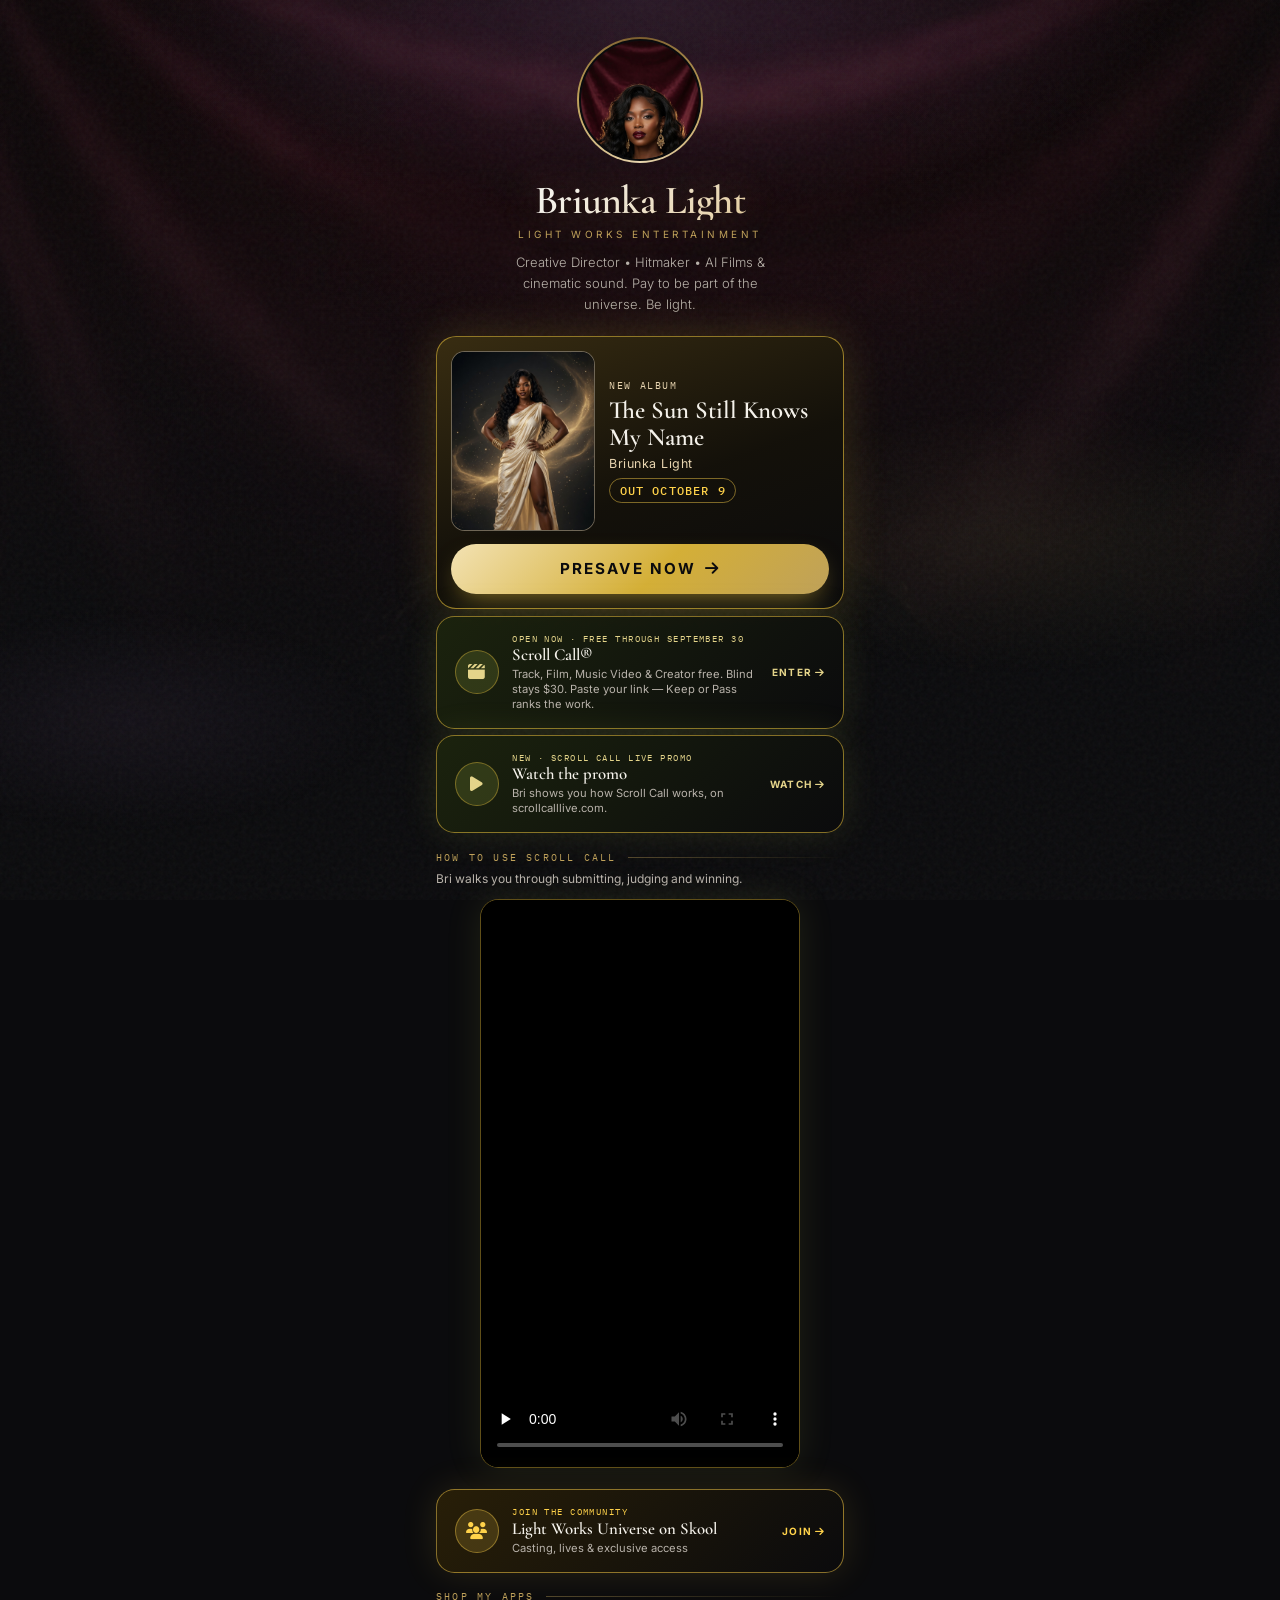
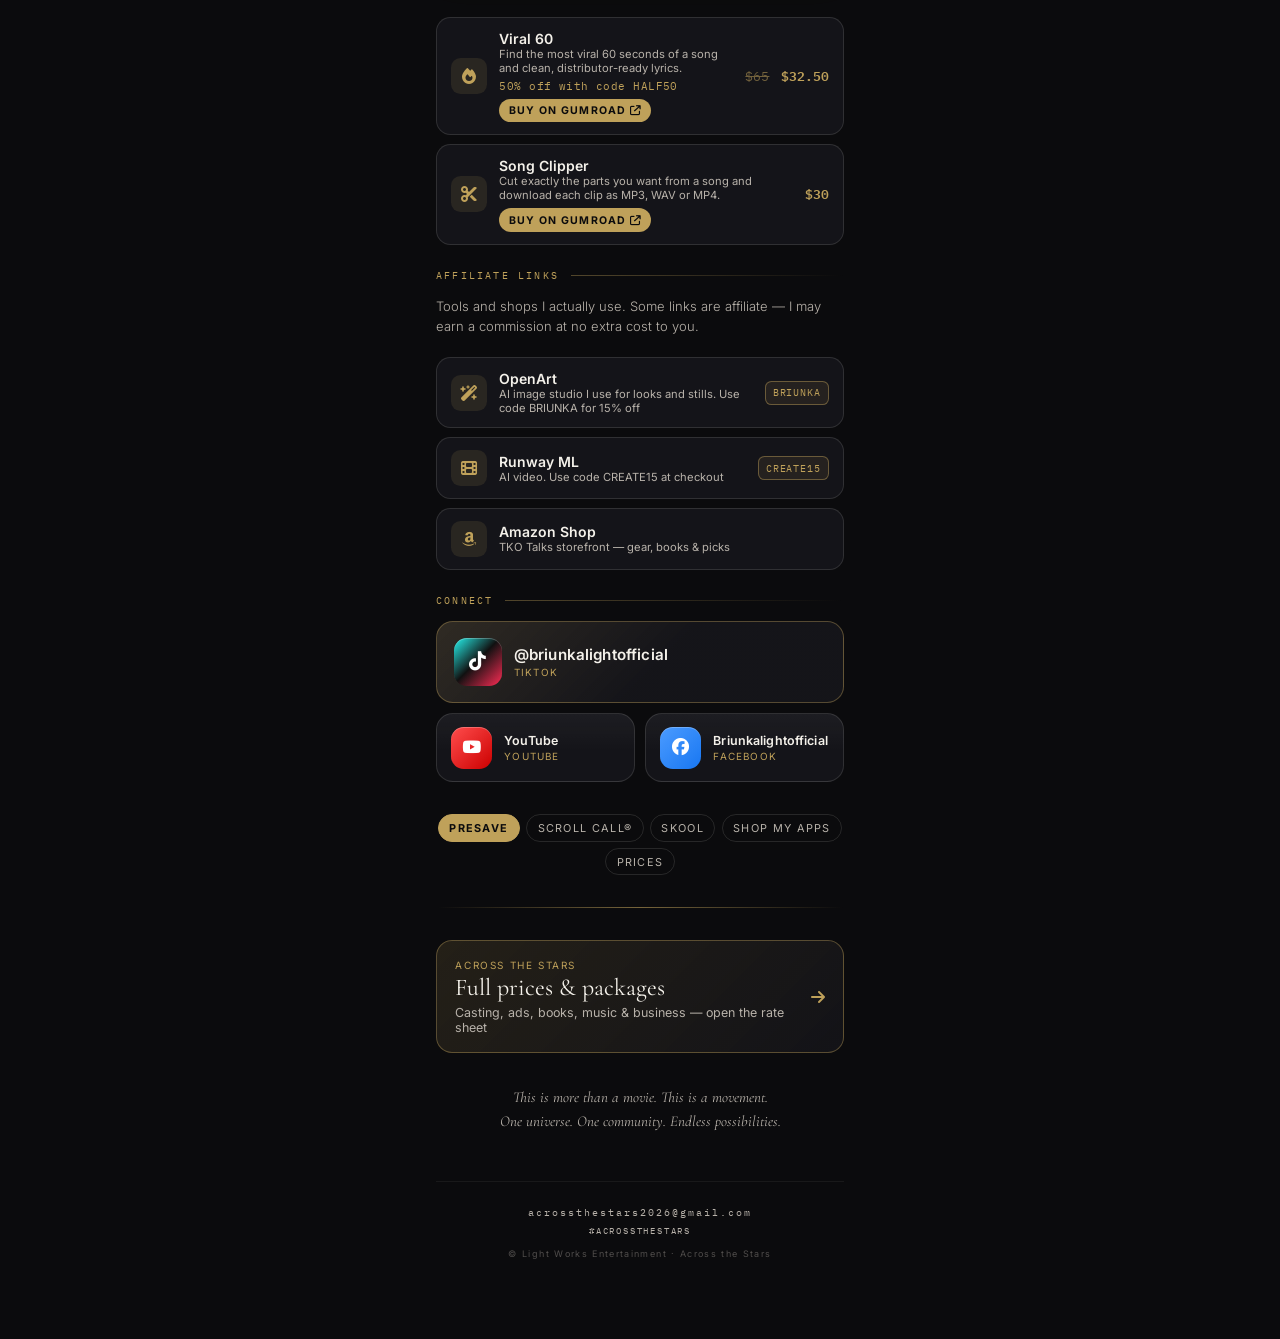
==== index.html @ 6ec1109f "Viral 60: 50% off with HALF50 ($65 -> $32.50)" ====
<!DOCTYPE html>
<html lang="en">
<head>
    <meta charset="UTF-8">
    <meta name="viewport" content="width=device-width, initial-scale=1.0">
    <title>Across the Stars — Briunka Light</title>
    <meta name="description" content="Join Light Works Universe on Skool. Across the Stars — community-powered AI cinematic universe. Be light.">
    <meta property="og:title" content="Briunka Light — Light Works Universe">
    <meta property="og:description" content="Join the Skool community. Pay to join the cast. Be light.">
    <meta property="og:image" content="assets/images/looks/burgundy.jpg?v=2">
    <meta name="theme-color" content="#0b0b0d">
    <meta http-equiv="Cache-Control" content="no-cache, no-store, must-revalidate">
    <meta http-equiv="Pragma" content="no-cache">
    <meta http-equiv="Expires" content="0">
    <link rel="stylesheet" href="https://cdnjs.cloudflare.com/ajax/libs/font-awesome/6.5.1/css/all.min.css">
    <link rel="stylesheet" href="css/briunka-link.css?v=sc48free">
    <style>
        .promo-video { margin: 1.1rem 0 0.25rem; animation: fadeUp 0.6s ease 0.07s forwards; opacity: 0; }
        .promo-video .section-label { margin-bottom: 0.35rem; }
        .promo-video-caption { font-size: 0.75rem; color: var(--muted); line-height: 1.45; margin: 0 0 0.75rem; }
        .promo-video-frame { width: 100%; max-width: 320px; margin: 0 auto; aspect-ratio: 9 / 16; border-radius: 1.15rem; overflow: hidden; background: #000; border: 1px solid rgba(212, 175, 55, 0.45); box-shadow: 0 0 36px rgba(180, 200, 80, 0.12); }
        .promo-video-frame video { display: block; width: 100%; height: 100%; object-fit: contain; background: #000; }
        .shop-apps { margin: 1.1rem 0 1.5rem; animation: fadeUp 0.6s ease 0.08s forwards; opacity: 0; scroll-margin-top: 1rem; }
        .shop-apps .affiliate-list { margin-top: 0.6rem; }
        .shop-app-card { align-items: center; }
        .shop-app-price { font-family: 'IBM Plex Mono', monospace; font-size: 0.8rem; font-weight: 600; color: var(--gold); white-space: nowrap; }
        .shop-app-price s { opacity: 0.55; font-weight: 400; margin-right: 0.2rem; }
        .shop-app-sale { display: block; font-family: 'IBM Plex Mono', monospace; font-size: 0.68rem; letter-spacing: 0.04em; color: var(--gold); margin-top: 0.2rem; }
        .shop-app-buy { display: inline-block; margin-top: 0.4rem; align-self: flex-start; font-size: 0.66rem; letter-spacing: 0.1em; text-transform: uppercase; color: #0b0b0d; background: var(--gold); padding: 0.32rem 0.6rem; border-radius: 999px; font-weight: 700; }
        .album-feature { position: relative; margin: 1.35rem 0 0.4rem; padding: 0.9rem; border-radius: 1.25rem; border: 1px solid rgba(212, 175, 55, 0.65); background: linear-gradient(160deg, rgba(58, 46, 18, 0.97), rgba(20, 17, 10, 0.97) 55%, rgba(11, 11, 13, 0.98)); box-shadow: 0 0 44px rgba(212, 175, 55, 0.2); animation: fadeUp 0.6s ease 0.04s forwards; opacity: 0; scroll-margin-top: 1rem; }
        .album-feature-row { display: flex; gap: 0.9rem; align-items: stretch; }
        .album-feature-art { flex: 0 0 38%; aspect-ratio: 4 / 5; border-radius: 0.85rem; overflow: hidden; border: 1px solid rgba(232, 213, 176, 0.45); background: #0b0b0d; }
        .album-feature-art img { display: block; width: 100%; height: 100%; object-fit: cover; object-position: center 8%; }
        .album-feature-text { display: flex; flex-direction: column; justify-content: center; gap: 0.3rem; min-width: 0; }
        .album-feature-kicker { font-family: 'IBM Plex Mono', monospace; font-size: 0.625rem; letter-spacing: 0.16em; text-transform: uppercase; color: #e8d5b0; }
        .album-feature-title { font-size: 1.55rem; font-weight: 600; line-height: 1.08; color: var(--ivory); }
        .album-feature-artist { font-size: 0.78rem; color: var(--gold-light); letter-spacing: 0.04em; }
        .album-feature-date { display: inline-block; align-self: flex-start; margin-top: 0.2rem; font-family: 'IBM Plex Mono', monospace; font-size: 0.72rem; font-weight: 500; letter-spacing: 0.1em; text-transform: uppercase; color: #ffd24a; border: 1px solid rgba(255, 210, 74, 0.45); border-radius: 999px; padding: 0.22rem 0.6rem; }
        .presave-btn { display: flex; align-items: center; justify-content: center; gap: 0.55rem; margin-top: 0.85rem; min-height: 3.1rem; padding: 0.8rem 1rem; border-radius: 999px; text-decoration: none; font-size: 0.95rem; font-weight: 700; letter-spacing: 0.14em; text-transform: uppercase; color: #0b0b0d; background: linear-gradient(135deg, #f3e2b3, #d4af37 55%, #bfa15a); box-shadow: 0 10px 26px -10px rgba(212, 175, 55, 0.7); transition: transform 0.2s ease, box-shadow 0.2s ease; }
        .presave-btn:hover, .presave-btn:focus-visible { transform: translateY(-2px); box-shadow: 0 14px 30px -10px rgba(212, 175, 55, 0.85); }
        .bio-jump a.bio-jump-feature { color: #0b0b0d; background: var(--gold); border-color: var(--gold); font-weight: 700; }
    </style>
</head>
<body class="bio-home"><!-- sc-live-20260918b -->

    <div class="art-hero" style="background:url('assets/images/looks/burgundy.jpg?v=2') center top / cover no-repeat"></div>
    <div class="hero-vignette"></div>
    <div class="cosmic-glow"></div>
    <div class="grain"></div>

    <div class="page">

        <header class="profile-header">
            <div class="avatar-orbit">
                <div class="avatar-ring">
                    <div class="avatar-inner">
                        <img src="assets/images/looks/burgundy.jpg?v=2" alt="Briunka Light">
                    </div>
                </div>
            </div>
            <h1 class="brand-name serif">Briunka Light</h1>
            <p class="brand-tagline">Light Works Entertainment</p>
            <p class="brand-bio">Creative Director • Hitmaker • AI Films & cinematic sound. Pay to be part of the universe. Be light.</p>
        </header>

        <section class="album-feature" id="presave" aria-labelledby="album-feature-title">
            <div class="album-feature-row">
                <div class="album-feature-art">
                    <img src="assets/images/looks/ivory.jpg?v=2" alt="Briunka Light in ivory and gold" width="768" height="1360">
                </div>
                <div class="album-feature-text">
                    <span class="album-feature-kicker">New album</span>
                    <h2 class="album-feature-title serif" id="album-feature-title">The Sun Still Knows My Name</h2>
                    <span class="album-feature-artist">Briunka Light</span>
                    <span class="album-feature-date">Out October 9</span>
                </div>
            </div>
            <a class="presave-btn" href="https://share.amuse.io/album/briunka-light-the-sun-still-knows-my-name" target="_blank" rel="noopener">Presave now <i class="fa-solid fa-arrow-right"></i></a>
        </section>

                <a class="skool-cta cash-cta" href="https://scrollcalllive.com/enter" target="_blank" rel="noopener">
            <span class="skool-cta-icon"><i class="fa-solid fa-clapperboard"></i></span>
            <span class="skool-cta-text">
                <span class="skool-cta-kicker">Open now · free through September 30</span>
                <span class="skool-cta-title serif">Scroll Call®</span>
                <span class="skool-cta-sub">Track, Film, Music Video & Creator free. Blind stays $30. Paste your link — Keep or Pass ranks the work.</span>
            </span>
            <span class="skool-cta-arrow">ENTER <i class="fa-solid fa-arrow-right"></i></span>
        </a>

        <a class="skool-cta cash-cta promo-cta" href="https://scrollcalllive.com/#promo" target="_blank" rel="noopener">
            <span class="skool-cta-icon"><i class="fa-solid fa-play"></i></span>
            <span class="skool-cta-text">
                <span class="skool-cta-kicker">New · Scroll Call Live promo</span>
                <span class="skool-cta-title serif">Watch the promo</span>
                <span class="skool-cta-sub">Bri shows you how Scroll Call works, on scrollcalllive.com.</span>
            </span>
            <span class="skool-cta-arrow">WATCH <i class="fa-solid fa-arrow-right"></i></span>
        </a>

        <section class="promo-video" aria-labelledby="promo-video-title">
            <p class="section-label" id="promo-video-title">How to use Scroll Call</p>
            <p class="promo-video-caption">Bri walks you through submitting, judging and winning.</p>
            <div class="promo-video-frame">
                <video controls playsinline preload="none" poster="https://scrollcalllive.com/promo/scroll-call-promo-poster.jpg" width="1080" height="1920">
                    <source src="https://scrollcalllive.com/promo/scroll-call-promo.mp4" type="video/mp4">
                </video>
            </div>
        </section>

        <a class="skool-cta" href="https://www.skool.com/light-works-universe-5888/about" target="_blank" rel="noopener">
            <span class="skool-cta-icon"><i class="fa-solid fa-users"></i></span>
            <span class="skool-cta-text">
                <span class="skool-cta-kicker">Join the community</span>
                <span class="skool-cta-title serif">Light Works Universe on Skool</span>
                <span class="skool-cta-sub">Casting, lives & exclusive access</span>
            </span>
            <span class="skool-cta-arrow">JOIN <i class="fa-solid fa-arrow-right"></i></span>
        </a>

        <section class="shop-apps" id="shop-apps" aria-labelledby="shop-apps-title">
            <p class="section-label" id="shop-apps-title">Shop my apps</p>
            <div class="affiliate-list">
                <a class="affiliate-card shop-app-card" data-product="viral-60" href="https://tkophoto.gumroad.com/l/viral-60/HALF50" target="_blank" rel="noopener">
                    <span class="affiliate-icon"><i class="fa-solid fa-fire"></i></span>
                    <span class="affiliate-text">
                        <span class="affiliate-title">Viral 60</span>
                        <span class="affiliate-sub">Find the most viral 60 seconds of a song and clean, distributor-ready lyrics.</span>
                        <span class="shop-app-sale">50% off with code HALF50</span>
                        <span class="shop-app-buy">Buy on Gumroad <i class="fa-solid fa-arrow-up-right-from-square"></i></span>
                    </span>
                    <span class="shop-app-price"><s>$65</s> $32.50</span>
                </a>
                <a class="affiliate-card shop-app-card" data-product="song-clipper" href="https://tkophoto.gumroad.com/l/song-clipper" target="_blank" rel="noopener">
                    <span class="affiliate-icon"><i class="fa-solid fa-scissors"></i></span>
                    <span class="affiliate-text">
                        <span class="affiliate-title">Song Clipper</span>
                        <span class="affiliate-sub">Cut exactly the parts you want from a song and download each clip as MP3, WAV or MP4.</span>
                        <span class="shop-app-buy">Buy on Gumroad <i class="fa-solid fa-arrow-up-right-from-square"></i></span>
                    </span>
                    <span class="shop-app-price">$30</span>
                </a>
            </div>
        </section>

        <section class="affiliate-section delay-1" style="animation: fadeUp 0.6s ease 0.08s forwards; opacity:0">
            <p class="section-label">Affiliate links</p>
            <p class="casting-intro">Tools and shops I actually use. Some links are affiliate — I may earn a commission at no extra cost to you.</p>
            <div class="affiliate-list">
                <a class="affiliate-card" href="https://openart.ai/home?utm_source=youtube&utm_medium=influencer&utm_campaign=infl-youtube--na-acq-web&ref=briunka" target="_blank" rel="sponsored nofollow noopener">
                    <span class="affiliate-icon"><i class="fa-solid fa-wand-magic-sparkles"></i></span>
                    <span class="affiliate-text">
                        <span class="affiliate-title">OpenArt</span>
                        <span class="affiliate-sub">AI image studio I use for looks and stills. Use code BRIUNKA for 15% off</span>
                    </span>
                    <span class="affiliate-code">BRIUNKA</span>
                </a>
                <a class="affiliate-card" href="https://runwayml.com" target="_blank" rel="sponsored nofollow noopener">
                    <span class="affiliate-icon"><i class="fa-solid fa-film"></i></span>
                    <span class="affiliate-text">
                        <span class="affiliate-title">Runway ML</span>
                        <span class="affiliate-sub">AI video. Use code CREATE15 at checkout</span>
                    </span>
                    <span class="affiliate-code">CREATE15</span>
                </a>
                <a class="affiliate-card" href="https://www.amazon.com/shop/tkotalks" target="_blank" rel="sponsored nofollow noopener">
                    <span class="affiliate-icon"><i class="fa-brands fa-amazon"></i></span>
                    <span class="affiliate-text">
                        <span class="affiliate-title">Amazon Shop</span>
                        <span class="affiliate-sub">TKO Talks storefront — gear, books & picks</span>
                    </span>
                </a>
            </div>
        </section>

        <section class="delay-1" style="animation: fadeUp 0.6s ease 0.15s forwards; opacity:0">
            <p class="section-label">Connect</p>
            <div class="social-bar">
                <a href="https://www.tiktok.com/@briunkalightofficial" target="_blank" rel="noopener" class="social-tile social-tiktok is-featured">
                    <span class="social-tile-icon"><i class="fa-brands fa-tiktok"></i></span>
                    <span class="social-tile-copy">
                        <span class="social-tile-handle">@briunkalightofficial</span>
                        <span class="social-tile-kind">TikTok</span>
                    </span>
                </a>
                <a href="https://www.youtube.com/@briunkalightofficial" target="_blank" rel="noopener" class="social-tile social-youtube">
                    <span class="social-tile-icon"><i class="fa-brands fa-youtube"></i></span>
                    <span class="social-tile-copy">
                        <span class="social-tile-handle">YouTube</span>
                        <span class="social-tile-kind">YouTube</span>
                    </span>
                </a>
                <a href="https://www.facebook.com/61586469727677" target="_blank" rel="noopener" class="social-tile social-facebook">
                    <span class="social-tile-icon"><i class="fa-brands fa-facebook"></i></span>
                    <span class="social-tile-copy">
                        <span class="social-tile-handle">Briunkalightofficial</span>
                        <span class="social-tile-kind">Facebook</span>
                    </span>
                </a>
            </div>
        </section>

        <nav class="bio-jump" aria-label="On this page">
            <a class="bio-jump-feature" href="https://share.amuse.io/album/briunka-light-the-sun-still-knows-my-name" target="_blank" rel="noopener">Presave</a>
            <a href="https://scrollcalllive.com/enter" target="_blank" rel="noopener">Scroll Call®</a>
            <a href="https://www.skool.com/light-works-universe-5888/about" target="_blank" rel="noopener">Skool</a>
            <a href="#shop-apps">Shop my apps</a>
            <a href="prices.html">Prices</a>
        </nav>

        <div class="gold-divider"></div>

        <a class="prices-jump" href="prices.html">
            <span class="prices-jump-kicker">Across the Stars</span>
            <span class="prices-jump-title serif">Full prices & packages</span>
            <span class="prices-jump-sub">Casting, ads, books, music & business — open the rate sheet</span>
            <i class="fa-solid fa-arrow-right"></i>
        </a>

        <p class="movement-tagline">This is more than a movie. This is a movement.<br>One universe. One community. Endless possibilities.</p>

        <footer class="footer delay-5" style="animation: fadeUp 0.6s ease 0.5s forwards; opacity:0">
            <div class="footer-contact">
                <a href="mailto:acrossthestars2026@gmail.com">acrossthestars2026@gmail.com</a>
                <span class="footer-hashtag">#ACROSSTHESTARS</span>
            </div>
            <p class="footer-copy">© Light Works Entertainment · Across the Stars</p>
        </footer>
    </div>
</body>
</html>
---- css/briunka-link.css ----
@import url('https://fonts.googleapis.com/css2?family=Cormorant+Garamond:ital,wght@0,400;0,500;0,600;0,700;1,400&family=Inter:wght@300;400;500;600&family=IBM+Plex+Mono:wght@400;500&display=swap');

:root {
    --gold: #bfa15a;
    --gold-light: #e8d5b0;
    --gold-glow: rgba(191, 161, 90, 0.35);
    --ink: #0b0b0d;
    --surface: #141419;
    --surface-2: #1a1a22;
    --ivory: #f4f1ea;
    --muted: #b8b2aa;
    --purple: #6b4c7f;
    --cosmic: #2a1a3e;
    --glass: rgba(20, 20, 25, 0.72);
    --glass-border: rgba(244, 241, 234, 0.12);
}

*, *::before, *::after { box-sizing: border-box; margin: 0; padding: 0; }

html { scroll-behavior: smooth; }

body {
    font-family: 'Inter', system-ui, sans-serif;
    background: var(--ink);
    color: var(--ivory);
    min-height: 100dvh;
    overflow-x: hidden;
    -webkit-font-smoothing: antialiased;
}

.serif { font-family: 'Cormorant Garamond', Georgia, serif; }
.mono { font-family: 'IBM Plex Mono', monospace; }

/* ── Ambient layers ── */
.art-hero {
    position: fixed;
    inset: 0;
    z-index: 0;
    overflow: hidden;
}

.art-slide {
    position: absolute;
    inset: 0;
    background-size: cover;
    background-position: center top;
    opacity: 0;
    transition: opacity 2.5s ease-in-out;
    transform: scale(1.05);
}

.art-slide.active {
    opacity: 1;
    animation: kenBurns 18s ease-in-out infinite alternate;
}

@keyframes kenBurns {
    from { transform: scale(1.05); }
    to { transform: scale(1.12); }
}

.hero-vignette {
    position: fixed;
    inset: 0;
    z-index: 1;
    pointer-events: none;
    background:
        radial-gradient(ellipse 90% 60% at 50% 20%, transparent 20%, rgba(11, 11, 13, 0.55) 70%, rgba(11, 11, 13, 0.92) 100%),
        linear-gradient(180deg, rgba(11, 11, 13, 0.3) 0%, rgba(11, 11, 13, 0.7) 45%, rgba(11, 11, 13, 0.98) 85%);
}

.cosmic-glow {
    position: fixed;
    inset: 0;
    z-index: 1;
    pointer-events: none;
    background:
        radial-gradient(ellipse 70% 40% at 50% 0%, rgba(107, 76, 127, 0.25), transparent 60%),
        radial-gradient(ellipse 50% 30% at 80% 60%, rgba(191, 161, 90, 0.08), transparent 50%),
        radial-gradient(ellipse 40% 25% at 10% 80%, rgba(107, 76, 127, 0.1), transparent 50%);
}

.grain {
    position: fixed;
    inset: 0;
    z-index: 2;
    pointer-events: none;
    opacity: 0.045;
    background-image: url("data:image/svg+xml,%3Csvg viewBox='0 0 256 256' xmlns='http://www.w3.org/2000/svg'%3E%3Cfilter id='n'%3E%3CfeTurbulence type='fractalNoise' baseFrequency='0.85' numOctaves='4' stitchTiles='stitch'/%3E%3C/filter%3E%3Crect width='100%25' height='100%25' filter='url(%23n)'/%3E%3C/svg%3E");
}

.particles {
    position: fixed;
    inset: 0;
    z-index: 2;
    pointer-events: none;
    overflow: hidden;
}

.particle {
    position: absolute;
    width: 2px;
    height: 2px;
    background: var(--gold);
    border-radius: 50%;
    opacity: 0;
    animation: floatParticle 8s ease-in-out infinite;
    box-shadow: 0 0 6px var(--gold-glow);
}

@keyframes floatParticle {
    0%, 100% { opacity: 0; transform: translateY(0) scale(0.5); }
    20% { opacity: 0.8; }
    80% { opacity: 0.3; }
    100% { opacity: 0; transform: translateY(-120px) scale(1); }
}

/* ── Layout ── */
.page {
    position: relative;
    z-index: 10;
    max-width: 28rem;
    margin: 0 auto;
    padding: 0 1.25rem 5rem;
}

/* ── Profile ── */
.profile-header {
    text-align: center;
    padding-top: 2.5rem;
    animation: fadeUp 0.8s ease forwards;
}

.avatar-orbit {
    position: relative;
    width: 7.5rem;
    height: 7.5rem;
    margin: 0 auto 1.25rem;
}

.avatar-ring {
    position: absolute;
    inset: -3px;
    border-radius: 50%;
    background: conic-gradient(from 0deg, #7a5c2e, var(--gold), var(--gold-light), var(--gold), #7a5c2e);
    animation: spinRing 12s linear infinite;
    padding: 2px;
}

@keyframes spinRing {
    to { transform: rotate(360deg); }
}

.avatar-inner {
    position: relative;
    width: 100%;
    height: 100%;
    border-radius: 50%;
    overflow: hidden;
    border: 2px solid var(--ink);
    background: var(--surface);
}

.avatar-inner img {
    width: 100%;
    height: 100%;
    object-fit: cover;
    object-position: center top;
}

.avatar-fallback {
    width: 100%;
    height: 100%;
    display: flex;
    align-items: center;
    justify-content: center;
    background: linear-gradient(135deg, var(--cosmic), var(--ink));
    font-size: 2rem;
    color: var(--gold);
}

.brand-name {
    font-size: 2.5rem;
    font-weight: 600;
    letter-spacing: -0.02em;
    line-height: 1;
    background: linear-gradient(135deg, var(--ivory) 30%, var(--gold-light) 70%, var(--gold));
    -webkit-background-clip: text;
    -webkit-text-fill-color: transparent;
    background-clip: text;
    text-shadow: none;
    filter: drop-shadow(0 0 20px rgba(191, 161, 90, 0.3));
}

.brand-tagline {
    font-size: 0.625rem;
    letter-spacing: 0.35em;
    text-transform: uppercase;
    color: var(--gold);
    margin-top: 0.5rem;
}

.brand-bio {
    font-size: 0.8125rem;
    color: var(--muted);
    line-height: 1.6;
    max-width: 18rem;
    margin: 0.75rem auto 0;
    font-weight: 300;
}

.skool-cta {
    display: flex;
    align-items: center;
    gap: 0.85rem;
    margin: 1.35rem 0 0.25rem;
    padding: 1rem 1.1rem;
    text-decoration: none;
    color: inherit;
    border-radius: 1.15rem;
    border: 1px solid rgba(255, 210, 74, 0.5);
    background: linear-gradient(135deg, rgba(42, 32, 8, 0.95), rgba(11, 11, 13, 0.96));
    box-shadow: 0 0 36px rgba(255, 210, 74, 0.12);
    animation: fadeUp 0.6s ease 0.06s forwards;
    opacity: 0;
    transition: transform 0.25s ease, border-color 0.25s ease, box-shadow 0.25s ease;
}

.skool-cta:hover {
    border-color: rgba(255, 210, 74, 0.75);
    box-shadow: 0 16px 36px -10px rgba(0, 0, 0, 0.55), 0 0 28px rgba(255, 210, 74, 0.16);
    transform: translateY(-2px);
}

.skool-cta-icon {
    flex-shrink: 0;
    width: 2.75rem;
    height: 2.75rem;
    border-radius: 50%;
    display: flex;
    align-items: center;
    justify-content: center;
    background: rgba(255, 210, 74, 0.16);
    border: 1px solid rgba(255, 210, 74, 0.4);
    color: #ffd24a;
    font-size: 1.05rem;
}

.skool-cta-text {
    display: flex;
    flex-direction: column;
    gap: 0.1rem;
    min-width: 0;
    flex: 1;
}

.skool-cta-kicker {
    font-family: 'IBM Plex Mono', monospace;
    font-size: 0.5625rem;
    letter-spacing: 0.16em;
    text-transform: uppercase;
    color: #ffd24a;
}

.skool-cta-title {
    font-size: 1.05rem;
    font-weight: 600;
    line-height: 1.2;
    color: var(--ivory);
}

.skool-cta-sub {
    font-size: 0.7rem;
    color: var(--muted);
    line-height: 1.35;
}

.skool-cta-arrow {
    flex-shrink: 0;
    color: #ffd24a;
    font-weight: 700;
    letter-spacing: 0.12em;
    font-size: 0.625rem;
}

.vault-cta {
    border-color: rgba(191, 161, 90, 0.55);
    background: linear-gradient(135deg, rgba(42, 28, 10, 0.96), rgba(11, 11, 13, 0.97));
    box-shadow: 0 0 36px rgba(191, 161, 90, 0.16);
}
.vault-cta .skool-cta-icon {
    background: rgba(191, 161, 90, 0.16);
    border-color: rgba(191, 161, 90, 0.45);
    color: var(--gold);
}
.vault-cta .skool-cta-kicker,
.vault-cta .skool-cta-arrow { color: var(--gold); }

.ecosystem-cta {
    border-color: rgba(191, 161, 90, 0.55);
    background: linear-gradient(135deg, rgba(42, 28, 10, 0.96), rgba(11, 11, 13, 0.97));
    box-shadow: 0 0 36px rgba(191, 161, 90, 0.14);
}

.ecosystem-cta .skool-cta-icon {
    background: rgba(191, 161, 90, 0.16);
    border-color: rgba(191, 161, 90, 0.45);
    color: var(--gold);
}

.ecosystem-cta .skool-cta-kicker,
.ecosystem-cta .skool-cta-arrow {
    color: var(--gold);
}

.ecosystem-cta:hover {
    border-color: rgba(191, 161, 90, 0.8);
    box-shadow: 0 16px 36px -10px rgba(0, 0, 0, 0.55), 0 0 28px rgba(191, 161, 90, 0.18);
}

.nda-cta {
    border-color: rgba(184, 178, 170, 0.35);
    background: linear-gradient(135deg, rgba(22, 20, 18, 0.96), rgba(11, 11, 13, 0.97));
}
.nda-cta .skool-cta-icon {
    background: rgba(191, 161, 90, 0.1);
    border-color: rgba(191, 161, 90, 0.3);
    color: var(--gold);
}
.nda-cta .skool-cta-kicker,
.nda-cta .skool-cta-arrow {
    color: var(--gold);
}

.house-cta {
    border-color: rgba(196, 122, 74, 0.55);
    background: linear-gradient(135deg, rgba(36, 22, 12, 0.96), rgba(11, 11, 13, 0.97));
    box-shadow: 0 0 36px rgba(196, 122, 74, 0.16);
}
.house-cta .skool-cta-icon {
    background: rgba(196, 122, 74, 0.18);
    border-color: rgba(196, 122, 74, 0.45);
    color: #e0b088;
}
.house-cta .skool-cta-kicker,
.house-cta .skool-cta-arrow {
    color: #e0b088;
}
.house-cta:hover {
    border-color: rgba(196, 122, 74, 0.85);
    box-shadow: 0 16px 36px -10px rgba(0, 0, 0, 0.55), 0 0 28px rgba(196, 122, 74, 0.2);
}

.cash-cta {
    border-color: rgba(212, 175, 55, 0.6);
    background: linear-gradient(135deg, rgba(28, 36, 14, 0.96), rgba(11, 11, 13, 0.97));
    box-shadow: 0 0 36px rgba(180, 200, 80, 0.14);
    margin-top: 0.35rem;
}
.cash-cta .skool-cta-icon {
    background: rgba(180, 200, 80, 0.16);
    border-color: rgba(212, 175, 55, 0.45);
    color: #e4d48a;
}
.cash-cta .skool-cta-kicker,
.cash-cta .skool-cta-arrow {
    color: #e4d48a;
}
.cash-cta:hover {
    border-color: rgba(212, 175, 55, 0.9);
    box-shadow: 0 16px 36px -10px rgba(0, 0, 0, 0.55), 0 0 28px rgba(180, 200, 80, 0.2);
}

.gold-divider {
    height: 1px;
    margin: 2rem 0;
    background: linear-gradient(90deg, transparent, var(--gold), transparent);
    opacity: 0.6;
}

.section-label {
    font-family: 'IBM Plex Mono', monospace;
    font-size: 0.625rem;
    letter-spacing: 0.22em;
    text-transform: uppercase;
    color: var(--gold);
    margin-bottom: 0.875rem;
    display: flex;
    align-items: center;
    gap: 0.75rem;
}

.section-label::after {
    content: '';
    flex: 1;
    height: 1px;
    background: linear-gradient(90deg, rgba(191, 161, 90, 0.4), transparent);
}

/* ── Social bar ── */
.social-bar {
    display: grid;
    grid-template-columns: 1fr 1fr;
    gap: 0.65rem;
    margin-bottom: 2rem;
}

.social-tile {
    display: flex;
    align-items: center;
    gap: 0.75rem;
    min-width: 0;
    padding: 0.8rem 0.85rem;
    border-radius: 1.05rem;
    background:
        linear-gradient(180deg, rgba(255, 255, 255, 0.04), transparent 55%),
        var(--surface);
    border: 1px solid var(--glass-border);
    text-decoration: none;
    color: inherit;
    transition: transform 0.28s ease, border-color 0.28s ease, box-shadow 0.28s ease;
    animation: fadeUp 0.5s ease both;
}

.social-tile.is-featured {
    grid-column: 1 / -1;
    padding: 1rem 1.05rem;
    background:
        linear-gradient(135deg, rgba(191, 161, 90, 0.16), rgba(20, 20, 25, 0.92) 55%),
        var(--surface);
    border-color: rgba(191, 161, 90, 0.38);
}

.social-tile:hover {
    transform: translateY(-3px);
    border-color: rgba(191, 161, 90, 0.55);
    box-shadow: 0 10px 28px rgba(0, 0, 0, 0.45), 0 0 22px var(--gold-glow);
}

.social-tile-icon {
    width: 2.6rem;
    height: 2.6rem;
    border-radius: 0.8rem;
    display: grid;
    place-items: center;
    flex: 0 0 auto;
    color: #fff;
    font-size: 1.05rem;
    box-shadow: inset 0 1px 0 rgba(255, 255, 255, 0.25);
}

.social-tile.is-featured .social-tile-icon {
    width: 3rem;
    height: 3rem;
    font-size: 1.2rem;
}

.social-tiktok .social-tile-icon {
    background: linear-gradient(135deg, #25f4ee 0%, #111 48%, #fe2c55 100%);
}
.social-youtube .social-tile-icon {
    background: linear-gradient(135deg, #ff4d4d, #cc0000);
}
.social-facebook .social-tile-icon {
    background: linear-gradient(135deg, #4b9bff, #1877f2);
}
.social-instagram .social-tile-icon {
    background: linear-gradient(135deg, #f9ce34, #ee2a7b 50%, #6228d7);
}
.social-spotify .social-tile-icon {
    background: linear-gradient(135deg, #1ed760, #169c46);
}
.social-x .social-tile-icon,
.social-other .social-tile-icon {
    background: linear-gradient(135deg, #bfa15a, #7a6230);
}

.social-tile-copy {
    display: flex;
    flex-direction: column;
    min-width: 0;
    flex: 1;
    text-align: left;
}

.social-tile-handle {
    font-size: 0.78rem;
    font-weight: 600;
    letter-spacing: 0.01em;
    white-space: nowrap;
    overflow: hidden;
    text-overflow: ellipsis;
}

.social-tile.is-featured .social-tile-handle {
    font-size: 0.95rem;
}

.social-tile-kind {
    font-size: 0.62rem;
    letter-spacing: 0.12em;
    text-transform: uppercase;
    color: var(--gold);
    margin-top: 0.12rem;
}

.social-tile-out {
    color: var(--muted);
    font-size: 0.7rem;
    flex: 0 0 auto;
}

.social-tile:hover .social-tile-out { color: var(--gold); }

/* ── Email capture ── */
.email-capture { margin-bottom: 1.5rem; }

.email-form {
    display: flex;
    flex-direction: column;
    gap: 0.5rem;
}

.email-input {
    margin-bottom: 0 !important;
    background: var(--glass) !important;
    backdrop-filter: blur(12px);
}

.email-submit {
    padding: 0.75rem;
    border: none;
    border-radius: 0.875rem;
    background: linear-gradient(135deg, var(--gold), #9a7b3c);
    color: var(--ink);
    font-size: 0.75rem;
    font-weight: 600;
    letter-spacing: 0.1em;
    text-transform: uppercase;
    cursor: pointer;
    transition: all 0.25s;
}

.email-submit:hover {
    transform: translateY(-2px);
    box-shadow: 0 8px 24px var(--gold-glow);
}

/* ── AI Movie Casting ── */
.casting-intro {
    font-size: 0.8125rem;
    color: var(--muted);
    line-height: 1.6;
    margin-bottom: 1.25rem;
    font-weight: 300;
}

/* ── Live Review ── */
.review-tiers {
    display: grid;
    grid-template-columns: repeat(3, 1fr);
    gap: 0.5rem;
    margin-bottom: 1.25rem;
}

.review-tier-card {
    position: relative;
    padding: 0.875rem 0.5rem;
    border-radius: 1rem;
    border: 1px solid var(--glass-border);
    background: var(--glass);
    text-align: center;
    cursor: pointer;
    transition: all 0.25s;
    color: inherit;
    font-family: inherit;
}

.review-tier-card.active {
    border-color: var(--gold);
    background: linear-gradient(135deg, rgba(26, 22, 18, 0.9), rgba(11, 11, 13, 0.95));
    box-shadow: 0 0 24px var(--gold-glow);
}

.review-tier-card:hover { border-color: rgba(191, 161, 90, 0.5); }

.tier-icon { font-size: 1.125rem; color: var(--gold); margin-bottom: 0.35rem; display: block; }
.tier-label { font-size: 0.5625rem; letter-spacing: 0.08em; text-transform: uppercase; color: var(--muted); }
.tier-price { font-family: 'Cormorant Garamond', serif; font-size: 1.375rem; font-weight: 600; color: var(--gold); margin: 0.15rem 0; }
.tier-desc { font-size: 0.5625rem; color: var(--muted); line-height: 1.3; }

.tier-badge {
    position: absolute;
    top: -0.35rem;
    right: 0.35rem;
    font-size: 0.4375rem;
    letter-spacing: 0.1em;
    padding: 0.15rem 0.35rem;
    border-radius: 9999px;
    background: var(--gold);
    color: var(--ink);
    font-weight: 700;
}

.review-form { display: flex; flex-direction: column; gap: 0.5rem; }

.content-type-toggle {
    display: flex;
    gap: 0.5rem;
    margin-bottom: 0.5rem;
}

.type-option {
    flex: 1;
    display: flex;
    align-items: center;
    justify-content: center;
    gap: 0.35rem;
    padding: 0.625rem;
    border-radius: 0.75rem;
    border: 1px solid var(--glass-border);
    font-size: 0.6875rem;
    cursor: pointer;
    background: var(--ink);
    color: var(--muted);
}

.type-option:has(input:checked) {
    border-color: var(--gold);
    color: var(--gold);
}

.type-option input { display: none; }

.video-info { font-size: 0.6875rem; color: var(--gold); margin-bottom: 0.5rem; }

.review-host-link {
    text-align: center;
    font-size: 0.6875rem;
    color: var(--muted);
    margin-top: 1rem;
}

.review-host-link a { color: var(--gold); text-decoration: none; }

.notify-options {
    display: flex;
    flex-direction: column;
    gap: 0.5rem;
    margin: 0.5rem 0;
}

.notify-check {
    display: flex;
    align-items: flex-start;
    gap: 0.5rem;
    font-size: 0.6875rem;
    color: var(--muted);
    cursor: pointer;
    line-height: 1.4;
}

.notify-check input { accent-color: var(--gold); margin-top: 0.15rem; flex-shrink: 0; }

.queue-status-card {
    margin-top: 1rem;
    border-radius: 1rem;
    overflow: hidden;
    animation: fadeUp 0.5s ease;
}

.queue-status-inner {
    display: flex;
    align-items: center;
    gap: 1rem;
    padding: 1rem 1.125rem;
    background: var(--glass);
    border: 1px solid var(--glass-border);
    border-radius: 1rem;
    position: relative;
}

.queue-status-inner.up-next {
    border-color: #2ecc71;
    background: linear-gradient(135deg, rgba(46, 204, 113, 0.12), rgba(11, 11, 13, 0.9));
    box-shadow: 0 0 30px rgba(46, 204, 113, 0.15);
}

.queue-status-inner.almost { border-color: var(--gold); }

.queue-position-badge {
    width: 2.75rem;
    height: 2.75rem;
    border-radius: 50%;
    background: rgba(191, 161, 90, 0.15);
    border: 1px solid rgba(191, 161, 90, 0.35);
    display: flex;
    align-items: center;
    justify-content: center;
    font-family: 'Cormorant Garamond', serif;
    font-size: 1.25rem;
    font-weight: 600;
    color: var(--gold);
    flex-shrink: 0;
}

.queue-status-inner.up-next .queue-position-badge {
    background: rgba(46, 204, 113, 0.2);
    border-color: #2ecc71;
    color: #2ecc71;
    font-size: 0.625rem;
    letter-spacing: 0.05em;
}

.queue-status-text { flex: 1; min-width: 0; }
.queue-status-title { font-size: 0.8125rem; font-weight: 500; white-space: nowrap; overflow: hidden; text-overflow: ellipsis; }
.queue-status-msg { font-size: 0.75rem; color: var(--muted); margin-top: 0.2rem; }
.queue-status-msg strong { color: var(--ivory); }
.queue-status-inner.up-next .queue-status-msg strong { color: #2ecc71; }
.queue-status-tier { font-size: 0.5625rem; color: var(--gold); margin-top: 0.15rem; letter-spacing: 0.08em; }

.queue-status-dismiss {
    position: absolute;
    top: 0.5rem;
    right: 0.5rem;
    background: none;
    border: none;
    color: var(--muted);
    font-size: 1.125rem;
    cursor: pointer;
    line-height: 1;
}

.check-queue-form { margin-top: 1.25rem; }

.check-queue-row {
    display: flex;
    gap: 0.5rem;
}

.check-queue-row .field-input { margin-bottom: 0; flex: 1; }

.check-queue-btn {
    width: 2.75rem;
    height: 2.75rem;
    border: none;
    border-radius: 0.75rem;
    background: var(--gold);
    color: var(--ink);
    cursor: pointer;
    flex-shrink: 0;
}

/* ── Price sheet ── */
.price-sheet-btn {
    position: relative;
    width: 100%;
    border: 1px solid var(--glass-border);
    border-radius: 1rem;
    overflow: hidden;
    padding: 0;
    background: none;
    cursor: pointer;
    transition: all 0.35s;
}

.price-sheet-btn img {
    width: 100%;
    display: block;
    border-radius: 1rem;
}

.price-sheet-btn:hover {
    border-color: var(--gold);
    box-shadow: 0 16px 40px rgba(0, 0, 0, 0.5), 0 0 30px var(--gold-glow);
}

.price-sheet-overlay {
    position: absolute;
    inset: 0;
    display: flex;
    align-items: center;
    justify-content: center;
    gap: 0.5rem;
    background: rgba(11, 11, 13, 0.55);
    color: var(--gold);
    font-family: 'IBM Plex Mono', monospace;
    font-size: 0.6875rem;
    letter-spacing: 0.15em;
    text-transform: uppercase;
    opacity: 0;
    transition: opacity 0.3s;
}

.price-sheet-btn:hover .price-sheet-overlay { opacity: 1; }

.price-sheet-lightbox {
    position: fixed;
    inset: 0;
    z-index: 200;
    background: rgba(0, 0, 0, 0.92);
    display: flex;
    align-items: center;
    justify-content: center;
    padding: 1rem;
    opacity: 0;
    pointer-events: none;
    transition: opacity 0.3s;
}

.price-sheet-lightbox.open {
    opacity: 1;
    pointer-events: all;
}

.price-sheet-lightbox img {
    max-width: 100%;
    max-height: 92dvh;
    border-radius: 0.5rem;
    border: 1px solid var(--glass-border);
}

.lightbox-close {
    position: fixed;
    top: 1rem;
    right: 1rem;
    background: var(--surface);
    border: 1px solid var(--glass-border);
    color: var(--ivory);
    width: 2.5rem;
    height: 2.5rem;
    border-radius: 50%;
    font-size: 1.5rem;
    cursor: pointer;
    z-index: 201;
}

.package-includes {
    list-style: none;
    margin-bottom: 1.5rem;
    padding: 1rem;
    background: var(--glass);
    border: 1px solid var(--glass-border);
    border-radius: 1rem;
    font-size: 0.6875rem;
    color: var(--muted);
}

.package-includes li {
    padding: 0.3rem 0;
    display: flex;
    align-items: flex-start;
    gap: 0.5rem;
}

.package-includes li i {
    color: var(--gold);
    font-size: 0.5rem;
    margin-top: 0.35rem;
}

.casting-category { margin-bottom: 1.75rem; }

.casting-list {
    display: flex;
    flex-direction: column;
    gap: 0.625rem;
}

.casting-card-compact {
    display: flex;
    border-radius: 1rem;
}

.casting-card-compact .casting-body {
    flex: 1;
    padding: 0.875rem 1rem;
}

.casting-card-compact .casting-name { font-size: 1.1rem; }
.casting-card-compact .casting-desc { font-size: 0.6875rem; margin-bottom: 0.5rem; }
.casting-card-compact .casting-upload-hint { display: none; }

.movement-tagline {
    text-align: center;
    font-family: 'Cormorant Garamond', serif;
    font-size: 0.9375rem;
    color: var(--muted);
    line-height: 1.6;
    margin: 2rem 0;
    font-style: italic;
}

.footer-contact {
    margin-bottom: 0.75rem;
    display: flex;
    flex-direction: column;
    gap: 0.35rem;
    align-items: center;
}

.footer-contact a {
    font-size: 0.6875rem;
    color: var(--gold);
    text-decoration: none;
}

.footer-hashtag {
    font-family: 'IBM Plex Mono', monospace;
    font-size: 0.5625rem;
    letter-spacing: 0.2em;
    color: var(--muted);
}

.casting-grid {
    display: flex;
    flex-direction: column;
    gap: 0.5rem;
}

.casting-card {
    border-radius: 1.25rem;
    overflow: hidden;
    background: var(--glass);
    backdrop-filter: blur(16px);
    border: 1px solid var(--glass-border);
    transition: all 0.35s cubic-bezier(0.4, 0, 0.2, 1);
    animation: fadeUp 0.6s ease forwards;
    opacity: 0;
}

.casting-card:hover {
    transform: translateY(-4px);
    border-color: rgba(191, 161, 90, 0.4);
    box-shadow: 0 20px 40px -10px rgba(0, 0, 0, 0.6);
}

.casting-img {
    position: relative;
    aspect-ratio: 16/9;
    overflow: hidden;
    background: var(--cosmic);
}

.casting-img img {
    width: 100%;
    height: 100%;
    object-fit: cover;
    object-position: center top;
}

.casting-img-placeholder {
    width: 100%;
    height: 100%;
    display: flex;
    align-items: center;
    justify-content: center;
    background: linear-gradient(135deg, var(--cosmic), var(--surface));
    color: var(--gold);
    font-size: 2rem;
}

.casting-movie {
    position: absolute;
    bottom: 0.75rem;
    left: 0.75rem;
    font-family: 'IBM Plex Mono', monospace;
    font-size: 0.5rem;
    letter-spacing: 0.15em;
    text-transform: uppercase;
    padding: 0.3rem 0.6rem;
    border-radius: 9999px;
    background: rgba(11, 11, 13, 0.8);
    border: 1px solid var(--glass-border);
    color: var(--gold);
}

.casting-gallery-count {
    position: absolute;
    top: 0.75rem;
    right: 0.75rem;
    font-size: 0.625rem;
    color: var(--ivory);
    background: rgba(11, 11, 13, 0.7);
    padding: 0.25rem 0.5rem;
    border-radius: 9999px;
}

.casting-body { padding: 1.125rem; }

.casting-position {
    font-family: 'IBM Plex Mono', monospace;
    font-size: 0.5625rem;
    letter-spacing: 0.18em;
    text-transform: uppercase;
    color: var(--gold);
    margin-bottom: 0.25rem;
}

.casting-name {
    font-size: 1.375rem;
    font-weight: 600;
    line-height: 1.1;
    margin-bottom: 0.5rem;
}

.casting-desc {
    font-size: 0.75rem;
    color: var(--muted);
    line-height: 1.55;
    margin-bottom: 0.875rem;
}

.casting-meta {
    display: flex;
    align-items: center;
    justify-content: space-between;
    margin-bottom: 0.75rem;
}

.casting-price-wrap {
    display: flex;
    align-items: baseline;
    gap: 0.5rem;
}

.price-original {
    font-family: 'Cormorant Garamond', serif;
    font-size: 1rem;
    color: var(--muted);
    text-decoration: line-through;
}

.price-sale {
    font-family: 'Cormorant Garamond', serif;
    font-size: 1.5rem;
    font-weight: 600;
    color: var(--gold);
}

.casting-price {
    font-family: 'Cormorant Garamond', serif;
    font-size: 1.5rem;
    font-weight: 600;
    color: var(--gold);
}

.sale-badge {
    position: absolute;
    top: 0.75rem;
    right: 0.75rem;
    font-family: 'IBM Plex Mono', monospace;
    font-size: 0.5rem;
    letter-spacing: 0.15em;
    padding: 0.25rem 0.5rem;
    border-radius: 9999px;
    background: #c0392b;
    color: white;
    font-weight: 600;
}

.promo-tag {
    position: absolute;
    bottom: 0.75rem;
    right: 0.75rem;
    font-size: 0.5625rem;
    letter-spacing: 0.08em;
    padding: 0.25rem 0.5rem;
    border-radius: 9999px;
    background: rgba(107, 76, 127, 0.85);
    color: var(--ivory);
    border: 1px solid rgba(191, 161, 90, 0.3);
}

.promo-inline {
    font-size: 0.75rem;
    color: var(--purple);
    display: inline-block;
    margin-top: 0.35rem;
}

.casting-upload-hint {
    font-size: 0.6875rem;
    color: var(--gold);
    margin-bottom: 0.75rem;
    opacity: 0.9;
}

.casting-card-featured {
    border-color: rgba(191, 161, 90, 0.35);
    box-shadow: 0 0 40px rgba(191, 161, 90, 0.08);
}

.field-hint {
    color: var(--muted);
    font-weight: 400;
    font-size: 0.625rem;
}

.ref-photos-grid {
    display: flex;
    flex-wrap: wrap;
    gap: 0.5rem;
    margin-bottom: 0.75rem;
}

.ref-photo-item {
    position: relative;
    width: 4rem;
    height: 4rem;
}

.ref-photo-item img {
    width: 100%;
    height: 100%;
    object-fit: cover;
    border-radius: 0.5rem;
    border: 1px solid var(--gold);
}

.ref-photo-remove {
    position: absolute;
    top: -4px;
    right: -4px;
    width: 1.125rem;
    height: 1.125rem;
    border-radius: 50%;
    border: none;
    background: #e74c3c;
    color: white;
    font-size: 0.75rem;
    cursor: pointer;
    line-height: 1;
}

.payment-status-box {
    background: var(--ink);
    border: 1px solid var(--glass-border);
    border-radius: 0.875rem;
    padding: 1rem;
    margin-bottom: 1rem;
}

.pay-status-row {
    display: flex;
    justify-content: space-between;
    font-size: 0.8125rem;
    padding: 0.35rem 0;
}

.pay-on { color: #2ecc71; }
.pay-off { color: var(--muted); }

.casting-spots {
    font-family: 'IBM Plex Mono', monospace;
    font-size: 0.5625rem;
    letter-spacing: 0.1em;
    text-transform: uppercase;
    color: var(--muted);
    padding: 0.25rem 0.625rem;
    border: 1px solid var(--glass-border);
    border-radius: 9999px;
}

.casting-spots.sold-out { color: #e74c3c; border-color: rgba(231, 76, 60, 0.3); }

.casting-btn:disabled {
    opacity: 0.4;
    cursor: not-allowed;
    transform: none !important;
}

.studio-hint {
    font-size: 0.75rem;
    color: var(--muted);
    margin-bottom: 1rem;
    line-height: 1.5;
}

.edit-thumb {
    width: 100%;
    max-height: 6rem;
    object-fit: cover;
    border-radius: 0.5rem;
    margin-bottom: 0.5rem;
    border: 1px solid var(--glass-border);
}

.gallery-thumbs {
    display: flex;
    flex-wrap: wrap;
    gap: 0.5rem;
    margin-top: 0.5rem;
}

.gallery-thumb-wrap {
    position: relative;
    width: 4rem;
    height: 4rem;
}

.gallery-thumb-wrap .edit-thumb {
    width: 100%;
    height: 100%;
    margin: 0;
}

.gallery-remove {
    position: absolute;
    top: -4px;
    right: -4px;
    width: 1.125rem;
    height: 1.125rem;
    border-radius: 50%;
    border: none;
    background: #e74c3c;
    color: white;
    font-size: 0.75rem;
    cursor: pointer;
    line-height: 1;
    display: flex;
    align-items: center;
    justify-content: center;
}

/* ── Link cards ── */
.link-card {
    display: block;
    position: relative;
    padding: 1rem 1.125rem;
    margin-bottom: 0.75rem;
    border-radius: 1rem;
    background: var(--glass);
    backdrop-filter: blur(16px);
    -webkit-backdrop-filter: blur(16px);
    border: 1px solid var(--glass-border);
    text-decoration: none;
    color: inherit;
    overflow: hidden;
    transition: all 0.35s cubic-bezier(0.4, 0, 0.2, 1);
    animation: fadeUp 0.6s ease forwards;
    opacity: 0;
}

.link-card::before {
    content: '';
    position: absolute;
    inset: 0;
    background: linear-gradient(135deg, rgba(191, 161, 90, 0.1), transparent 55%);
    opacity: 0;
    transition: opacity 0.35s;
}

.link-card:hover {
    transform: translateY(-4px);
    border-color: rgba(191, 161, 90, 0.45);
    box-shadow: 0 20px 40px -10px rgba(0, 0, 0, 0.6), 0 0 0 1px rgba(191, 161, 90, 0.1);
}

.link-card:hover::before { opacity: 1; }

.link-card.featured {
    border-color: rgba(191, 161, 90, 0.35);
    background: linear-gradient(135deg, rgba(26, 22, 18, 0.85), rgba(11, 11, 13, 0.9));
    padding: 1.25rem 1.25rem;
}

.link-card.featured .link-glow {
    position: absolute;
    top: -60%;
    right: -20%;
    width: 200px;
    height: 200px;
    background: radial-gradient(circle, rgba(191, 161, 90, 0.18), transparent 70%);
    pointer-events: none;
}

.link-card.skool-card {
    border-color: rgba(255, 210, 74, 0.45);
    background: linear-gradient(135deg, rgba(42, 32, 8, 0.92), rgba(11, 11, 13, 0.95));
    box-shadow: 0 0 40px rgba(255, 210, 74, 0.08);
}

.link-card.skool-card .link-glow {
    background: radial-gradient(circle, rgba(255, 210, 74, 0.22), transparent 70%);
}

.link-card.skool-card .link-icon {
    background: rgba(255, 210, 74, 0.15);
    border-color: rgba(255, 210, 74, 0.35);
    color: #ffd24a;
}

.link-card.skool-card .link-title {
    font-family: 'Cormorant Garamond', serif;
    font-size: 1.125rem;
    letter-spacing: 0.02em;
}

.link-card.skool-card .skool-arrow {
    color: #ffd24a;
    font-weight: 700;
    letter-spacing: 0.12em;
    font-size: 0.6875rem;
}

.link-card.skool-card:hover {
    border-color: rgba(255, 210, 74, 0.65);
    box-shadow: 0 20px 40px -10px rgba(0, 0, 0, 0.6), 0 0 30px rgba(255, 210, 74, 0.12);
}

.link-card.ecosystem {
    border-color: rgba(191, 161, 90, 0.5);
    background: linear-gradient(135deg, rgba(42, 28, 10, 0.94), rgba(11, 11, 13, 0.96));
    box-shadow: 0 0 40px rgba(191, 161, 90, 0.1);
}

.link-card.ecosystem .link-glow {
    background: radial-gradient(circle, rgba(191, 161, 90, 0.28), transparent 70%);
}

.link-card.nda {
    border-color: rgba(184, 178, 170, 0.28);
    background: linear-gradient(135deg, rgba(22, 20, 18, 0.94), rgba(11, 11, 13, 0.96));
}

.link-card.ecosystem .link-icon {
    background: rgba(191, 161, 90, 0.16);
    border-color: rgba(191, 161, 90, 0.4);
    color: var(--gold);
}

.link-card.ecosystem .link-title {
    font-family: 'Cormorant Garamond', serif;
    font-size: 1.15rem;
    letter-spacing: 0.02em;
}

.link-card.ecosystem:hover {
    border-color: rgba(191, 161, 90, 0.75);
    box-shadow: 0 20px 40px -10px rgba(0, 0, 0, 0.6), 0 0 30px rgba(191, 161, 90, 0.16);
}

.link-inner {
    position: relative;
    display: flex;
    align-items: center;
    gap: 1rem;
}

.link-icon {
    width: 2.75rem;
    height: 2.75rem;
    border-radius: 0.75rem;
    display: flex;
    align-items: center;
    justify-content: center;
    background: rgba(191, 161, 90, 0.12);
    border: 1px solid rgba(191, 161, 90, 0.25);
    color: var(--gold);
    flex-shrink: 0;
    font-size: 1rem;
}

.link-text { flex: 1; min-width: 0; }

.link-title {
    font-weight: 500;
    font-size: 0.9375rem;
    color: var(--ivory);
    letter-spacing: -0.01em;
}

.link-subtitle {
    font-size: 0.75rem;
    color: var(--muted);
    margin-top: 0.15rem;
    white-space: nowrap;
    overflow: hidden;
    text-overflow: ellipsis;
}

.link-arrow {
    color: var(--gold);
    font-size: 0.625rem;
    letter-spacing: 0.15em;
    display: flex;
    align-items: center;
    gap: 0.35rem;
    flex-shrink: 0;
}

/* ── Product cards ── */
.product-grid {
    display: grid;
    grid-template-columns: 1fr 1fr;
    gap: 0.75rem;
}

.product-card {
    position: relative;
    border-radius: 1rem;
    overflow: hidden;
    background: var(--glass);
    backdrop-filter: blur(16px);
    -webkit-backdrop-filter: blur(16px);
    border: 1px solid var(--glass-border);
    transition: all 0.35s cubic-bezier(0.4, 0, 0.2, 1);
    animation: fadeUp 0.6s ease forwards;
    opacity: 0;
}

.product-card:hover {
    transform: translateY(-4px);
    border-color: rgba(191, 161, 90, 0.4);
    box-shadow: 0 16px 32px -8px rgba(0, 0, 0, 0.5);
}

.product-img {
    aspect-ratio: 1;
    background: var(--surface-2);
    overflow: hidden;
    position: relative;
}

.product-img img {
    width: 100%;
    height: 100%;
    object-fit: cover;
}

.product-img-placeholder {
    width: 100%;
    height: 100%;
    display: flex;
    align-items: center;
    justify-content: center;
    background: linear-gradient(135deg, var(--cosmic), var(--surface));
    color: var(--gold);
    font-size: 1.5rem;
}

.product-badge {
    position: absolute;
    top: 0.5rem;
    left: 0.5rem;
    font-family: 'IBM Plex Mono', monospace;
    font-size: 0.5rem;
    letter-spacing: 0.12em;
    text-transform: uppercase;
    padding: 0.2rem 0.5rem;
    border-radius: 9999px;
    background: rgba(11, 11, 13, 0.75);
    border: 1px solid var(--glass-border);
    color: var(--gold);
}

.product-body { padding: 0.75rem; }

.product-name {
    font-size: 0.8125rem;
    font-weight: 500;
    color: var(--ivory);
    line-height: 1.3;
    display: -webkit-box;
    -webkit-line-clamp: 2;
    -webkit-box-orient: vertical;
    overflow: hidden;
}

.product-price {
    font-family: 'Cormorant Garamond', serif;
    font-size: 1.25rem;
    font-weight: 600;
    color: var(--gold);
    margin-top: 0.25rem;
}

.buy-btn {
    width: 100%;
    margin-top: 0.5rem;
    padding: 0.5rem;
    border: none;
    border-radius: 0.625rem;
    background: var(--gold);
    color: var(--ink);
    font-size: 0.6875rem;
    font-weight: 600;
    letter-spacing: 0.1em;
    text-transform: uppercase;
    cursor: pointer;
    transition: all 0.25s ease;
}

.buy-btn:hover {
    background: var(--gold-light);
    transform: translateY(-1px);
    box-shadow: 0 4px 16px var(--gold-glow);
}

/* ── Art selector dots ── */
.art-dots {
    display: flex;
    justify-content: center;
    gap: 0.5rem;
    margin: 1.5rem 0;
}

.art-dot {
    width: 6px;
    height: 6px;
    border-radius: 50%;
    border: 1px solid rgba(191, 161, 90, 0.4);
    background: transparent;
    cursor: pointer;
    transition: all 0.3s;
    padding: 0;
}

.art-dot.active {
    background: var(--gold);
    border-color: var(--gold);
    box-shadow: 0 0 8px var(--gold-glow);
}

/* ── Footer ── */
.footer {
    text-align: center;
    margin-top: 3rem;
    padding-top: 1.5rem;
    border-top: 1px solid rgba(244, 241, 234, 0.06);
}

.footer a {
    font-family: 'IBM Plex Mono', monospace;
    font-size: 0.625rem;
    letter-spacing: 0.2em;
    color: var(--muted);
    text-decoration: none;
    transition: color 0.2s;
}

.footer a:hover { color: var(--gold); }

.footer-copy {
    font-size: 0.5625rem;
    color: rgba(184, 178, 170, 0.4);
    margin-top: 0.5rem;
    letter-spacing: 0.15em;
}

body.bio-home .bio-waitlist,
body.bio-home .join-overlay,
body.bio-home .ecosystem-cta,
body.bio-home a[href="join-ecosystem.html"],
body.bio-home a[href*="join-ecosystem"] {
    display: none !important;
    visibility: hidden !important;
    height: 0 !important;
    margin: 0 !important;
    padding: 0 !important;
    overflow: hidden !important;
}
.join-overlay {
    position: fixed;
    inset: 0;
    z-index: 200;
    display: flex;
    align-items: flex-start;
    justify-content: center;
    padding: 1.25rem 1rem 2rem;
    overflow: auto;
    background: rgba(5, 5, 8, 0.86);
}
.join-overlay[hidden] { display: none !important; }
.join-modal {
    position: relative;
    z-index: 2;
    width: 100%;
    max-width: 28rem;
    margin: 2rem auto 1rem;
    padding: 1.25rem 1.1rem 1.4rem;
    border: 1px solid rgba(191, 161, 90, 0.45);
    border-radius: 1.15rem;
    background: linear-gradient(135deg, rgba(42, 28, 10, 0.98), rgba(11, 11, 13, 0.98));
}
.join-close {
    position: absolute;
    top: 0.7rem;
    right: 0.8rem;
    border: 0;
    background: transparent;
    color: var(--ivory);
    font-size: 1.6rem;
    line-height: 1;
    cursor: pointer;
}
.join-modal .wl-kicker {
    font-family: 'IBM Plex Mono', monospace;
    font-size: 0.62rem;
    letter-spacing: 0.2em;
    text-transform: uppercase;
    color: var(--gold);
}
.join-modal h2 {
    font-size: 1.7rem;
    line-height: 1.15;
    margin: 0.35rem 0 0.5rem;
}
.join-modal .wl-lead {
    color: var(--muted);
    font-size: 0.88rem;
    line-height: 1.45;
    margin-bottom: 0.9rem;
}
.join-modal label {
    display: block;
    margin: 0.7rem 0;
    font-size: 0.65rem;
    letter-spacing: 0.16em;
    text-transform: uppercase;
    color: var(--muted);
}
.join-modal input {
    width: 100%;
    margin-top: 0.35rem;
    padding: 0.8rem 0.85rem;
    border-radius: 0.7rem;
    border: 1px solid var(--glass-border);
    background: rgba(11, 11, 13, 0.7);
    color: var(--ivory);
    font-size: 1rem;
    letter-spacing: 0;
    text-transform: none;
}
.join-modal .wl-nda {
    margin-top: 1rem;
    padding: 0.95rem;
    border: 1px solid var(--glass-border);
    border-radius: 1rem;
    background: var(--glass);
}
.join-modal .wl-check {
    display: flex;
    gap: 0.7rem;
    align-items: flex-start;
    margin-top: 0.8rem;
    font-size: 0.82rem;
    letter-spacing: 0;
    text-transform: none;
    color: var(--ivory);
}
.join-modal .wl-check input {
    width: 1.2rem;
    height: 1.2rem;
    min-width: 1.2rem;
    margin-top: 0.15rem;
    accent-color: #bfa15a;
}
.join-modal button[type=submit] {
    width: 100%;
    min-height: 3rem;
    margin-top: 0.95rem;
    border: 0;
    border-radius: 1rem;
    background: var(--gold);
    color: #0b0b0d;
    font-weight: 700;
    letter-spacing: 0.12em;
    text-transform: uppercase;
    font-size: 0.75rem;
}
.join-modal .wl-err { color: #f0b4b4; font-size: 0.85rem; margin-top: 0.7rem; }
.join-modal .wl-ok { color: var(--gold-light); font-size: 0.9rem; line-height: 1.45; margin-top: 0.8rem; }
.bio-waitlist .wl-kicker {
    font-family: 'IBM Plex Mono', monospace;
    font-size: 0.62rem;
    letter-spacing: 0.2em;
    text-transform: uppercase;
    color: var(--gold);
}
.bio-waitlist h2 {
    font-size: 1.7rem;
    line-height: 1.15;
    margin: 0.35rem 0 0.5rem;
}
.bio-waitlist .wl-lead {
    color: var(--muted);
    font-size: 0.88rem;
    line-height: 1.45;
    margin-bottom: 0.9rem;
}
.bio-waitlist label {
    display: block;
    margin: 0.7rem 0;
    font-size: 0.65rem;
    letter-spacing: 0.16em;
    text-transform: uppercase;
    color: var(--muted);
}
.bio-waitlist input {
    width: 100%;
    margin-top: 0.35rem;
    padding: 0.8rem 0.85rem;
    border-radius: 0.7rem;
    border: 1px solid var(--glass-border);
    background: rgba(11, 11, 13, 0.7);
    color: var(--ivory);
    font-size: 1rem;
    letter-spacing: 0;
    text-transform: none;
}
.bio-waitlist .wl-nda {
    margin-top: 1rem;
    padding: 0.95rem;
    border: 1px solid var(--glass-border);
    border-radius: 1rem;
    background: var(--glass);
}
.bio-waitlist .wl-nda h3 {
    font-size: 1.15rem;
    margin: 0.25rem 0 0.5rem;
}
.bio-waitlist .wl-nda p,
.bio-waitlist .wl-nda li {
    font-size: 0.78rem;
    color: var(--muted);
    line-height: 1.45;
}
.bio-waitlist .wl-nda ul { margin: 0.5rem 0 0.7rem 1.1rem; }
.bio-waitlist .wl-check {
    display: flex;
    gap: 0.7rem;
    align-items: flex-start;
    margin-top: 0.8rem;
    font-size: 0.82rem;
    letter-spacing: 0;
    text-transform: none;
    color: var(--ivory);
}
.bio-waitlist .wl-check input {
    width: 1.2rem;
    height: 1.2rem;
    min-width: 1.2rem;
    margin-top: 0.15rem;
    accent-color: #bfa15a;
}
.bio-waitlist button[type=submit] {
    width: 100%;
    min-height: 3rem;
    margin-top: 0.95rem;
    border: 0;
    border-radius: 1rem;
    background: var(--gold);
    color: #0b0b0d;
    font-weight: 700;
    letter-spacing: 0.12em;
    text-transform: uppercase;
    font-size: 0.75rem;
}
.bio-waitlist .wl-err { color: #f0b4b4; font-size: 0.85rem; margin-top: 0.7rem; }
.bio-waitlist .wl-ok { color: var(--gold-light); font-size: 0.9rem; line-height: 1.45; margin-top: 0.8rem; }

.house-cta,
.ecosystem-cta,
.link-card.house,
.link-card.nda,
.link-card.ecosystem,
a[href="framehouse.html"],
a[href="nda.html"],
a[href="join-ecosystem.html"],
a[href*="framehouse"],
a[href*="join-ecosystem"] {
    display: none !important;
}

/* ── Studio FAB ── */
html.public-launch .studio-fab,
html.public-launch .studio-overlay {
    display: none !important;
}

.studio-fab {
    position: fixed;
    bottom: 1.5rem;
    right: 1.5rem;
    z-index: 50;
    width: 3rem;
    height: 3rem;
    border-radius: 50%;
    border: 1px solid rgba(191, 161, 90, 0.4);
    background: var(--surface);
    color: var(--gold);
    display: flex;
    align-items: center;
    justify-content: center;
    cursor: pointer;
    box-shadow: 0 8px 32px rgba(0, 0, 0, 0.5);
    transition: all 0.3s;
    font-size: 1rem;
}

.studio-fab:hover {
    border-color: var(--gold);
    transform: scale(1.08);
    box-shadow: 0 8px 32px rgba(0, 0, 0, 0.5), 0 0 24px var(--gold-glow);
}

/* ── Studio panel ── */
.studio-overlay {
    position: fixed;
    inset: 0;
    z-index: 100;
    background: rgba(0, 0, 0, 0.82);
    backdrop-filter: blur(4px);
    display: flex;
    align-items: flex-end;
    justify-content: center;
    padding: 1rem;
    opacity: 0;
    pointer-events: none;
    transition: opacity 0.3s;
}

.studio-overlay.open {
    opacity: 1;
    pointer-events: all;
}

@media (min-width: 640px) {
    .studio-overlay { align-items: center; }
}

.studio-panel {
    width: 100%;
    max-width: 28rem;
    max-height: 88dvh;
    background: var(--surface);
    border: 1px solid var(--glass-border);
    border-radius: 1.25rem;
    overflow: hidden;
    display: flex;
    flex-direction: column;
    transform: translateY(20px);
    transition: transform 0.3s ease;
}

.studio-overlay.open .studio-panel { transform: translateY(0); }

.studio-header {
    display: flex;
    align-items: center;
    justify-content: space-between;
    padding: 1.25rem 1.5rem;
    border-bottom: 1px solid var(--glass-border);
}

.studio-header h2 {
    font-family: 'Cormorant Garamond', serif;
    font-size: 1.375rem;
    font-weight: 600;
}

.studio-close {
    background: none;
    border: none;
    color: var(--muted);
    font-size: 1.5rem;
    cursor: pointer;
    line-height: 1;
    padding: 0.25rem;
}

.studio-close:hover { color: var(--ivory); }

.studio-tabs {
    flex-wrap: wrap;
    display: flex;
    border-bottom: 1px solid var(--glass-border);
    overflow-x: auto;
}

.studio-tab {
    flex: 1 1 auto;
    min-width: 4.5rem;
    padding: 0.75rem 0.5rem;
    background: none;
    border: none;
    color: var(--muted);
    font-size: 0.6875rem;
    letter-spacing: 0.08em;
    text-transform: uppercase;
    cursor: pointer;
    border-bottom: 2px solid transparent;
    transition: all 0.2s;
    white-space: nowrap;
}

.studio-tab.active {
    color: var(--gold);
    border-bottom-color: var(--gold);
}

.studio-body {
    flex: 1;
    overflow-y: auto;
    padding: 1.25rem 1.5rem;
}

.studio-tab-content { display: none; }
.studio-tab-content.active { display: block; }

.field-label {
    font-family: 'IBM Plex Mono', monospace;
    font-size: 0.5625rem;
    letter-spacing: 0.15em;
    text-transform: uppercase;
    color: var(--muted);
    margin-bottom: 0.375rem;
    display: block;
}

.field-input {
    width: 100%;
    background: var(--ink);
    border: 1px solid var(--glass-border);
    border-radius: 0.75rem;
    padding: 0.625rem 0.875rem;
    color: var(--ivory);
    font-size: 0.8125rem;
    margin-bottom: 1rem;
    transition: border-color 0.2s;
}

.field-input:focus {
    outline: none;
    border-color: var(--gold);
}

.field-row {
    display: flex;
    gap: 0.5rem;
    margin-bottom: 1rem;
}

.field-row .field-input { margin-bottom: 0; flex: 1; }

.edit-item {
    background: var(--ink);
    border: 1px solid var(--glass-border);
    border-radius: 0.875rem;
    padding: 0.875rem;
    margin-bottom: 0.625rem;
}

.edit-item-header {
    display: flex;
    align-items: center;
    justify-content: space-between;
    margin-bottom: 0.5rem;
}

.edit-item-title {
    font-size: 0.8125rem;
    font-weight: 500;
}

.edit-item-actions {
    display: flex;
    gap: 0.5rem;
    align-items: center;
}

.toggle-check {
    accent-color: var(--gold);
    cursor: pointer;
}

.icon-btn {
    background: none;
    border: none;
    color: var(--muted);
    cursor: pointer;
    padding: 0.25rem;
    font-size: 0.75rem;
    transition: color 0.2s;
}

.icon-btn:hover { color: #e74c3c; }
.icon-btn.gold:hover { color: var(--gold); }

.add-btn {
    width: 100%;
    padding: 0.75rem;
    border: 1px dashed rgba(191, 161, 90, 0.35);
    border-radius: 0.875rem;
    background: transparent;
    color: var(--gold);
    font-size: 0.75rem;
    letter-spacing: 0.1em;
    text-transform: uppercase;
    cursor: pointer;
    transition: all 0.2s;
    margin-top: 0.5rem;
}

.add-btn:hover {
    border-color: var(--gold);
    background: rgba(191, 161, 90, 0.06);
}

.upload-zone {
    border: 1px dashed rgba(191, 161, 90, 0.3);
    border-radius: 0.875rem;
    padding: 1.25rem;
    text-align: center;
    cursor: pointer;
    transition: all 0.2s;
    margin-bottom: 1rem;
}

.upload-zone:hover {
    border-color: var(--gold);
    background: rgba(191, 161, 90, 0.04);
}

.upload-zone i {
    font-size: 1.5rem;
    color: var(--gold);
    margin-bottom: 0.5rem;
    display: block;
}

.upload-zone p {
    font-size: 0.75rem;
    color: var(--muted);
}

.upload-zone input { display: none; }

.studio-footer {
    display: flex;
    gap: 0.75rem;
    padding: 1rem 1.5rem;
    border-top: 1px solid var(--glass-border);
}

.btn-reset {
    flex: 1;
    padding: 0.75rem;
    border: 1px solid var(--glass-border);
    border-radius: 0.875rem;
    background: transparent;
    color: var(--muted);
    font-size: 0.6875rem;
    letter-spacing: 0.1em;
    text-transform: uppercase;
    cursor: pointer;
    transition: all 0.2s;
}

.btn-reset:hover { border-color: var(--muted); color: var(--ivory); }

.btn-save {
    flex: 2;
    padding: 0.75rem;
    border: none;
    border-radius: 0.875rem;
    background: var(--gold);
    color: var(--ink);
    font-size: 0.6875rem;
    font-weight: 600;
    letter-spacing: 0.1em;
    text-transform: uppercase;
    cursor: pointer;
    transition: all 0.2s;
}

.btn-save:hover {
    background: var(--gold-light);
    box-shadow: 0 4px 20px var(--gold-glow);
}

/* ── Checkout modal ── */
.checkout-overlay {
    position: fixed;
    inset: 0;
    z-index: 150;
    background: rgba(0, 0, 0, 0.85);
    display: flex;
    align-items: center;
    justify-content: center;
    padding: 1.25rem;
    opacity: 0;
    pointer-events: none;
    transition: opacity 0.3s;
}

.checkout-overlay.open {
    opacity: 1;
    pointer-events: all;
}

.checkout-modal {
    width: 100%;
    max-width: 22rem;
    background: var(--surface);
    border: 1px solid var(--glass-border);
    border-radius: 1.25rem;
    padding: 1.5rem;
    text-align: center;
    transform: scale(0.95);
    transition: transform 0.3s;
    position: relative;
    max-height: 90dvh;
    overflow-y: auto;
}

.checkout-modal-wide { max-width: 24rem; text-align: left; }

.checkout-close {
    position: absolute;
    top: 0.75rem;
    right: 0.875rem;
    background: none;
    border: none;
    color: var(--muted);
    font-size: 1.5rem;
    cursor: pointer;
    line-height: 1;
    z-index: 1;
}

.checkout-product-img {
    width: 100%;
    height: 8rem;
    object-fit: cover;
    border-radius: 0.75rem;
    margin-bottom: 1rem;
}

.casting-checkout-info {
    font-size: 0.8125rem;
    line-height: 1.5;
    margin-bottom: 0.75rem;
    padding: 0.75rem;
    background: var(--ink);
    border-radius: 0.75rem;
    border: 1px solid var(--glass-border);
}

.checkout-form { margin-bottom: 1rem; }

.checkout-form .field-input { margin-bottom: 0.5rem; }

.upload-zone-compact { padding: 0.875rem; margin-bottom: 0.5rem; }

.ref-photo-preview {
    width: 4rem;
    height: 4rem;
    object-fit: cover;
    border-radius: 0.5rem;
    border: 1px solid var(--gold);
    margin-bottom: 0.5rem;
}

.checkout-demo-note {
    font-size: 0.6875rem;
    color: var(--muted);
    text-align: center;
    margin-top: 0.5rem;
}

.checkout-btn-paypal {
    padding: 0.875rem;
    border: 1px solid #0070ba;
    border-radius: 9999px;
    background: #0070ba;
    color: white;
    font-weight: 600;
    font-size: 0.8125rem;
    letter-spacing: 0.08em;
    cursor: pointer;
    transition: all 0.2s;
    width: 100%;
}

.checkout-btn-paypal:hover {
    background: #005ea6;
    box-shadow: 0 4px 20px rgba(0, 112, 186, 0.35);
}

.checkout-overlay.open .checkout-modal { transform: scale(1); }

.checkout-icon {
    width: 3.5rem;
    height: 3.5rem;
    border-radius: 50%;
    background: rgba(191, 161, 90, 0.15);
    border: 1px solid rgba(191, 161, 90, 0.3);
    display: flex;
    align-items: center;
    justify-content: center;
    margin: 0 auto 1rem;
    color: var(--gold);
    font-size: 1.25rem;
}

.checkout-title {
    font-family: 'Cormorant Garamond', serif;
    font-size: 1.5rem;
    margin-bottom: 0.5rem;
}

.checkout-desc {
    font-size: 0.8125rem;
    color: var(--muted);
    margin-bottom: 1.25rem;
    line-height: 1.5;
}

.checkout-price {
    font-family: 'Cormorant Garamond', serif;
    font-size: 2rem;
    color: var(--gold);
    margin-bottom: 1.25rem;
}

.checkout-actions {
    display: flex;
    flex-direction: column;
    gap: 0.5rem;
}

.checkout-btn-primary {
    padding: 0.875rem;
    border: none;
    border-radius: 9999px;
    background: var(--gold);
    color: var(--ink);
    font-weight: 600;
    font-size: 0.8125rem;
    letter-spacing: 0.08em;
    cursor: pointer;
    transition: all 0.2s;
}

.checkout-btn-primary:hover {
    background: var(--gold-light);
    box-shadow: 0 4px 20px var(--gold-glow);
}

.checkout-btn-secondary {
    padding: 0.75rem;
    border: 1px solid var(--glass-border);
    border-radius: 9999px;
    background: transparent;
    color: var(--muted);
    font-size: 0.75rem;
    cursor: pointer;
    transition: all 0.2s;
}

.checkout-btn-secondary:hover { color: var(--ivory); }

/* ── NDA gate (cannot miss, cannot click away) ── */
.nda-overlay {
    position: fixed;
    inset: 0;
    z-index: 400;
    background: rgba(0, 0, 0, 0.92);
    display: flex;
    align-items: center;
    justify-content: center;
    padding: 1.25rem;
    opacity: 0;
    pointer-events: none;
    transition: opacity 0.25s;
}

.nda-overlay.open {
    opacity: 1;
    pointer-events: all;
}

.nda-modal {
    width: 100%;
    max-width: 26rem;
    background: #14110e;
    border: 1px solid rgba(191, 161, 90, 0.45);
    border-radius: 1.25rem;
    padding: 1.5rem 1.35rem 1.35rem;
    box-shadow: 0 0 0 4px rgba(191, 161, 90, 0.08), 0 24px 60px rgba(0, 0, 0, 0.7);
    max-height: 92dvh;
    overflow-y: auto;
}

.nda-icon {
    width: 3.25rem;
    height: 3.25rem;
    border-radius: 50%;
    background: rgba(191, 161, 90, 0.15);
    border: 1px solid rgba(191, 161, 90, 0.4);
    display: flex;
    align-items: center;
    justify-content: center;
    margin: 0 auto 0.85rem;
    color: var(--gold);
    font-size: 1.2rem;
}

.nda-kicker {
    text-align: center;
    font-size: 0.65rem;
    letter-spacing: 0.22em;
    text-transform: uppercase;
    color: var(--gold);
    margin-bottom: 0.4rem;
}

.nda-title {
    font-family: 'Cormorant Garamond', serif;
    font-size: 1.55rem;
    line-height: 1.15;
    text-align: center;
    margin-bottom: 0.75rem;
    color: var(--ivory);
}

.nda-lead {
    font-size: 0.875rem;
    line-height: 1.55;
    color: var(--muted);
    margin-bottom: 0.85rem;
}

.nda-list {
    margin: 0 0 1rem;
    padding: 0.85rem 0.85rem 0.85rem 1.35rem;
    background: rgba(0, 0, 0, 0.35);
    border: 1px solid rgba(191, 161, 90, 0.2);
    border-radius: 0.75rem;
    color: var(--ivory);
    font-size: 0.8125rem;
    line-height: 1.5;
}

.nda-list li { margin-bottom: 0.45rem; }
.nda-list li:last-child { margin-bottom: 0; }

.nda-check {
    display: flex;
    align-items: flex-start;
    gap: 0.65rem;
    font-size: 0.8125rem;
    line-height: 1.45;
    color: var(--ivory);
    margin-bottom: 1rem;
    cursor: pointer;
}

.nda-check input {
    margin-top: 0.2rem;
    width: 1.1rem;
    height: 1.1rem;
    accent-color: var(--gold);
    flex-shrink: 0;
}

.nda-continue {
    width: 100%;
    padding: 0.95rem 1rem;
    border: none;
    border-radius: 9999px;
    background: var(--gold);
    color: var(--ink);
    font-weight: 700;
    font-size: 0.78rem;
    letter-spacing: 0.08em;
    text-transform: uppercase;
    cursor: pointer;
}

.nda-continue:disabled {
    opacity: 0.4;
    cursor: not-allowed;
}

.nda-continue:not(:disabled):hover {
    background: var(--gold-light);
    box-shadow: 0 4px 20px var(--gold-glow);
}

.nda-back {
    display: block;
    width: 100%;
    margin-top: 0.55rem;
    padding: 0.7rem;
    border: none;
    background: none;
    color: var(--muted);
    font-size: 0.75rem;
    cursor: pointer;
}

.nda-back:hover { color: var(--ivory); }

/* ── Toast ── */
.toast {
    position: fixed;
    bottom: 5rem;
    left: 50%;
    transform: translateX(-50%) translateY(80px);
    background: var(--surface);
    border: 1px solid var(--gold);
    color: var(--gold);
    padding: 0.75rem 1.5rem;
    border-radius: 9999px;
    font-size: 0.8125rem;
    z-index: 200;
    transition: transform 0.35s cubic-bezier(0.4, 0, 0.2, 1);
    pointer-events: none;
    white-space: nowrap;
}

.toast.show { transform: translateX(-50%) translateY(0); }

/* ── Animations ── */
@keyframes fadeUp {
    from { opacity: 0; transform: translateY(20px); }
    to { opacity: 1; transform: translateY(0); }
}

.delay-1 { animation-delay: 0.1s; }
.delay-2 { animation-delay: 0.2s; }
.delay-3 { animation-delay: 0.3s; }
.delay-4 { animation-delay: 0.4s; }
.delay-5 { animation-delay: 0.5s; }
.delay-6 { animation-delay: 0.6s; }

/* ── Scrollbar ── */
.studio-body::-webkit-scrollbar { width: 4px; }
.studio-body::-webkit-scrollbar-track { background: transparent; }
.studio-body::-webkit-scrollbar-thumb { background: rgba(191, 161, 90, 0.3); border-radius: 4px; }

/* ── Bio jump + Direct + Clips + Apps ── */
.bio-jump {
    display: flex;
    flex-wrap: wrap;
    gap: 0.4rem;
    justify-content: center;
    margin: 0.25rem 0 0.5rem;
}
.bio-jump a {
    font-size: 0.68rem;
    letter-spacing: 0.12em;
    text-transform: uppercase;
    color: var(--muted);
    text-decoration: none;
    border: 1px solid var(--glass-border);
    padding: 0.35rem 0.65rem;
    border-radius: 999px;
}
.bio-jump a:hover { color: var(--gold); border-color: var(--gold); }

.direct-board { display: flex; flex-direction: column; gap: 0.75rem; }
.direct-card {
    background: var(--glass);
    border: 1px solid var(--glass-border);
    border-radius: 1rem;
    padding: 1rem 1.1rem 1.1rem;
    backdrop-filter: blur(16px);
}
.direct-card.is-pinned { border-color: rgba(191, 161, 90, 0.45); }
.direct-pin {
    display: inline-block;
    font-size: 0.62rem;
    letter-spacing: 0.16em;
    text-transform: uppercase;
    color: var(--gold);
    margin-bottom: 0.35rem;
}
.direct-card h3 {
    font-size: 1.35rem;
    font-weight: 500;
    margin-bottom: 0.4rem;
}
.direct-card p {
    color: var(--muted);
    font-size: 0.9rem;
    line-height: 1.55;
    white-space: pre-wrap;
}

.affiliate-section { margin-bottom: 1.5rem; }
.affiliate-list { display: flex; flex-direction: column; gap: 0.55rem; margin-top: 0.75rem; }
.affiliate-card {
    display: flex;
    align-items: center;
    gap: 0.75rem;
    padding: 0.75rem 0.9rem;
    background: var(--surface);
    border: 1px solid var(--glass-border);
    border-radius: 0.9rem;
    text-decoration: none;
    color: inherit;
}
.affiliate-card:hover { border-color: var(--gold); }
.affiliate-icon {
    width: 2.25rem;
    height: 2.25rem;
    border-radius: 0.6rem;
    display: grid;
    place-items: center;
    background: rgba(191, 161, 90, 0.12);
    color: var(--gold);
    flex: 0 0 auto;
}
.affiliate-text { display: flex; flex-direction: column; min-width: 0; flex: 1; }
.affiliate-title { font-size: 0.875rem; font-weight: 600; }
.affiliate-sub { font-size: 0.7rem; color: var(--muted); }
.affiliate-out { color: var(--muted); font-size: 0.7rem; }
.affiliate-code {
    font-family: 'IBM Plex Mono', monospace;
    font-size: 0.625rem;
    letter-spacing: 0.08em;
    padding: 0.28rem 0.45rem;
    border-radius: 0.4rem;
    border: 1px solid rgba(191, 161, 90, 0.45);
    color: var(--gold);
    background: rgba(191, 161, 90, 0.1);
    white-space: nowrap;
}

.prices-jump {
    display: grid;
    grid-template-columns: 1fr auto;
    grid-template-areas: "kicker arrow" "title arrow" "sub arrow";
    gap: 0.15rem 1rem;
    align-items: center;
    margin: 0.5rem 0 1.75rem;
    padding: 1.1rem 1.15rem;
    background: linear-gradient(135deg, rgba(191, 161, 90, 0.14), rgba(20, 20, 25, 0.9));
    border: 1px solid rgba(191, 161, 90, 0.4);
    border-radius: 1rem;
    text-decoration: none;
    color: inherit;
}
.prices-jump-kicker { grid-area: kicker; font-size: 0.625rem; letter-spacing: 0.16em; text-transform: uppercase; color: var(--gold); }
.prices-jump-title { grid-area: title; font-size: 1.5rem; }
.prices-jump-sub { grid-area: sub; font-size: 0.78rem; color: var(--muted); }
.prices-jump i { grid-area: arrow; color: var(--gold); }

.stream-section { margin: 0 0 2rem; }
.stream-list {
    display: flex;
    flex-wrap: wrap;
    gap: 0.55rem;
    margin-top: 0.75rem;
}
.stream-pill {
    display: inline-flex;
    align-items: center;
    gap: 0.45rem;
    padding: 0.65rem 0.95rem;
    border-radius: 9999px;
    border: 1px solid var(--glass-border);
    background: var(--surface);
    color: var(--ivory);
    text-decoration: none;
    font-size: 0.8125rem;
    font-weight: 600;
}
.stream-pill:hover { border-color: var(--gold); color: var(--gold); }
.stream-pill i { font-size: 0.95rem; }

.highlight-section {
    margin: 0 0 2.25rem;
}
.highlight-grid {
    display: grid;
    grid-template-columns: 1fr;
    gap: 0.85rem;
    margin-top: 0.85rem;
}
@media (min-width: 560px) {
    .highlight-grid { grid-template-columns: 1fr 1fr; }
}
.highlight-card {
    background: var(--surface);
    border: 1px solid var(--glass-border);
    border-radius: 1rem;
    overflow: hidden;
}
.highlight-card img {
    width: 100%;
    aspect-ratio: 16 / 10;
    object-fit: cover;
    display: block;
}
.highlight-body {
    padding: 0.9rem 1rem 1rem;
}
.highlight-kicker {
    font-size: 0.625rem;
    letter-spacing: 0.14em;
    text-transform: uppercase;
    color: var(--gold);
    margin-bottom: 0.35rem;
}
.highlight-body h3 {
    font-size: 1.25rem;
    margin-bottom: 0.35rem;
}
.highlight-body p {
    color: var(--muted);
    font-size: 0.8125rem;
    line-height: 1.5;
}
.highlight-actions {
    display: flex;
    gap: 0.5rem;
    margin-top: 0.85rem;
    align-items: stretch;
}
.highlight-link {
    flex: 0 0 auto;
    display: inline-flex;
    align-items: center;
    justify-content: center;
    padding: 0.65rem 0.9rem;
    border-radius: 9999px;
    border: 1px solid var(--glass-border);
    color: var(--ivory);
    text-decoration: none;
    font-size: 0.75rem;
    font-weight: 600;
}
.highlight-link:hover { border-color: var(--gold); color: var(--gold); }
.highlight-actions .buy-btn {
    flex: 1;
    margin: 0;
    font-size: 0.7rem;
    padding: 0.65rem 0.5rem;
}
.highlight-section-cta {
    display: inline-flex;
    align-items: center;
    gap: 0.45rem;
    margin-top: 1rem;
    color: var(--gold);
    text-decoration: none;
    font-size: 0.8125rem;
    font-weight: 600;
    letter-spacing: 0.04em;
}
.highlight-section-cta:hover { color: var(--gold-light); }

.clips-rail {
    display: grid;
    grid-auto-flow: column;
    grid-auto-columns: minmax(220px, 78%);
    gap: 0.85rem;
    overflow-x: auto;
    padding-bottom: 0.5rem;
    scroll-snap-type: x mandatory;
}
.clip-card { margin: 0; scroll-snap-align: start; }
.clip-frame {
    aspect-ratio: 9/16;
    background: #0a0a0c;
    border: 1px solid var(--glass-border);
    border-radius: 0.9rem;
    overflow: hidden;
}
.clip-frame video, .clip-frame iframe {
    width: 100%;
    height: 100%;
    border: 0;
    object-fit: cover;
    display: block;
}
.clip-fallback {
    width: 100%;
    height: 100%;
    display: grid;
    place-items: center;
    gap: 0.4rem;
    color: var(--gold);
    text-decoration: none;
    background: var(--surface);
}
.clip-card figcaption {
    padding: 0.55rem 0.15rem 0;
}
.clip-card figcaption strong {
    display: block;
    font-size: 0.88rem;
}
.clip-card figcaption span {
    display: block;
    color: var(--muted);
    font-size: 0.75rem;
    margin-top: 0.15rem;
}

.app-grid {
    display: grid;
    grid-template-columns: 1fr 1fr;
    gap: 0.75rem;
}
.app-card {
    display: block;
    text-decoration: none;
    color: inherit;
    background: var(--glass);
    border: 1px solid var(--glass-border);
    border-radius: 1rem;
    padding: 0.9rem;
    min-height: 8.5rem;
}
.app-card:hover { border-color: rgba(191, 161, 90, 0.45); }
.app-card-top {
    display: flex;
    justify-content: space-between;
    align-items: center;
    margin-bottom: 0.5rem;
}
.app-badge {
    font-size: 0.62rem;
    letter-spacing: 0.14em;
    text-transform: uppercase;
    color: var(--gold);
}
.app-price { font-size: 0.75rem; color: var(--gold-light); }
.app-card h3 {
    font-size: 1.2rem;
    font-weight: 500;
    margin-bottom: 0.3rem;
}
.app-card p {
    color: var(--muted);
    font-size: 0.75rem;
    line-height: 1.4;
}

@media (max-width: 420px) {
    .app-grid { grid-template-columns: 1fr; }
}

/* Last: kill waitlist/apply on any cached bio HTML TikTok still holds */
.ecosystem-cta,
.bio-waitlist,
.join-overlay,
a.skool-cta[href="join-ecosystem.html"],
a[href="join-ecosystem.html"] {
    display: none !important;
    visibility: hidden !important;
    pointer-events: none !important;
}
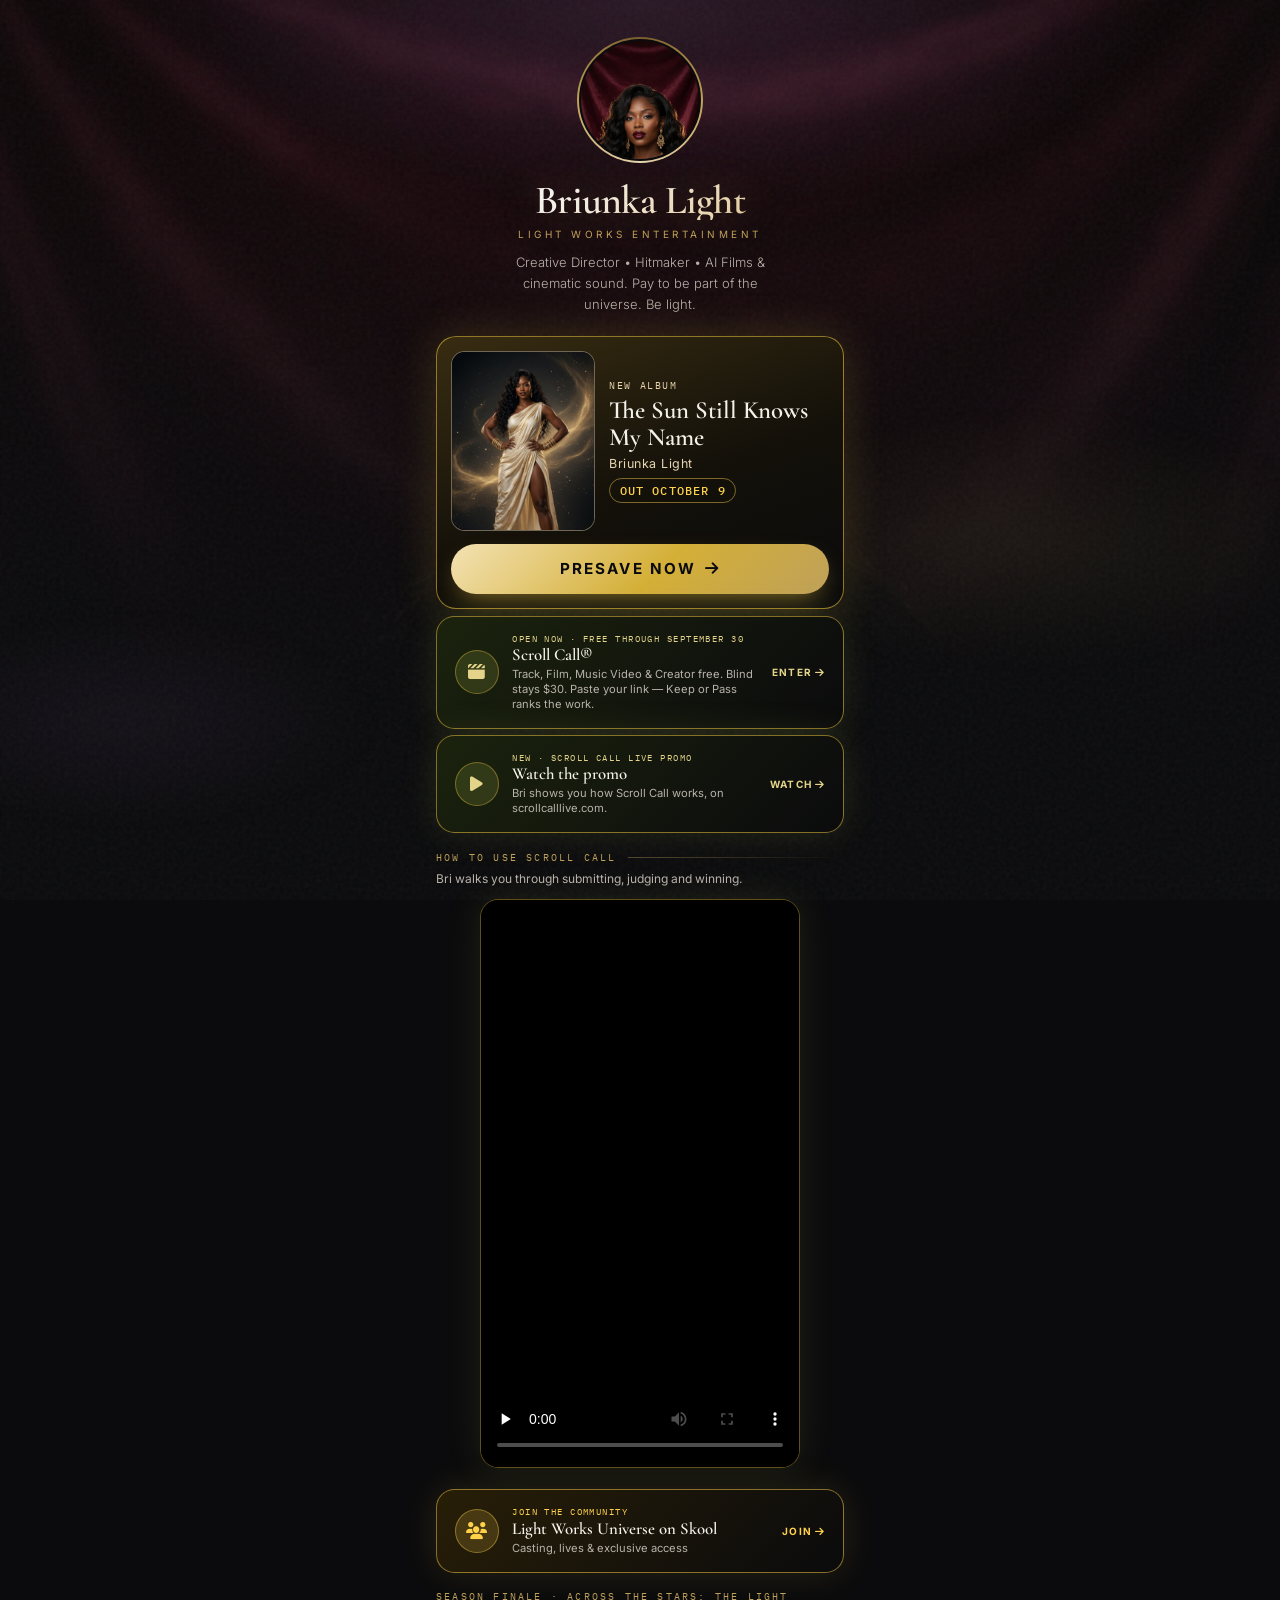
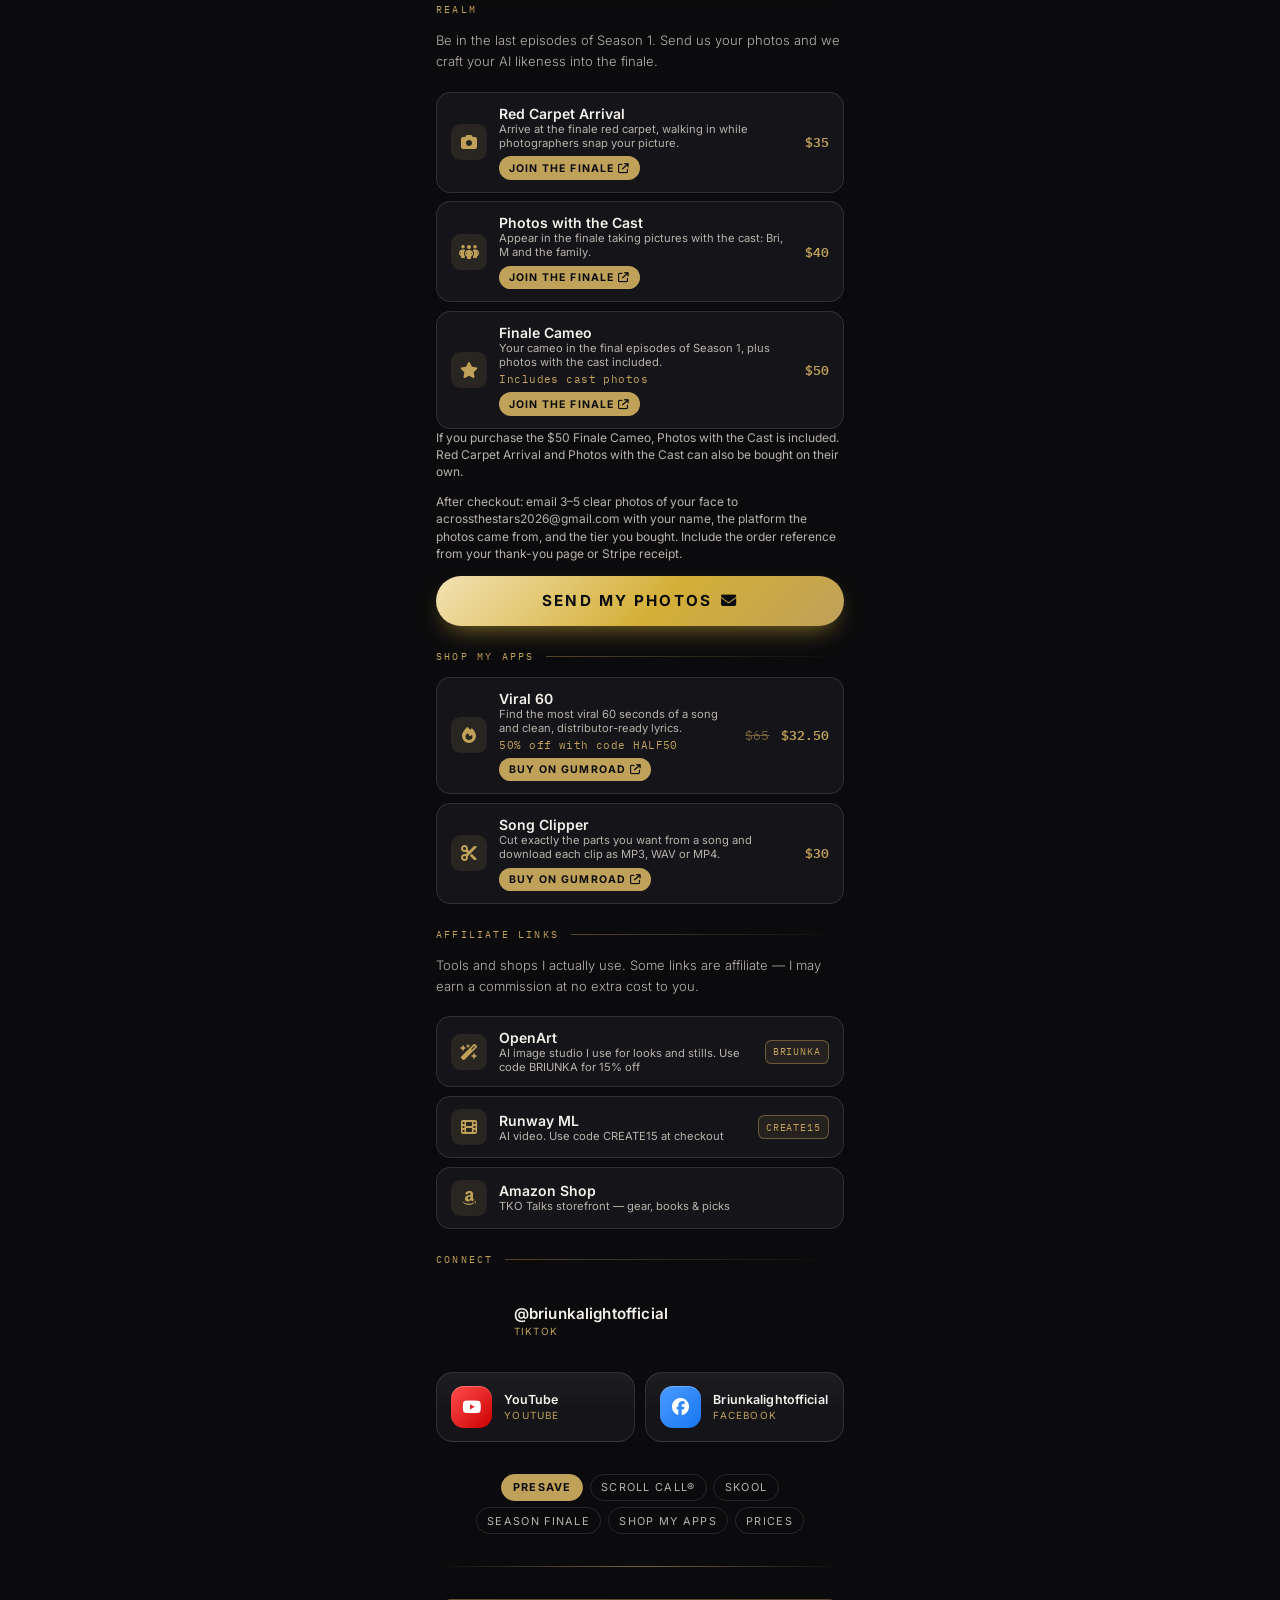
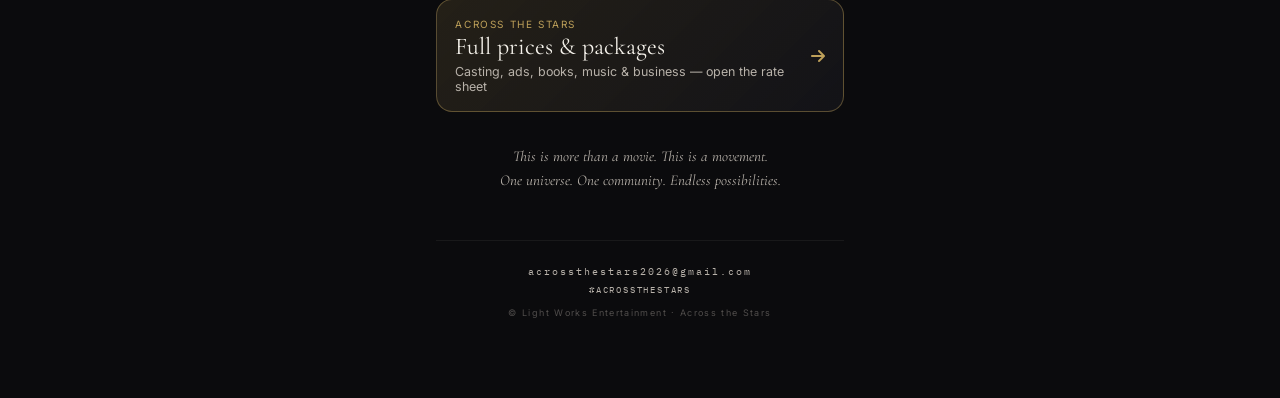
==== commit 6e6d1c69: "Add Season Finale: The Light Realm (Red Carpet $35, Cast Photos $40, Finale Cameo $50) with Stripe c" ====
--- a/index.html
+++ b/index.html
@@ -22,6 +22,8 @@
         .promo-video-frame video { display: block; width: 100%; height: 100%; object-fit: contain; background: #000; }
         .shop-apps { margin: 1.1rem 0 1.5rem; animation: fadeUp 0.6s ease 0.08s forwards; opacity: 0; scroll-margin-top: 1rem; }
         .shop-apps .affiliate-list { margin-top: 0.6rem; }
+        .season-finale { margin: 1.1rem 0 1.5rem; animation: fadeUp 0.6s ease 0.08s forwards; opacity: 0; scroll-margin-top: 1rem; }
+        .season-finale .affiliate-list { margin-top: 0.6rem; }
         .shop-app-card { align-items: center; }
         .shop-app-price { font-family: 'IBM Plex Mono', monospace; font-size: 0.8rem; font-weight: 600; color: var(--gold); white-space: nowrap; }
         .shop-app-price s { opacity: 0.55; font-weight: 400; margin-right: 0.2rem; }
@@ -118,6 +120,44 @@
             <span class="skool-cta-arrow">JOIN <i class="fa-solid fa-arrow-right"></i></span>
         </a>
 
+        <section class="season-finale" id="season-finale" aria-labelledby="season-finale-title">
+            <p class="section-label" id="season-finale-title">Season Finale · Across the Stars: The Light Realm</p>
+            <p class="casting-intro">Be in the last episodes of Season 1. Send us your photos and we craft your AI likeness into the finale.</p>
+            <div class="affiliate-list">
+                <a class="affiliate-card shop-app-card" data-product="ats-finale-red-carpet" href="https://buy.stripe.com/bJe00jcAN69vednacW8og0s" target="_blank" rel="noopener">
+                    <span class="affiliate-icon"><i class="fa-solid fa-camera"></i></span>
+                    <span class="affiliate-text">
+                        <span class="affiliate-title">Red Carpet Arrival</span>
+                        <span class="affiliate-sub">Arrive at the finale red carpet, walking in while photographers snap your picture.</span>
+                        <span class="shop-app-buy">Join the finale <i class="fa-solid fa-arrow-up-right-from-square"></i></span>
+                    </span>
+                    <span class="shop-app-price">$35</span>
+                </a>
+                <a class="affiliate-card shop-app-card" data-product="ats-finale-cast-photos" href="https://buy.stripe.com/14A8wP7gt41n0mx2Ku8og0t" target="_blank" rel="noopener">
+                    <span class="affiliate-icon"><i class="fa-solid fa-people-group"></i></span>
+                    <span class="affiliate-text">
+                        <span class="affiliate-title">Photos with the Cast</span>
+                        <span class="affiliate-sub">Appear in the finale taking pictures with the cast: Bri, M and the family.</span>
+                        <span class="shop-app-buy">Join the finale <i class="fa-solid fa-arrow-up-right-from-square"></i></span>
+                    </span>
+                    <span class="shop-app-price">$40</span>
+                </a>
+                <a class="affiliate-card shop-app-card" data-product="ats-finale-appearance" href="https://buy.stripe.com/6oU28r44h2Xj6KV5WG8og0u" target="_blank" rel="noopener">
+                    <span class="affiliate-icon"><i class="fa-solid fa-star"></i></span>
+                    <span class="affiliate-text">
+                        <span class="affiliate-title">Finale Cameo</span>
+                        <span class="affiliate-sub">Your cameo in the final episodes of Season 1, plus photos with the cast included.</span>
+                        <span class="shop-app-sale">Includes cast photos</span>
+                        <span class="shop-app-buy">Join the finale <i class="fa-solid fa-arrow-up-right-from-square"></i></span>
+                    </span>
+                    <span class="shop-app-price">$50</span>
+                </a>
+            </div>
+            <p class="promo-video-caption">If you purchase the $50 Finale Cameo, Photos with the Cast is included. Red Carpet Arrival and Photos with the Cast can also be bought on their own.</p>
+            <p class="promo-video-caption">After checkout: email 3–5 clear photos of your face to acrossthestars2026@gmail.com with your name, the platform the photos came from, and the tier you bought. Include the order reference from your thank-you page or Stripe receipt.</p>
+            <a class="presave-btn" href="mailto:acrossthestars2026@gmail.com?subject=Season%20Finale%20photos&amp;body=Order%20reference%3A%0AName%3A%0APlatform%20the%20photos%20came%20from%3A%0ATier%20purchased%3A%0A%28attach%203%E2%80%935%20photos%29">Send my photos <i class="fa-solid fa-envelope"></i></a>
+        </section>
+
         <section class="shop-apps" id="shop-apps" aria-labelledby="shop-apps-title">
             <p class="section-label" id="shop-apps-title">Shop my apps</p>
             <div class="affiliate-list">
@@ -204,6 +244,7 @@
             <a class="bio-jump-feature" href="https://share.amuse.io/album/briunka-light-the-sun-still-knows-my-name" target="_blank" rel="noopener">Presave</a>
             <a href="https://scrollcalllive.com/enter" target="_blank" rel="noopener">Scroll Call®</a>
             <a href="https://www.skool.com/light-works-universe-5888/about" target="_blank" rel="noopener">Skool</a>
+            <a href="#season-finale">Season Finale</a>
             <a href="#shop-apps">Shop my apps</a>
             <a href="prices.html">Prices</a>
         </nav>
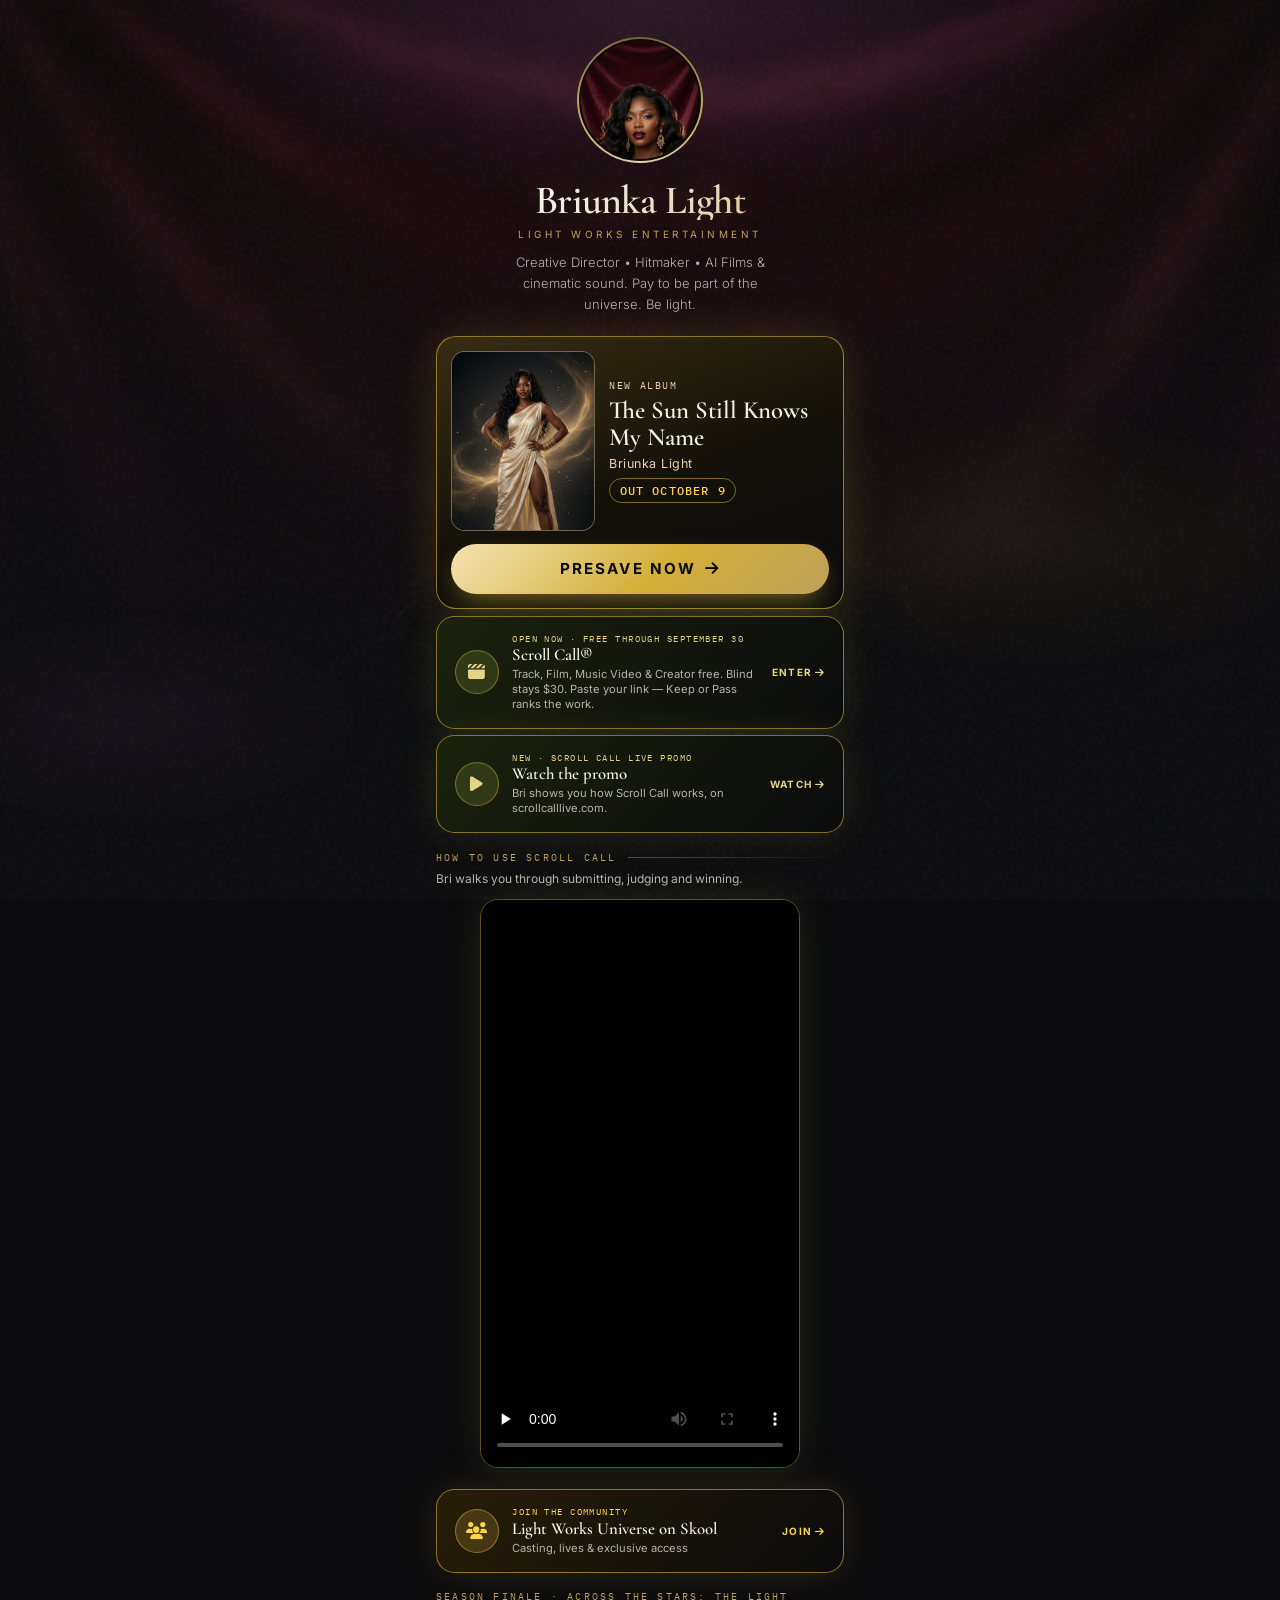
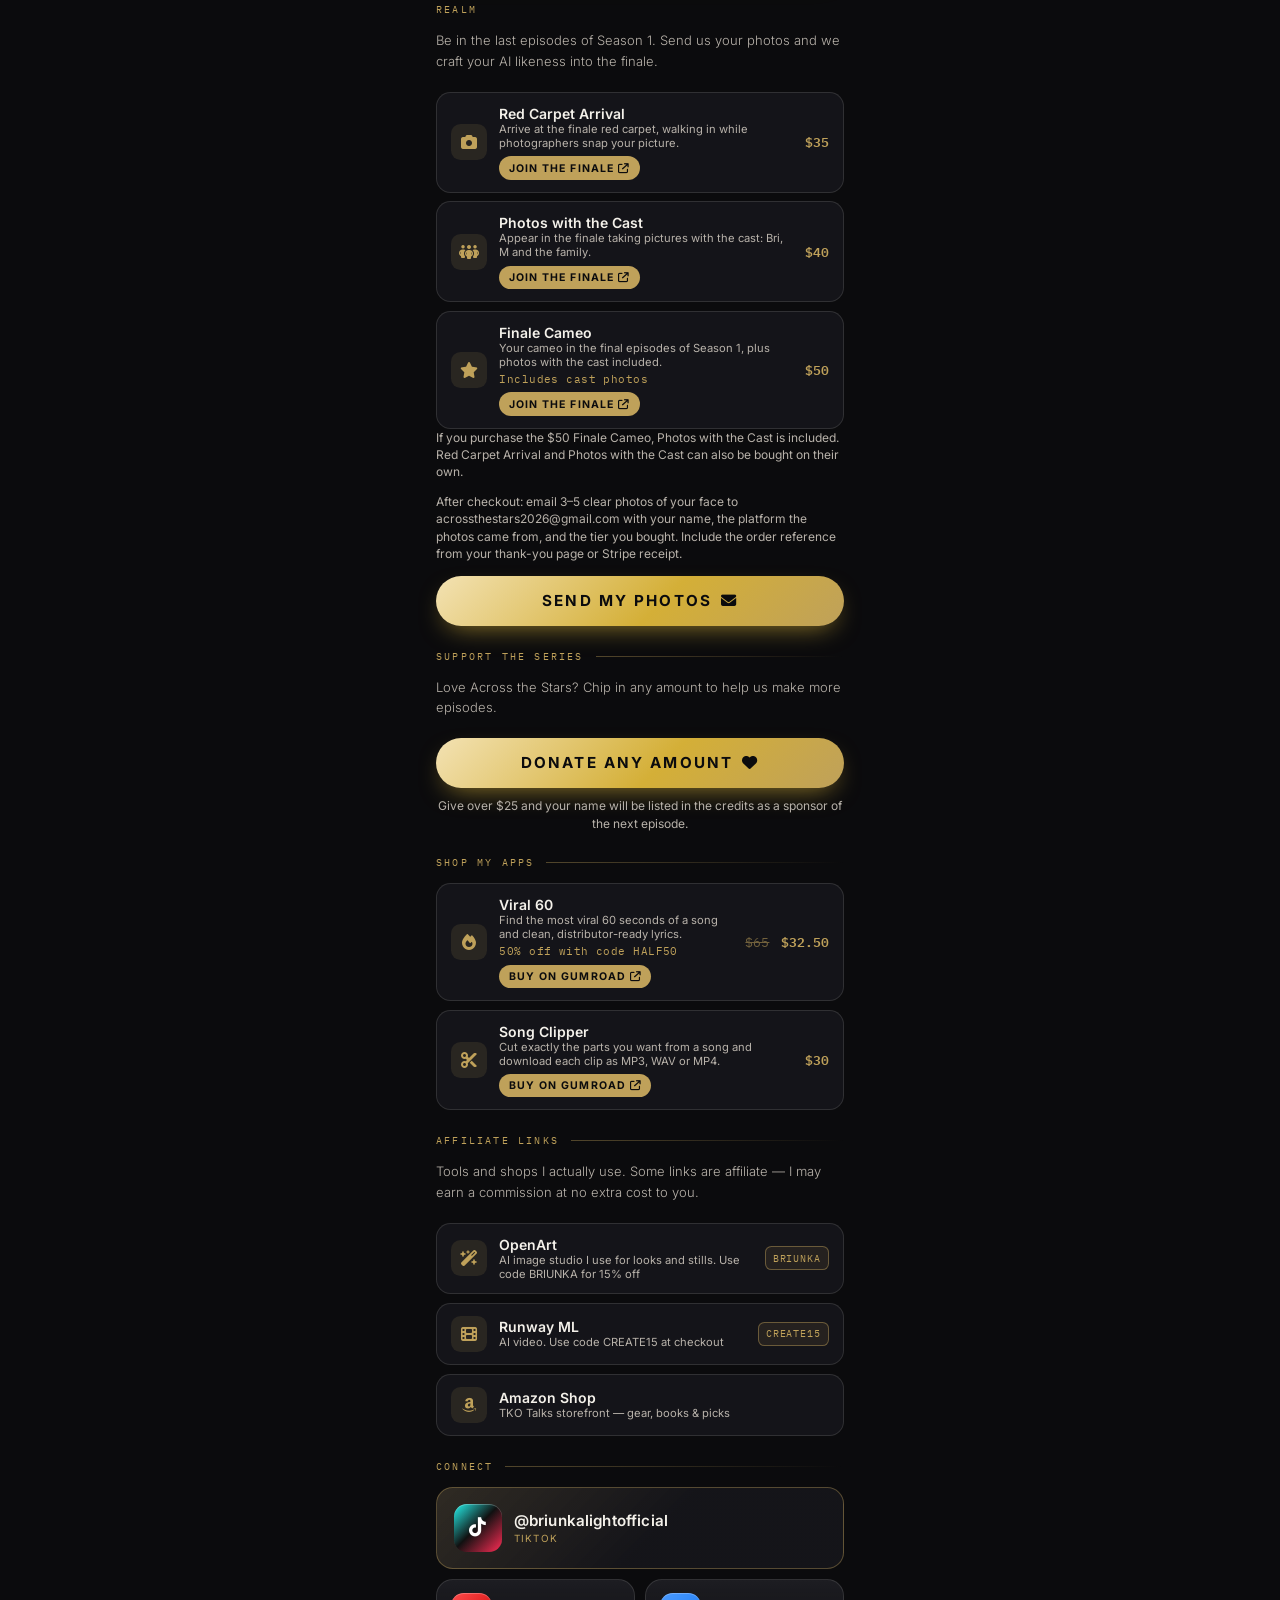
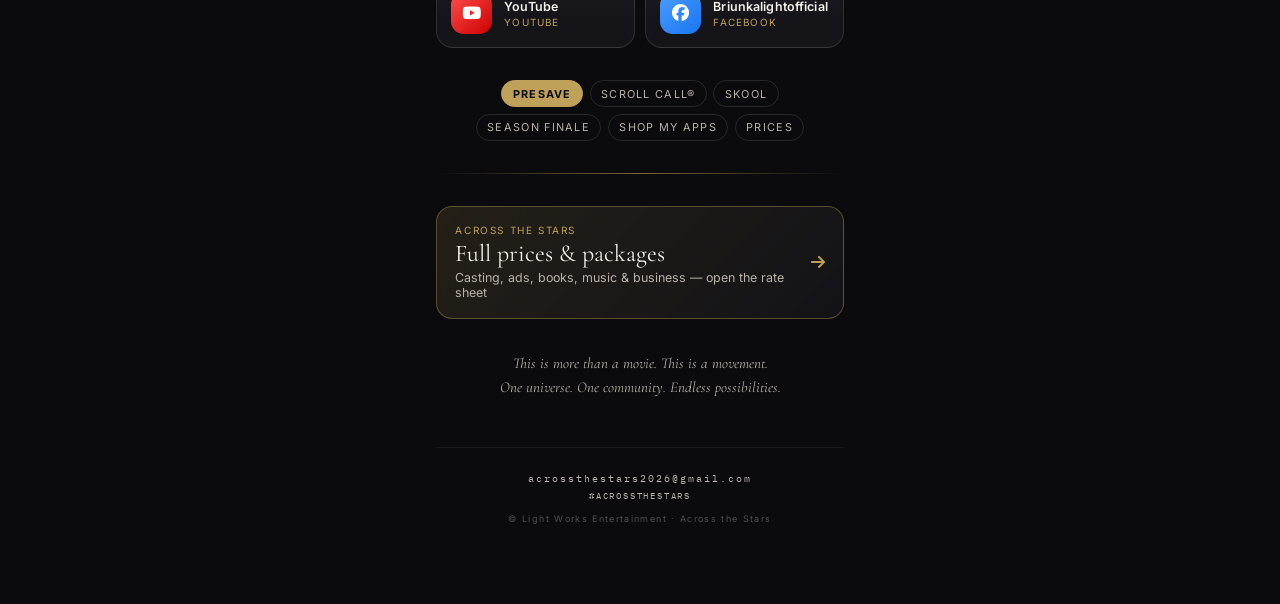
==== commit e361a07d: "Add Support the Series: donate any amount (Stripe custom amount)" ====
--- a/index.html
+++ b/index.html
@@ -158,6 +158,17 @@
             <a class="presave-btn" href="mailto:acrossthestars2026@gmail.com?subject=Season%20Finale%20photos&amp;body=Order%20reference%3A%0AName%3A%0APlatform%20the%20photos%20came%20from%3A%0ATier%20purchased%3A%0A%28attach%203%E2%80%935%20photos%29">Send my photos <i class="fa-solid fa-envelope"></i></a>
         </section>
 
+        <section class="season-finale" id="support-series" aria-labelledby="support-series-title">
+            <p class="section-label" id="support-series-title">Support the Series</p>
+            <p class="casting-intro">Love Across the Stars? Chip in any amount to help us make more episodes.</p>
+            <p class="shop-app-sale" id="support-thanks" style="display:none">Thank you for supporting Across the Stars! Your gift helps us make more episodes. Be light.</p>
+            <a class="presave-btn" data-product="ats-support" href="https://donate.stripe.com/7sY3cvbwJfK54CN1Gq8og0v" target="_blank" rel="noopener">Donate any amount <i class="fa-solid fa-heart"></i></a>
+            <p class="promo-video-caption" style="margin-top:0.6rem;text-align:center">Give over $25 and your name will be listed in the credits as a sponsor of the next episode.</p>
+        </section>
+        <script>
+            if (new URLSearchParams(location.search).get('support') === 'thanks') document.getElementById('support-thanks').style.display = 'block';
+        </script>
+
         <section class="shop-apps" id="shop-apps" aria-labelledby="shop-apps-title">
             <p class="section-label" id="shop-apps-title">Shop my apps</p>
             <div class="affiliate-list">
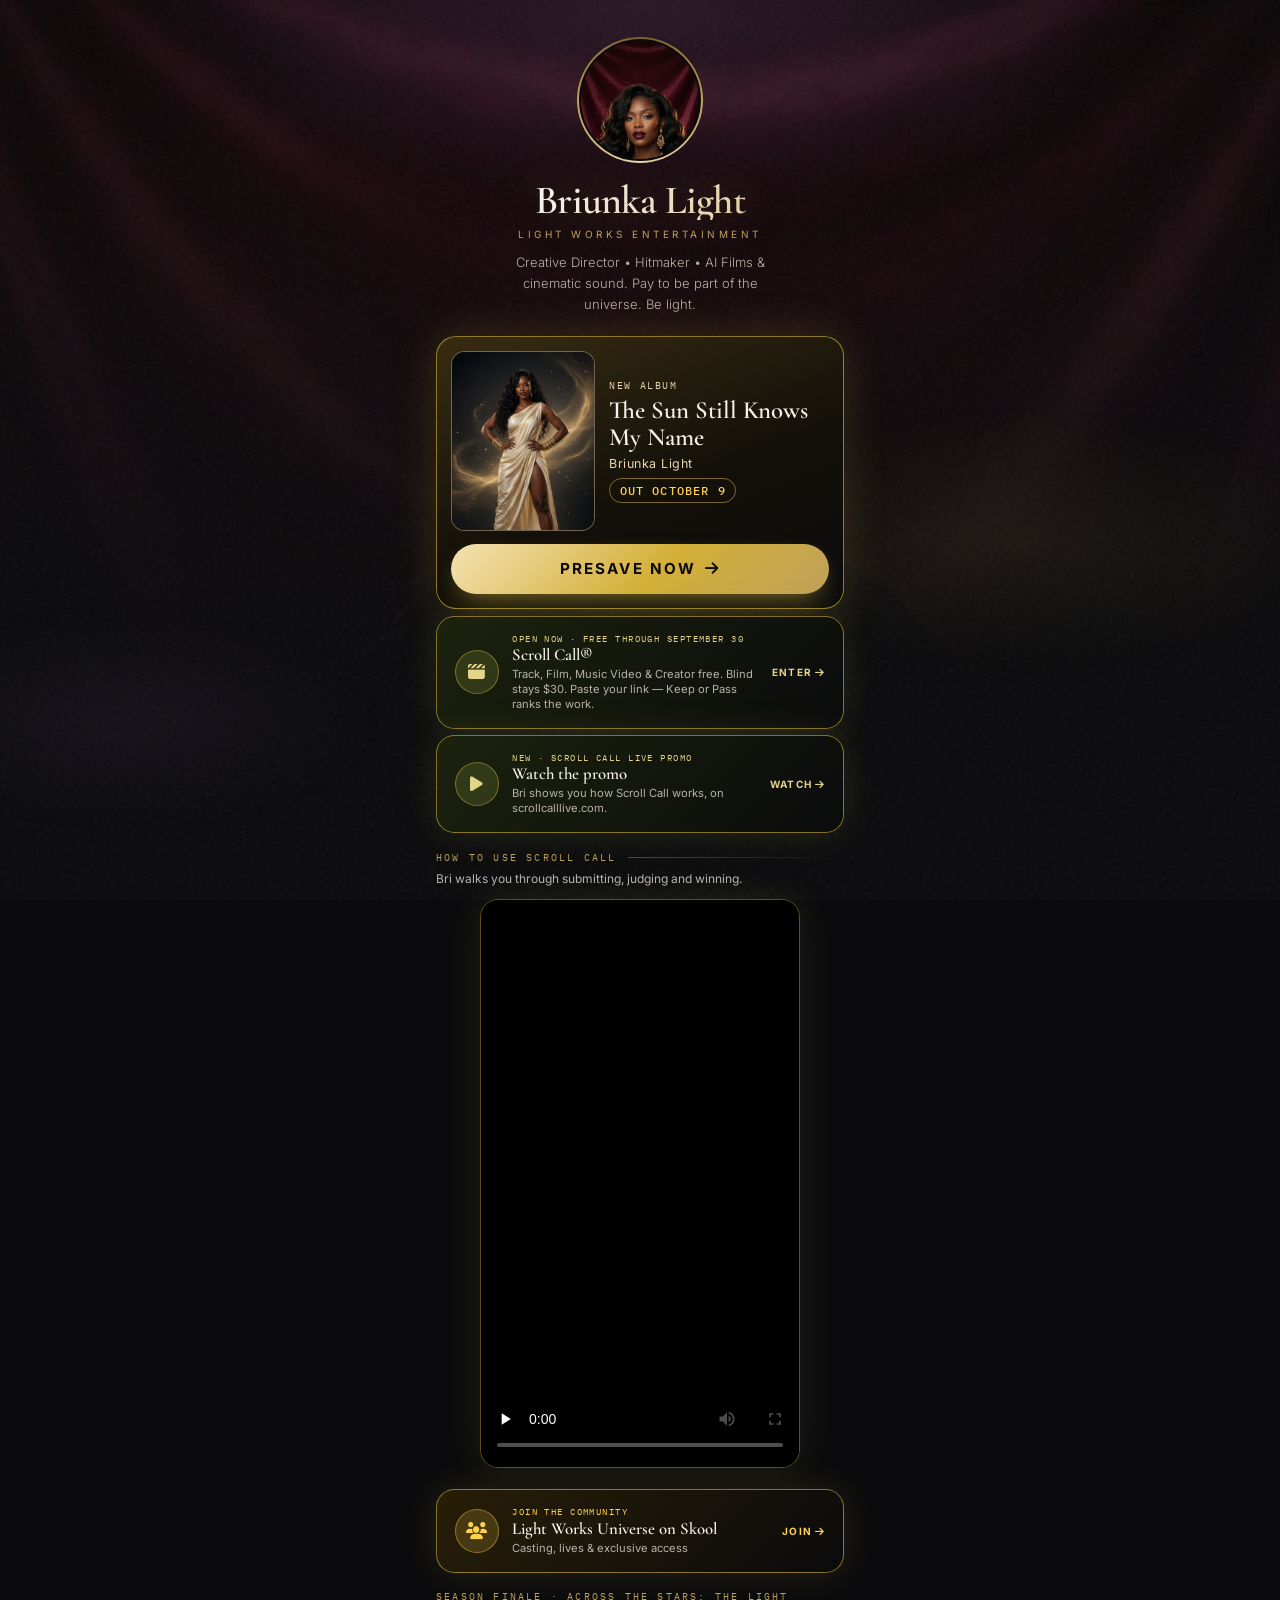
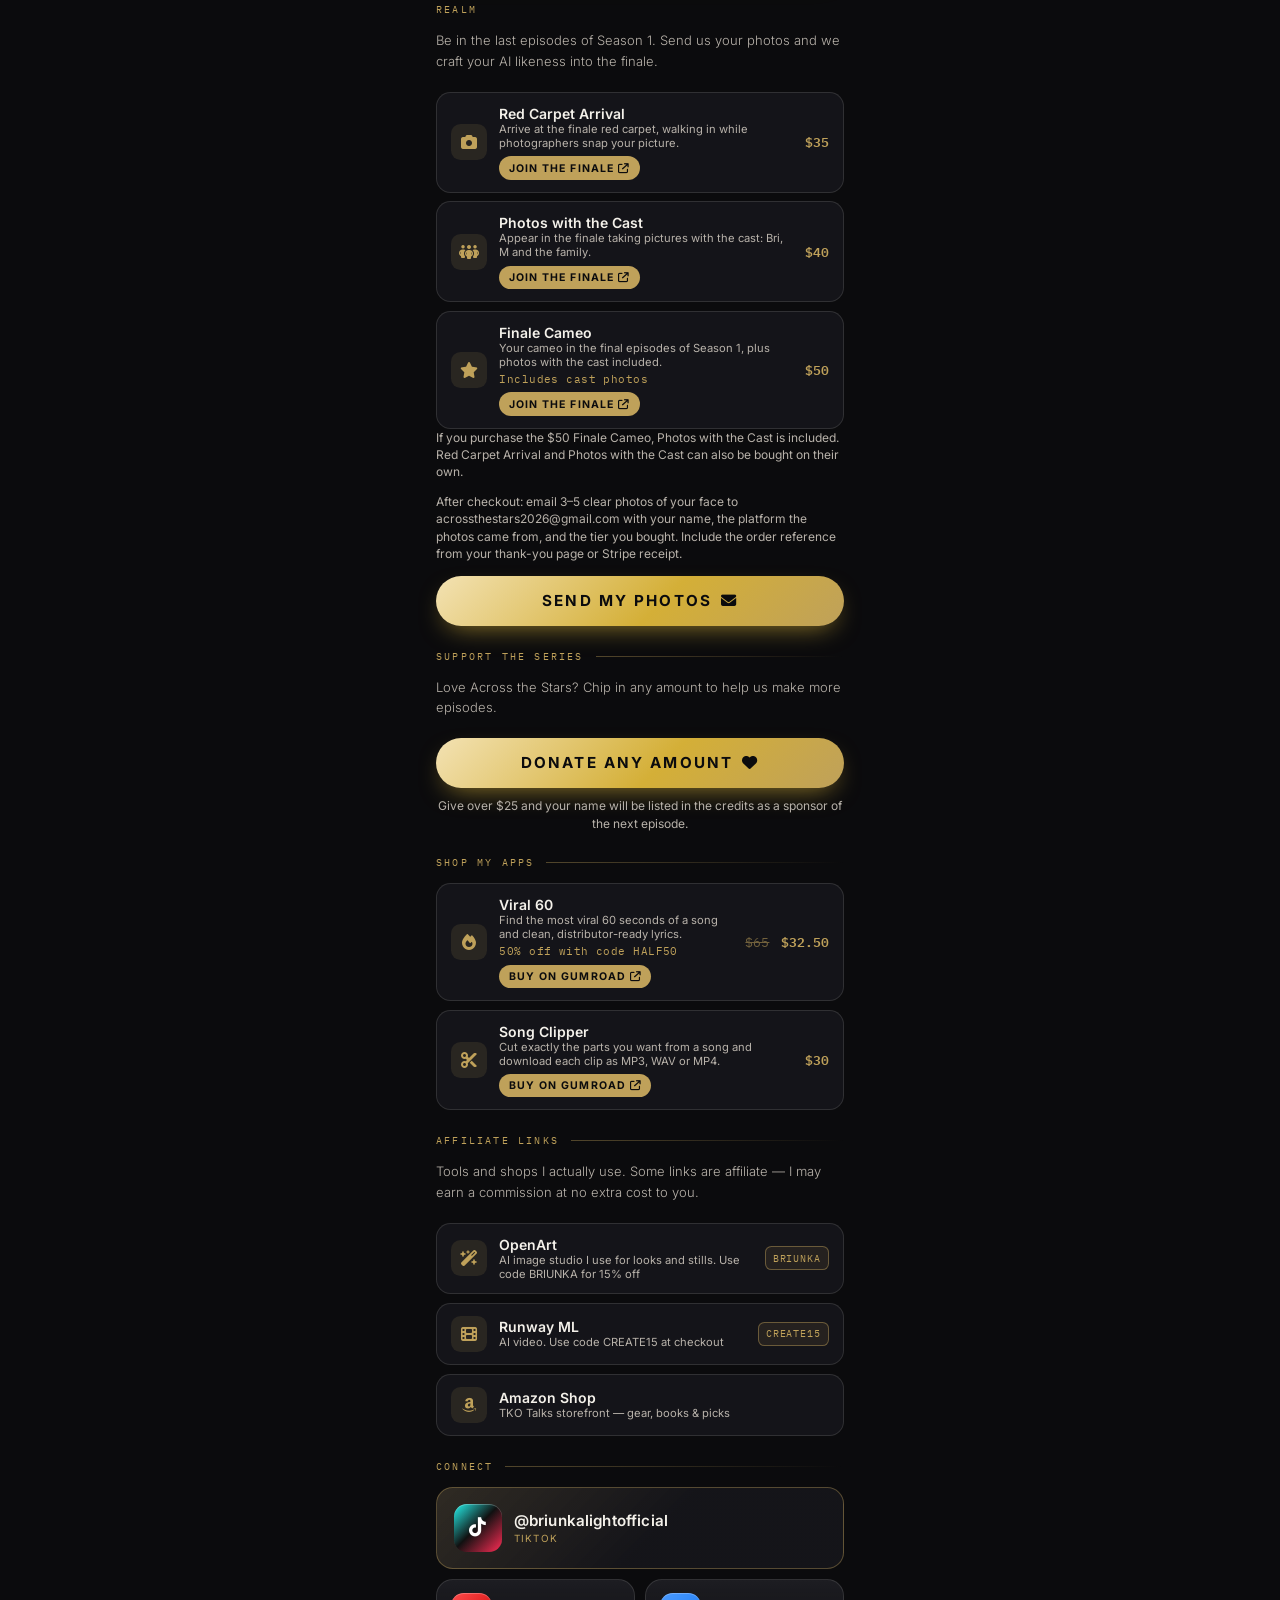
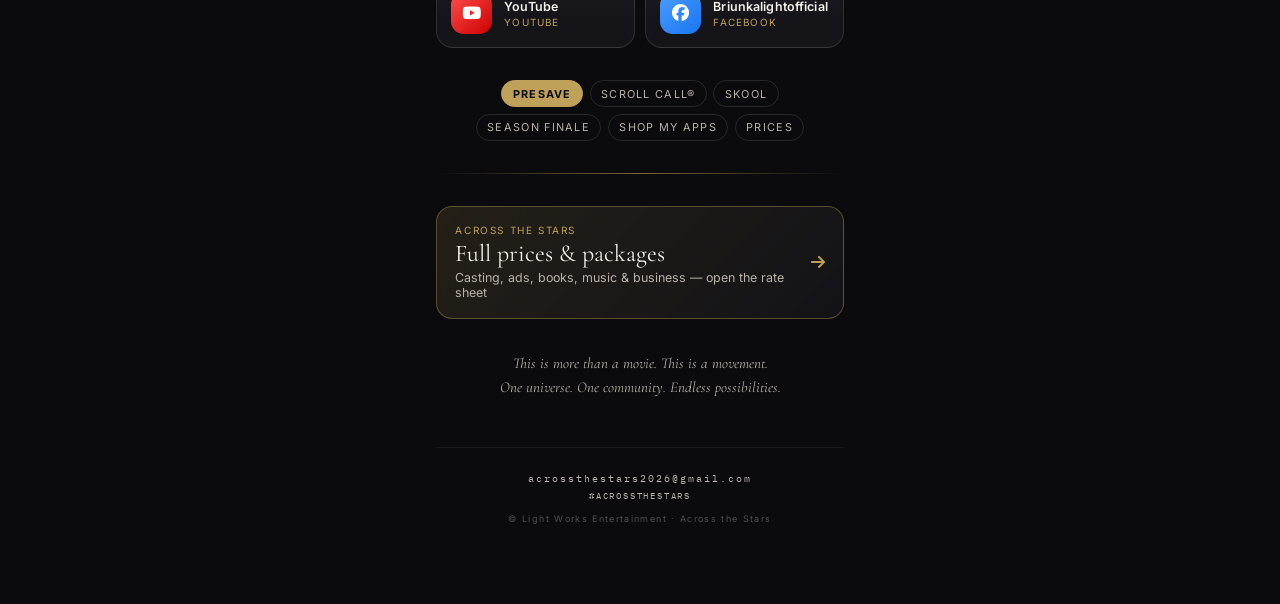
==== commit 92eaf881: "No downloads: lock video controls (nodownload, no PiP/cast/speed) and block save-as/drag on media" ====
--- a/index.html
+++ b/index.html
@@ -104,7 +104,7 @@
             <p class="section-label" id="promo-video-title">How to use Scroll Call</p>
             <p class="promo-video-caption">Bri walks you through submitting, judging and winning.</p>
             <div class="promo-video-frame">
-                <video controls playsinline preload="none" poster="https://scrollcalllive.com/promo/scroll-call-promo-poster.jpg" width="1080" height="1920">
+                <video controls playsinline preload="none" controlslist="nodownload noplaybackrate noremoteplayback" disablepictureinpicture disableremoteplayback oncontextmenu="return false" poster="https://scrollcalllive.com/promo/scroll-call-promo-poster.jpg" width="1080" height="1920">
                     <source src="https://scrollcalllive.com/promo/scroll-call-promo.mp4" type="video/mp4">
                 </video>
             </div>
@@ -279,5 +279,6 @@
             <p class="footer-copy">© Light Works Entertainment · Across the Stars</p>
         </footer>
     </div>
+    <script src="js/no-download.js"></script>
 </body>
 </html>
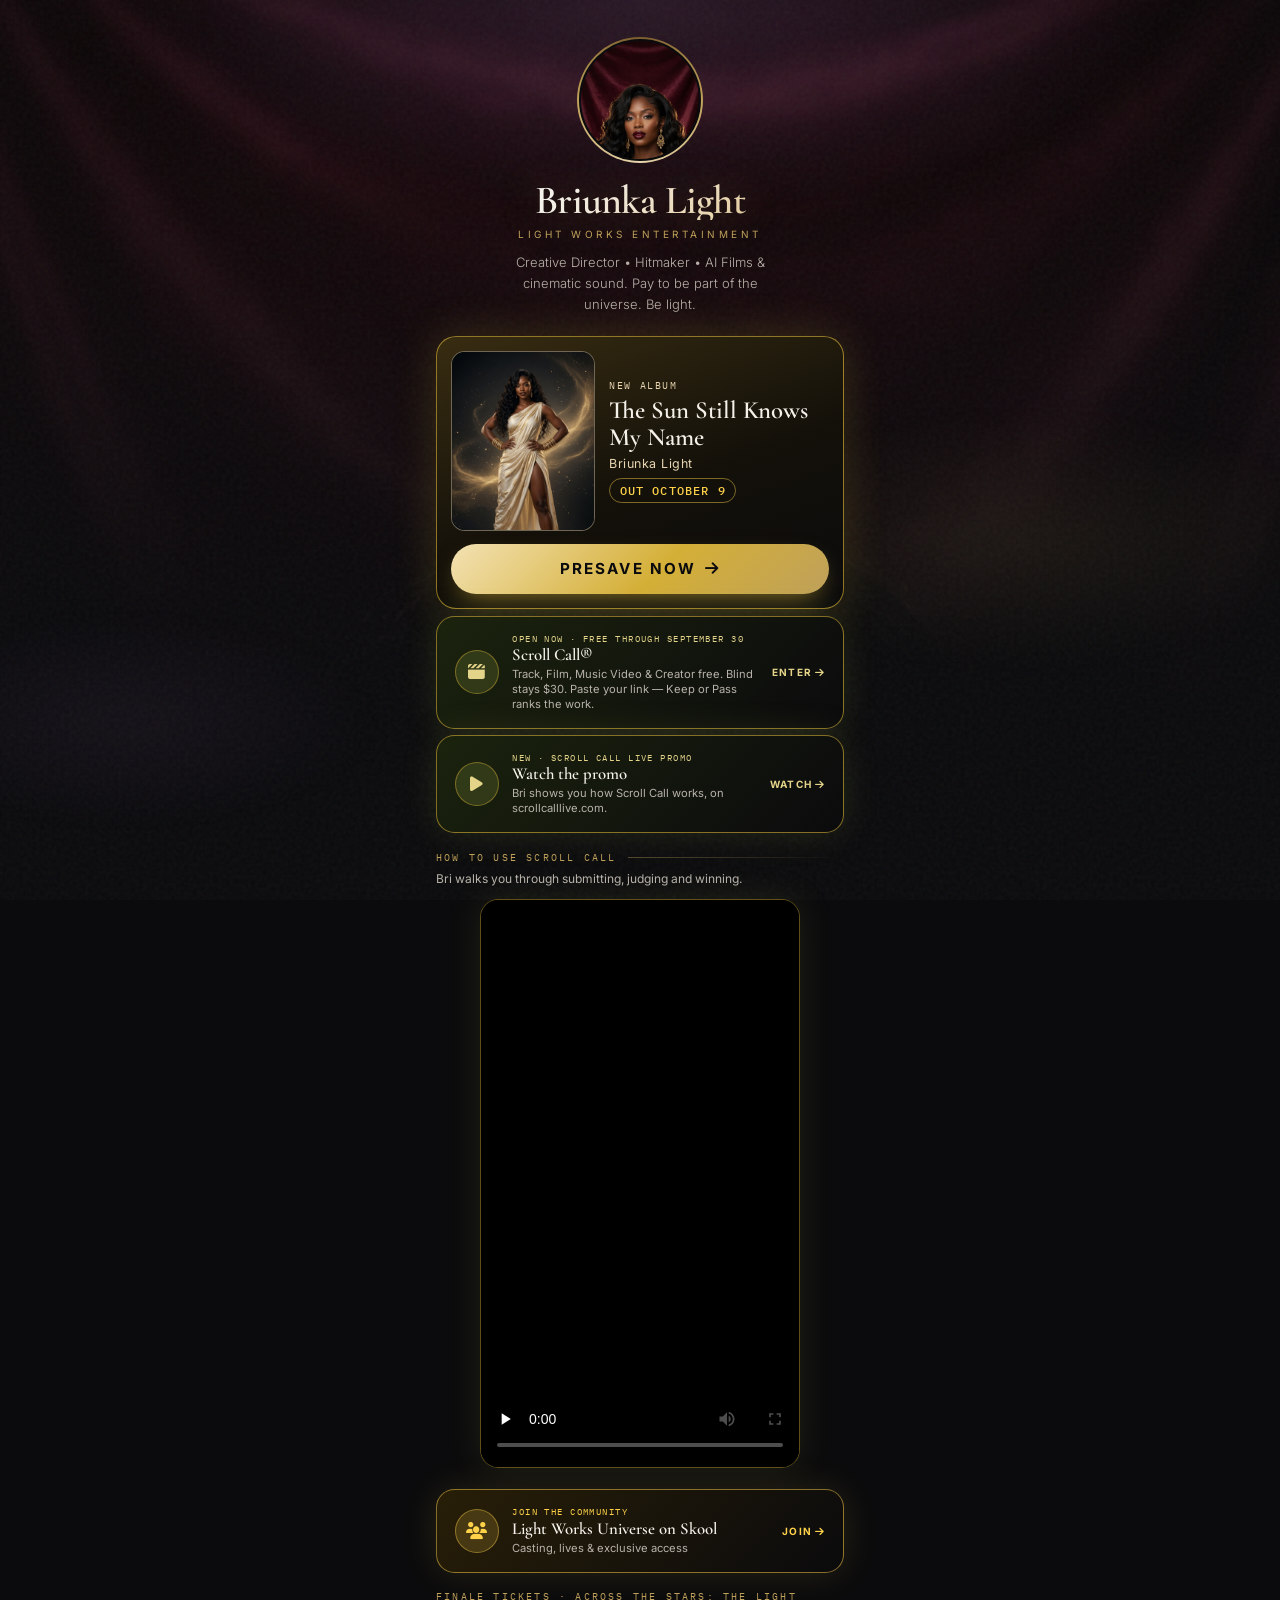
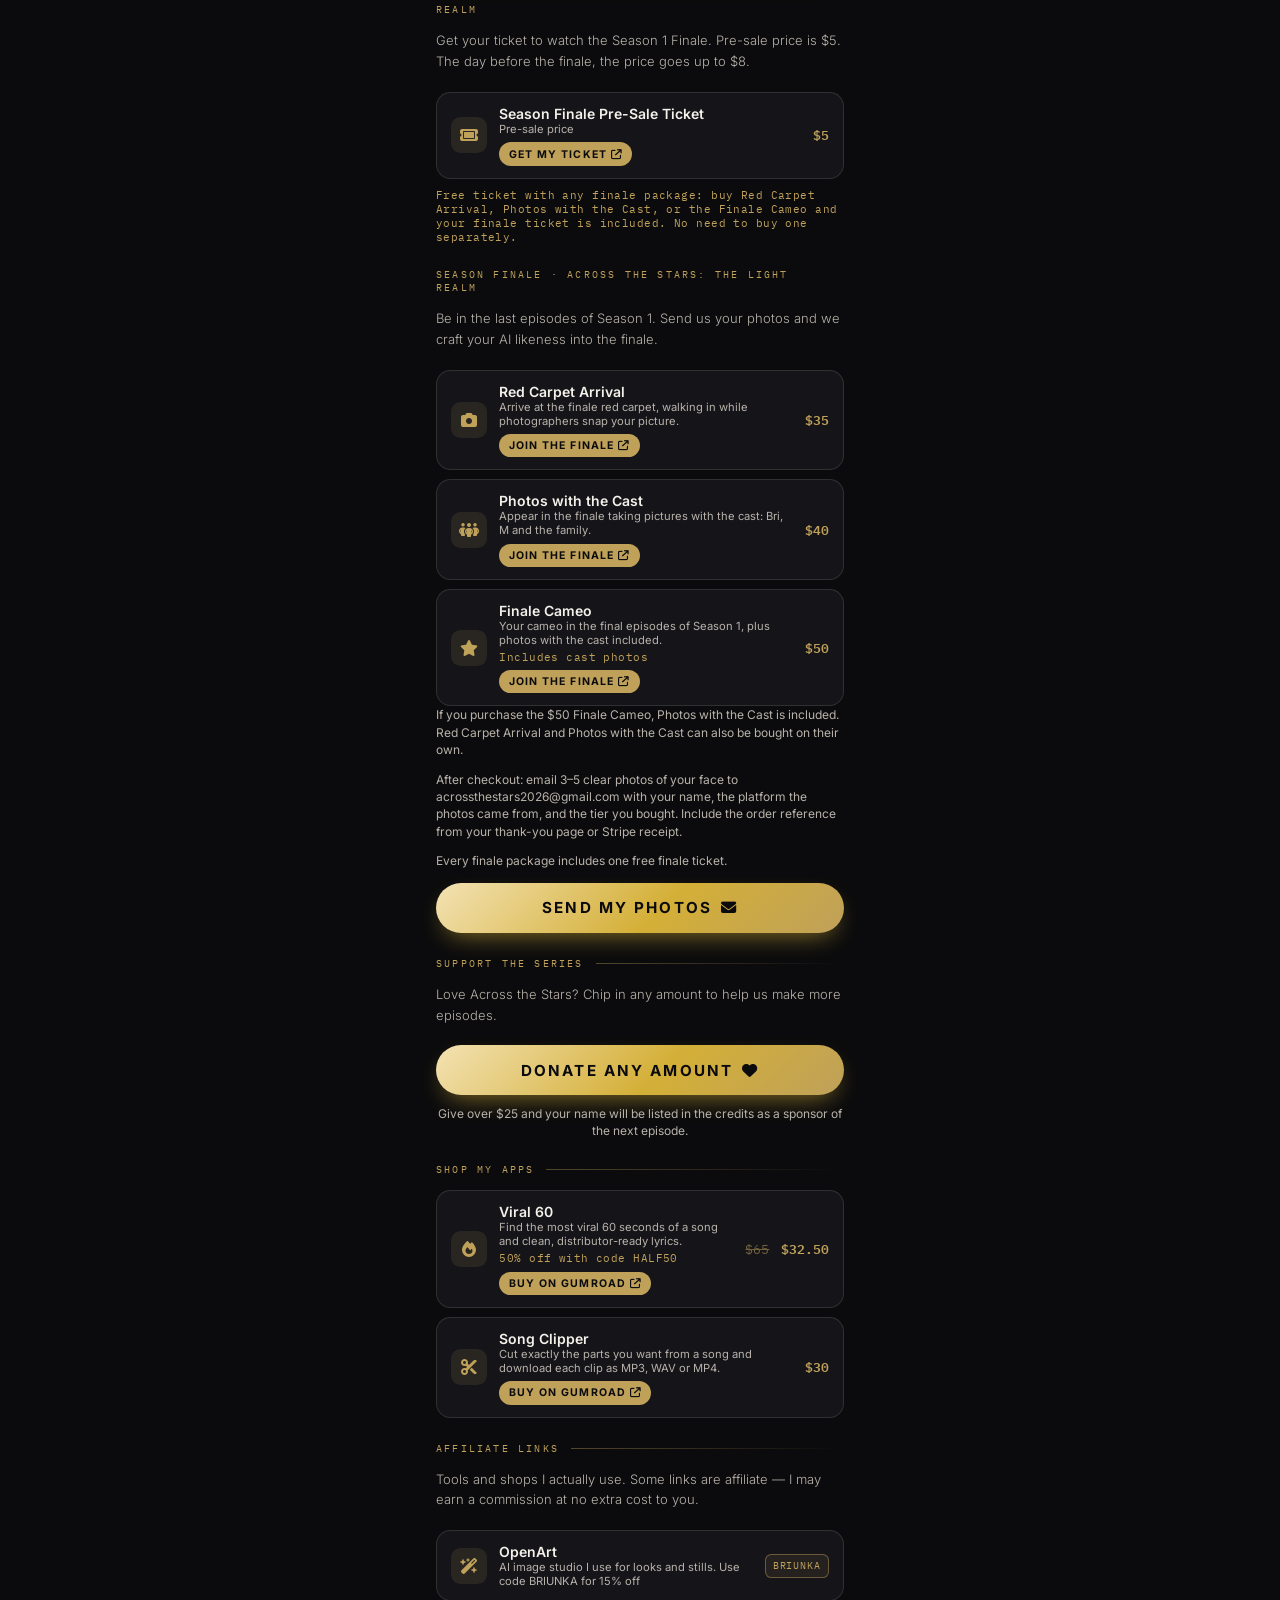
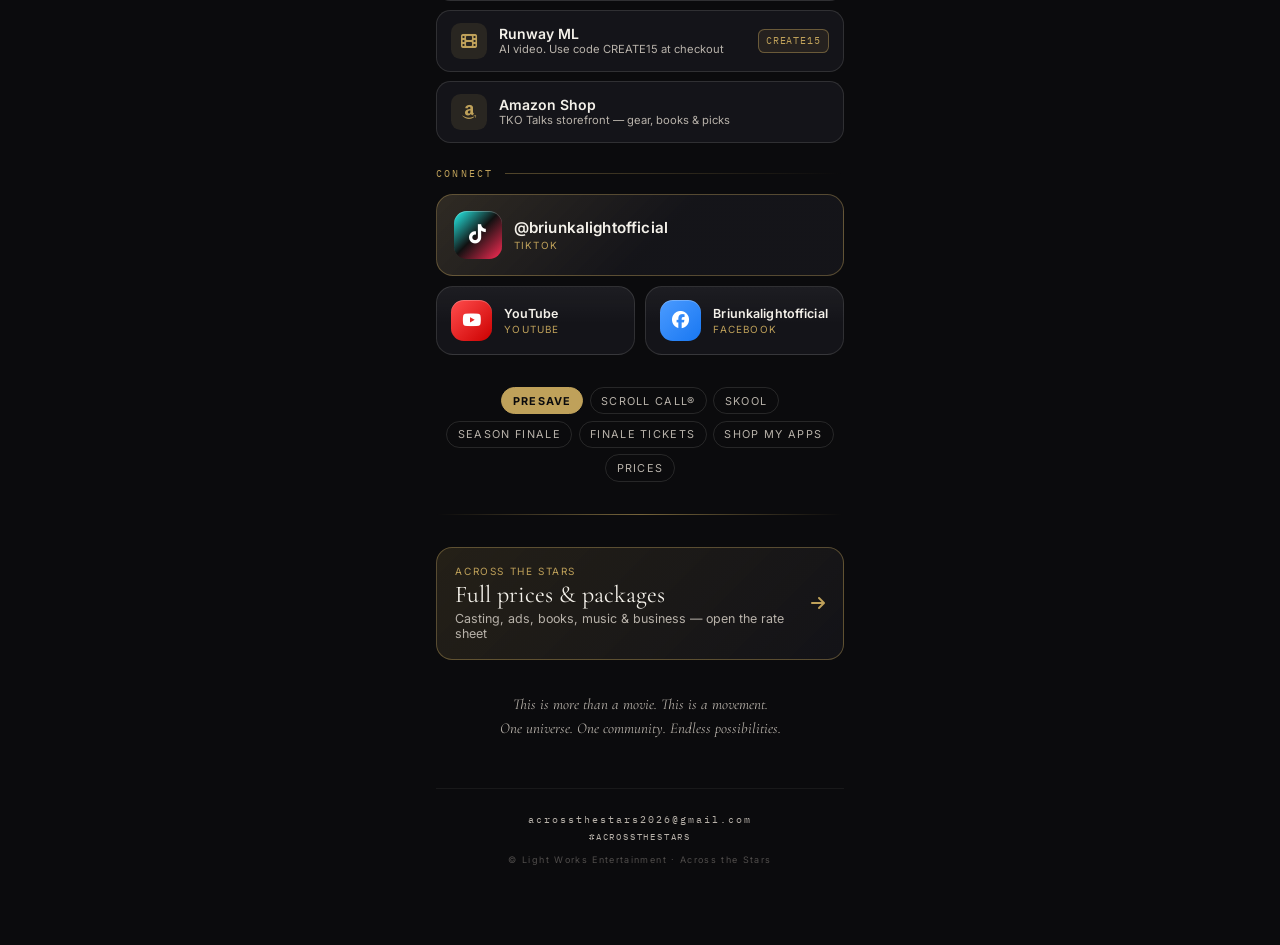
==== commit 957ffc11: "Add Finale Tickets: $5 pre-sale, $8 day before" ====
--- a/index.html
+++ b/index.html
@@ -120,6 +120,47 @@
             <span class="skool-cta-arrow">JOIN <i class="fa-solid fa-arrow-right"></i></span>
         </a>
 
+        <section class="season-finale" id="finale-ticket" aria-labelledby="finale-ticket-title">
+            <p class="section-label" id="finale-ticket-title">Finale Tickets · Across the Stars: The Light Realm</p>
+            <p class="casting-intro">Get your ticket to watch the Season 1 Finale. <span id="finale-ticket-price-note">Pre-sale price is $5. The day before the finale, the price goes up to $8.</span></p>
+            <p class="shop-app-sale" id="finale-ticket-thanks" style="display:none">You're in! Your finale ticket is confirmed. Check your email for your receipt. Be light.</p>
+            <div class="affiliate-list">
+                <a class="affiliate-card shop-app-card" id="finale-ticket-card" data-product="ats-finale-ticket-presale" href="https://buy.stripe.com/5kQ6oHfMZ1Tf1qB3Oy8og0x" target="_blank" rel="noopener">
+                    <span class="affiliate-icon"><i class="fa-solid fa-ticket"></i></span>
+                    <span class="affiliate-text">
+                        <span class="affiliate-title" id="finale-ticket-title-text">Season Finale Pre-Sale Ticket</span>
+                        <span class="affiliate-sub" id="finale-ticket-sub">Pre-sale price</span>
+                        <span class="shop-app-buy">Get my ticket <i class="fa-solid fa-arrow-up-right-from-square"></i></span>
+                    </span>
+                    <span class="shop-app-price" id="finale-ticket-price">$5</span>
+                </a>
+            </div>
+            <p class="shop-app-sale" style="margin-top:0.6rem">Free ticket with any finale package: buy Red Carpet Arrival, Photos with the Cast, or the Finale Cameo and your finale ticket is included. No need to buy one separately.</p>
+        </section>
+        <script>
+            // FINALE_DATE: set to the Season 1 Finale date as 'YYYY-MM-DD' (America/Chicago), e.g. '2026-10-31'.
+            // From the day before that date (Chicago time) the ticket switches to the $8 last-minute price.
+            // Leave empty ('') to always show the $5 pre-sale ticket.
+            const FINALE_DATE = '';
+            (function () {
+                if (new URLSearchParams(location.search).get('ticket') === 'thanks') document.getElementById('finale-ticket-thanks').style.display = 'block';
+                if (!/^\d{4}-\d{2}-\d{2}$/.test(FINALE_DATE)) return;
+                var today = new Intl.DateTimeFormat('en-CA', { timeZone: 'America/Chicago', year: 'numeric', month: '2-digit', day: '2-digit' }).format(new Date());
+                var d = new Date(FINALE_DATE + 'T00:00:00Z');
+                d.setUTCDate(d.getUTCDate() - 1);
+                var dayBefore = d.toISOString().slice(0, 10);
+                if (today >= dayBefore) {
+                    var card = document.getElementById('finale-ticket-card');
+                    card.href = 'https://buy.stripe.com/cNi3cv58l41n8T398S8og0w';
+                    card.setAttribute('data-product', 'ats-finale-ticket');
+                    document.getElementById('finale-ticket-title-text').textContent = 'Season Finale Ticket';
+                    document.getElementById('finale-ticket-sub').textContent = 'Last-minute price';
+                    document.getElementById('finale-ticket-price').textContent = '$8';
+                    document.getElementById('finale-ticket-price-note').textContent = 'Pre-sale has ended. Tickets are now $8.';
+                }
+            })();
+        </script>
+
         <section class="season-finale" id="season-finale" aria-labelledby="season-finale-title">
             <p class="section-label" id="season-finale-title">Season Finale · Across the Stars: The Light Realm</p>
             <p class="casting-intro">Be in the last episodes of Season 1. Send us your photos and we craft your AI likeness into the finale.</p>
@@ -155,6 +196,7 @@
             </div>
             <p class="promo-video-caption">If you purchase the $50 Finale Cameo, Photos with the Cast is included. Red Carpet Arrival and Photos with the Cast can also be bought on their own.</p>
             <p class="promo-video-caption">After checkout: email 3–5 clear photos of your face to acrossthestars2026@gmail.com with your name, the platform the photos came from, and the tier you bought. Include the order reference from your thank-you page or Stripe receipt.</p>
+            <p class="promo-video-caption">Every finale package includes one free finale ticket.</p>
             <a class="presave-btn" href="mailto:acrossthestars2026@gmail.com?subject=Season%20Finale%20photos&amp;body=Order%20reference%3A%0AName%3A%0APlatform%20the%20photos%20came%20from%3A%0ATier%20purchased%3A%0A%28attach%203%E2%80%935%20photos%29">Send my photos <i class="fa-solid fa-envelope"></i></a>
         </section>
 
@@ -256,6 +298,7 @@
             <a href="https://scrollcalllive.com/enter" target="_blank" rel="noopener">Scroll Call®</a>
             <a href="https://www.skool.com/light-works-universe-5888/about" target="_blank" rel="noopener">Skool</a>
             <a href="#season-finale">Season Finale</a>
+            <a href="#finale-ticket">Finale Tickets</a>
             <a href="#shop-apps">Shop my apps</a>
             <a href="prices.html">Prices</a>
         </nav>
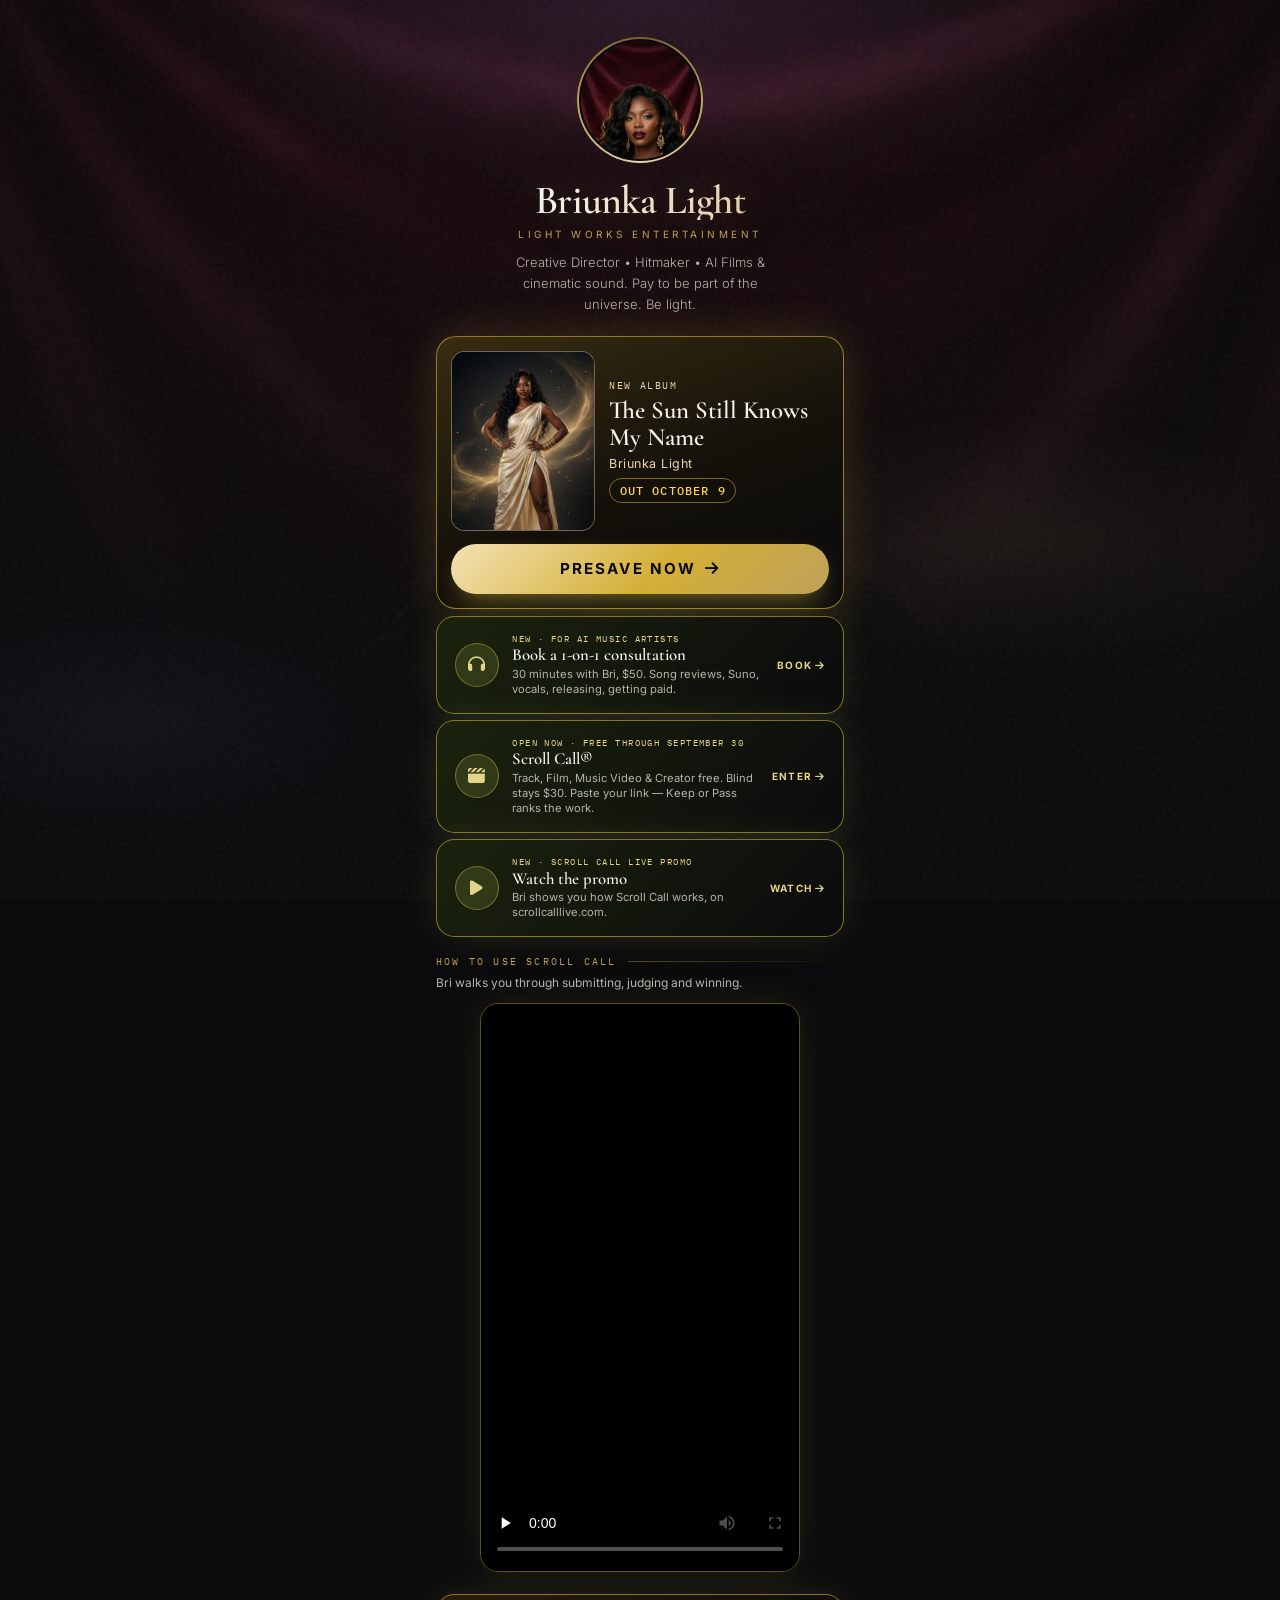
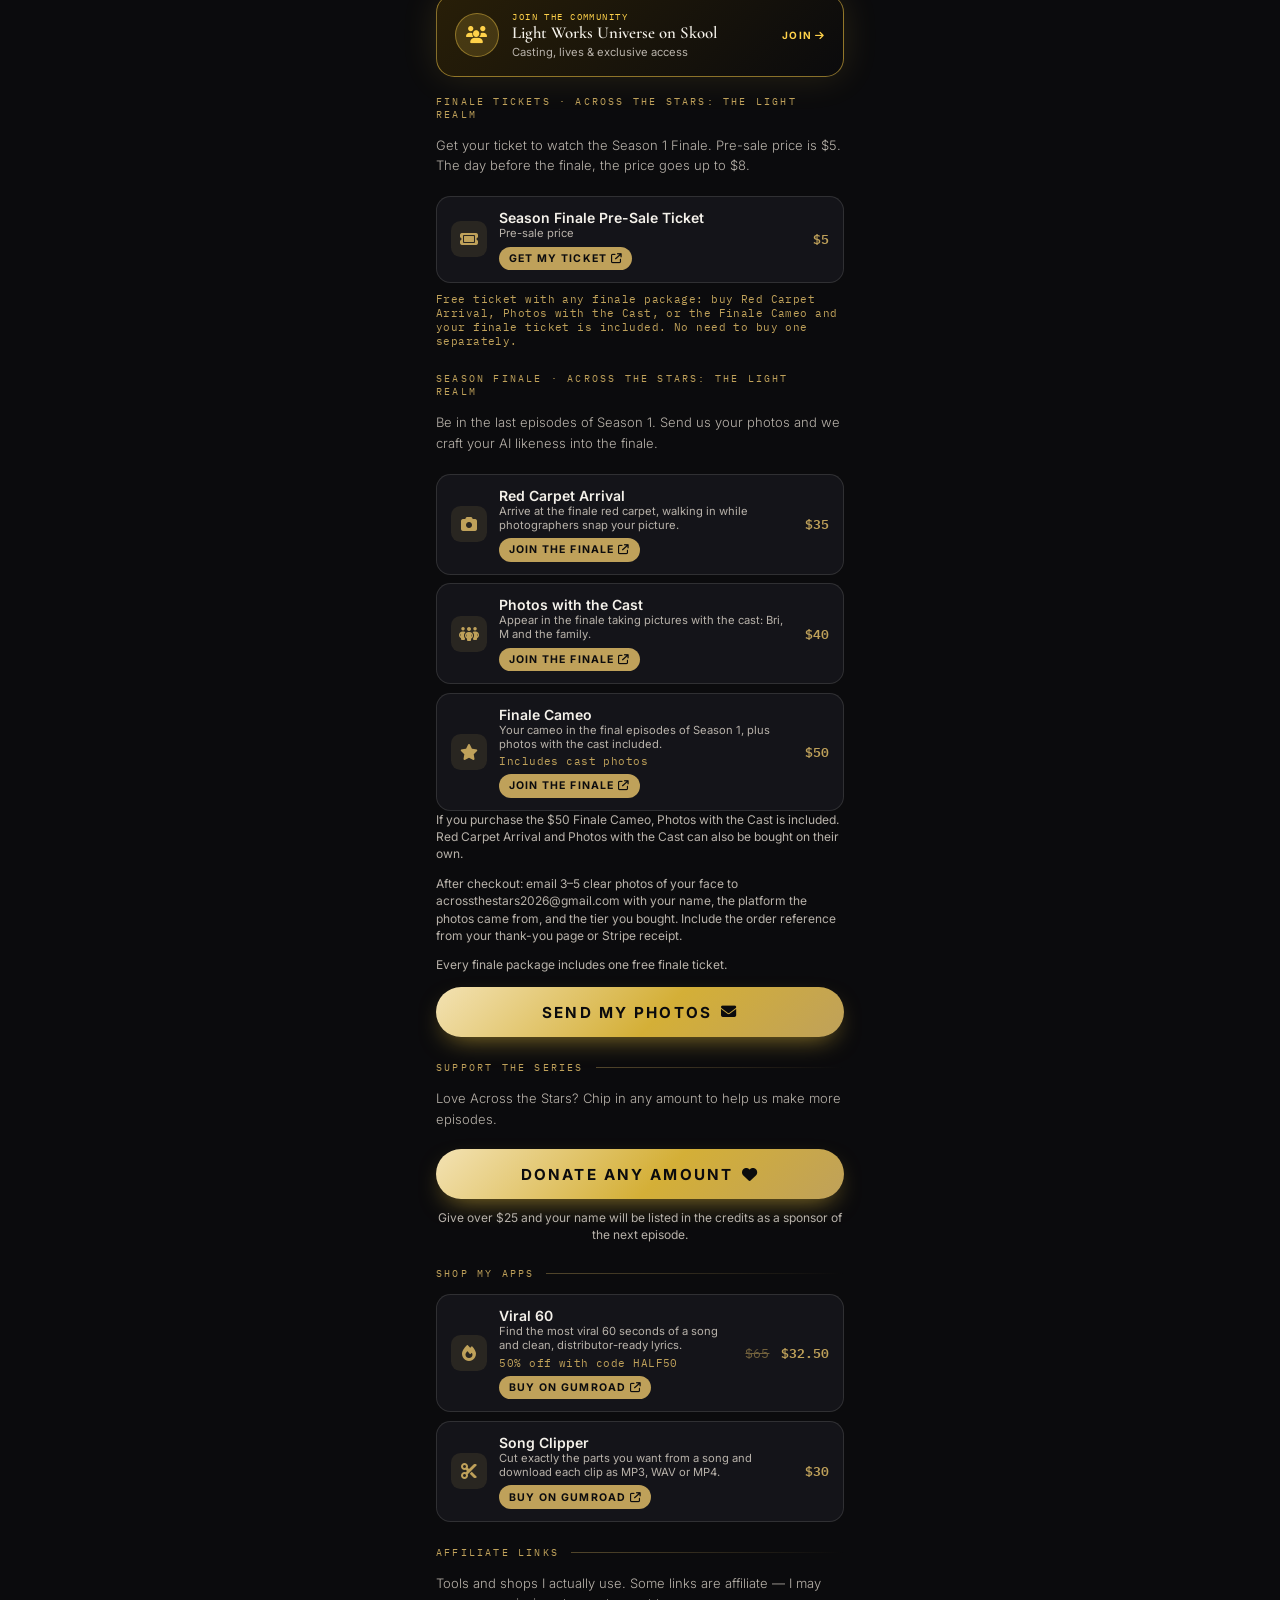
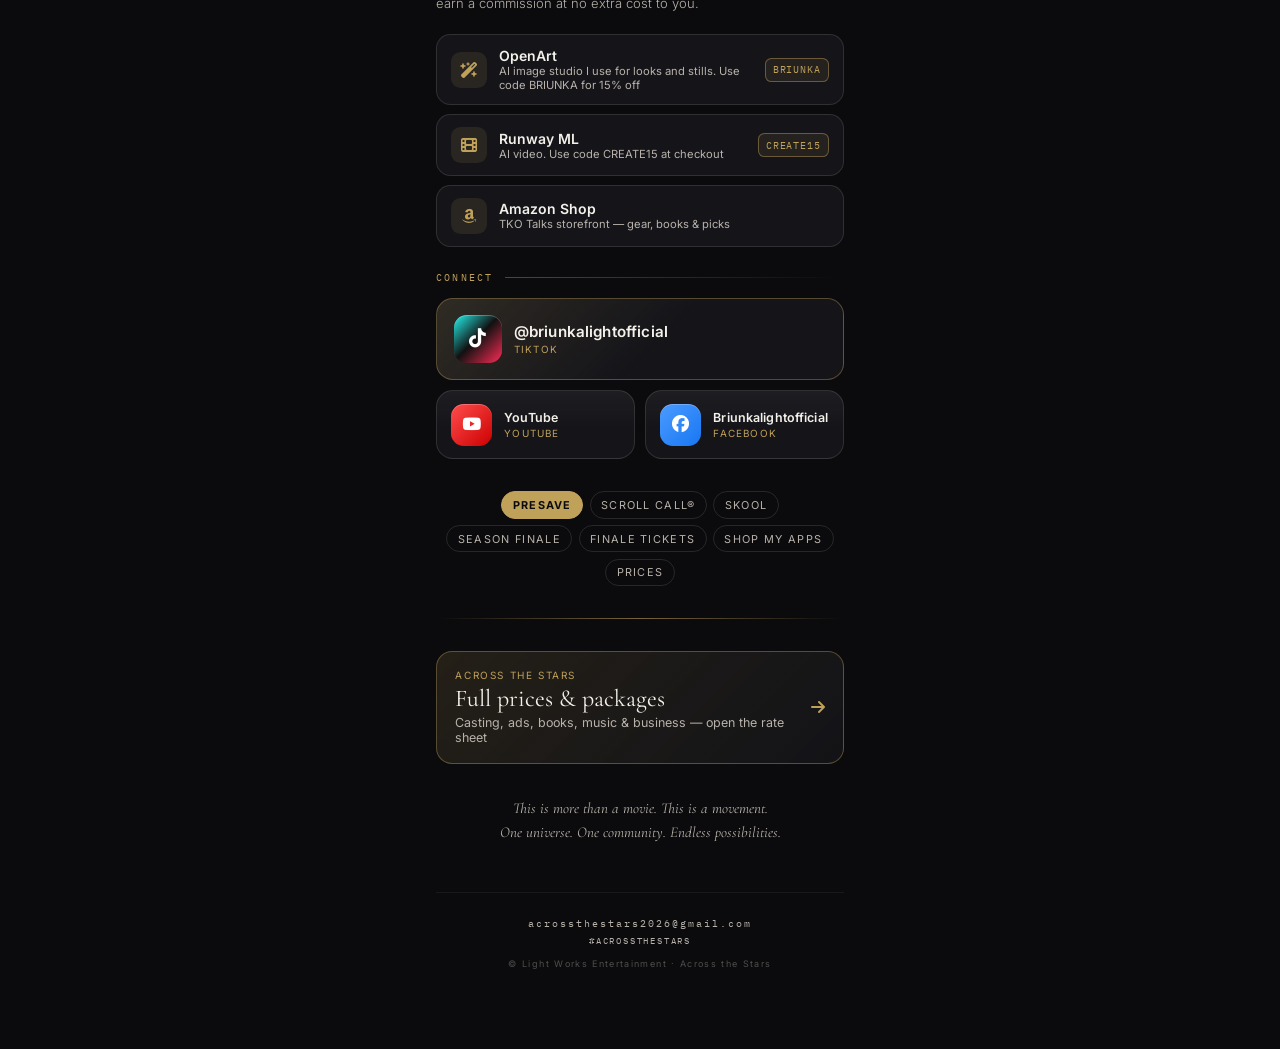
==== commit 902fed23: "Add 1-on-1 AI music consultations: consult.html ($50 / 30 min, Stripe Payment Link), consult-booked." ====
--- a/index.html
+++ b/index.html
@@ -80,6 +80,16 @@
             <a class="presave-btn" href="https://share.amuse.io/album/briunka-light-the-sun-still-knows-my-name" target="_blank" rel="noopener">Presave now <i class="fa-solid fa-arrow-right"></i></a>
         </section>
 
+        <a class="skool-cta cash-cta" href="consult.html">
+            <span class="skool-cta-icon"><i class="fa-solid fa-headphones"></i></span>
+            <span class="skool-cta-text">
+                <span class="skool-cta-kicker">New · For AI music artists</span>
+                <span class="skool-cta-title serif">Book a 1-on-1 consultation</span>
+                <span class="skool-cta-sub">30 minutes with Bri, $50. Song reviews, Suno, vocals, releasing, getting paid.</span>
+            </span>
+            <span class="skool-cta-arrow">BOOK <i class="fa-solid fa-arrow-right"></i></span>
+        </a>
+
                 <a class="skool-cta cash-cta" href="https://scrollcalllive.com/enter" target="_blank" rel="noopener">
             <span class="skool-cta-icon"><i class="fa-solid fa-clapperboard"></i></span>
             <span class="skool-cta-text">
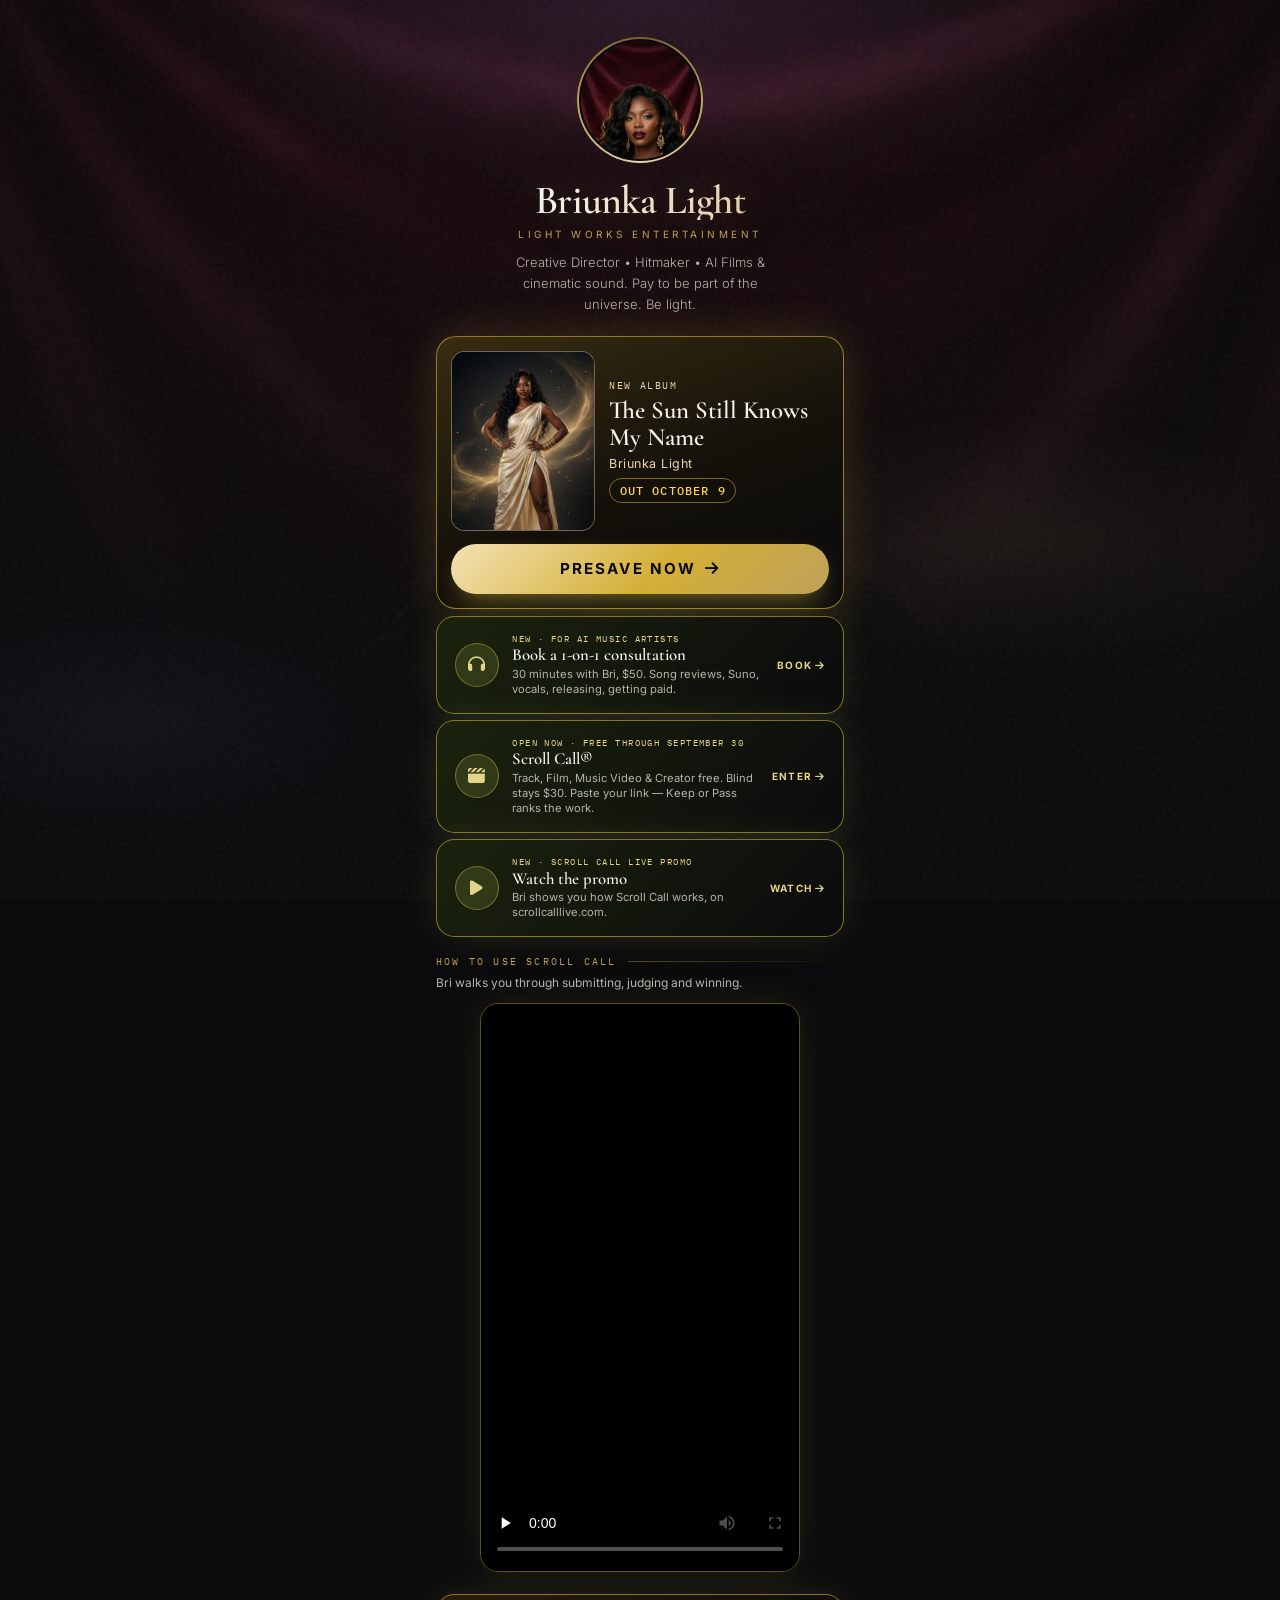
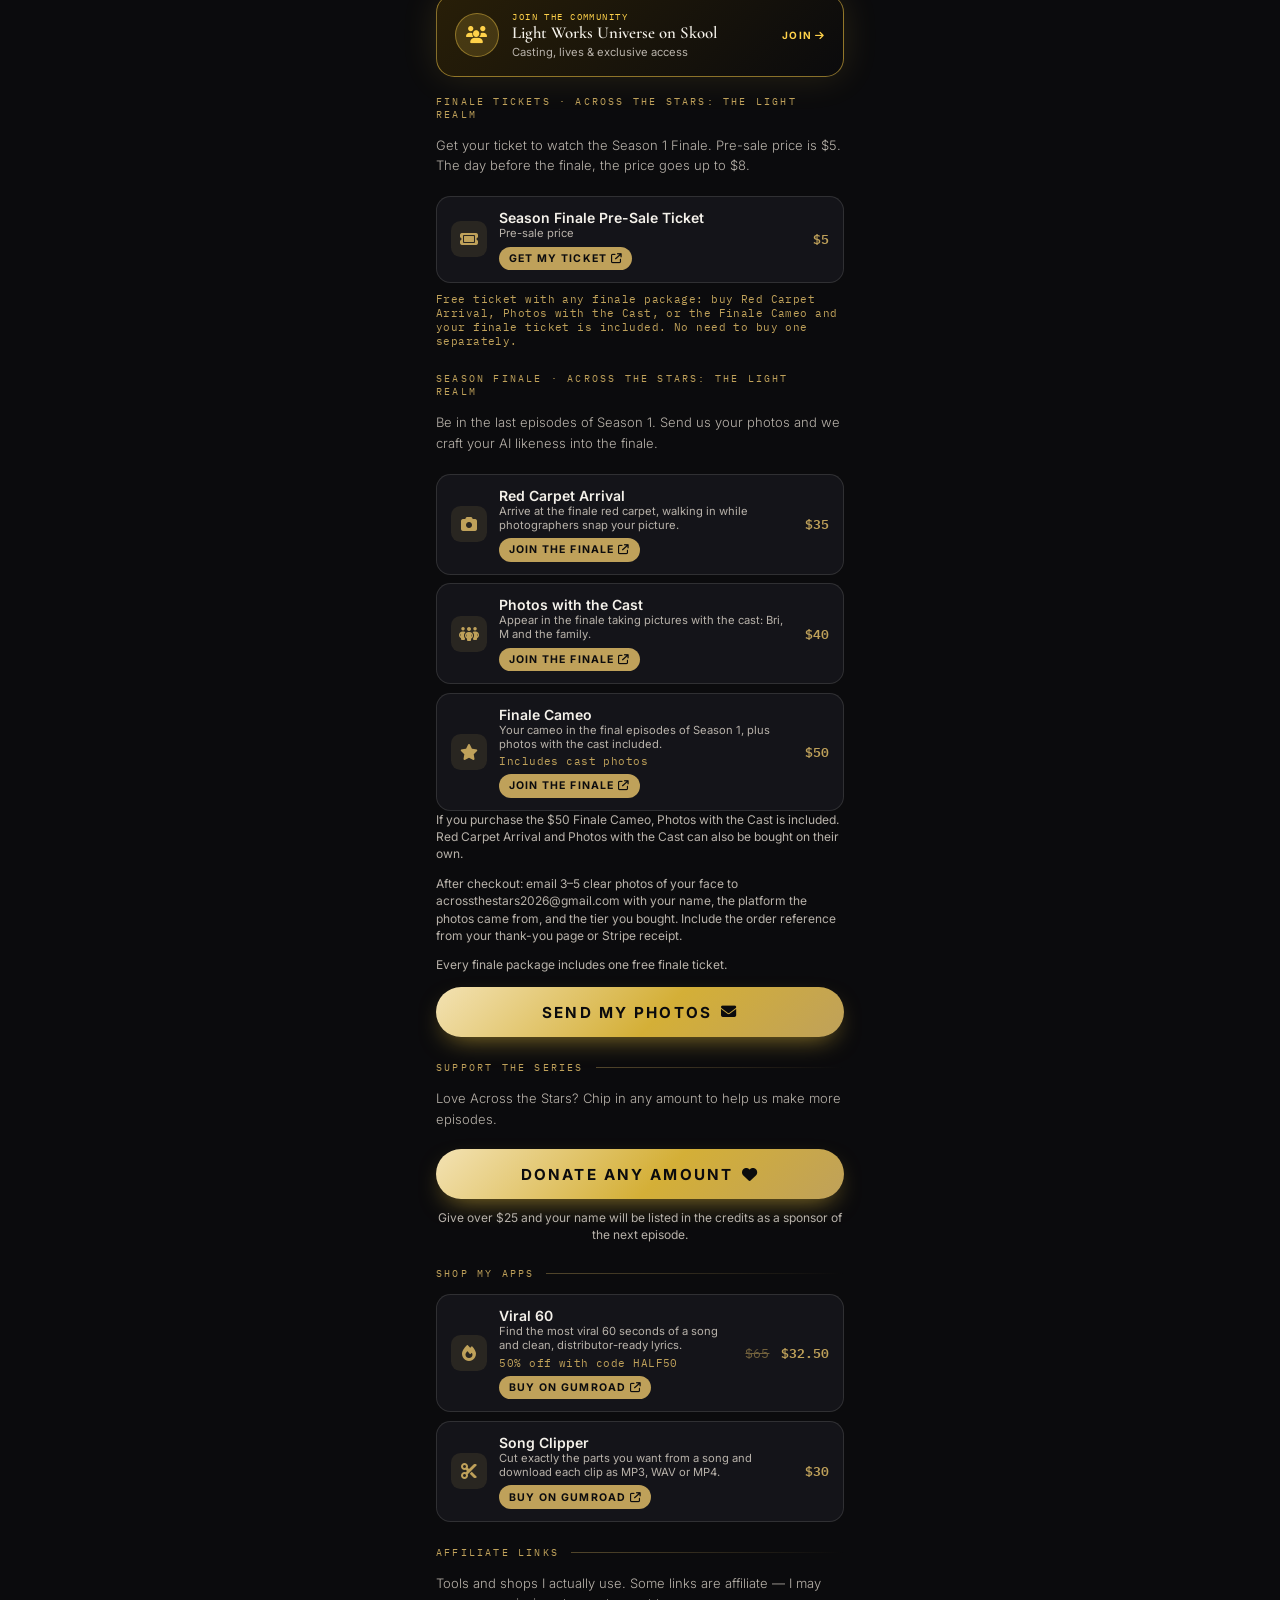
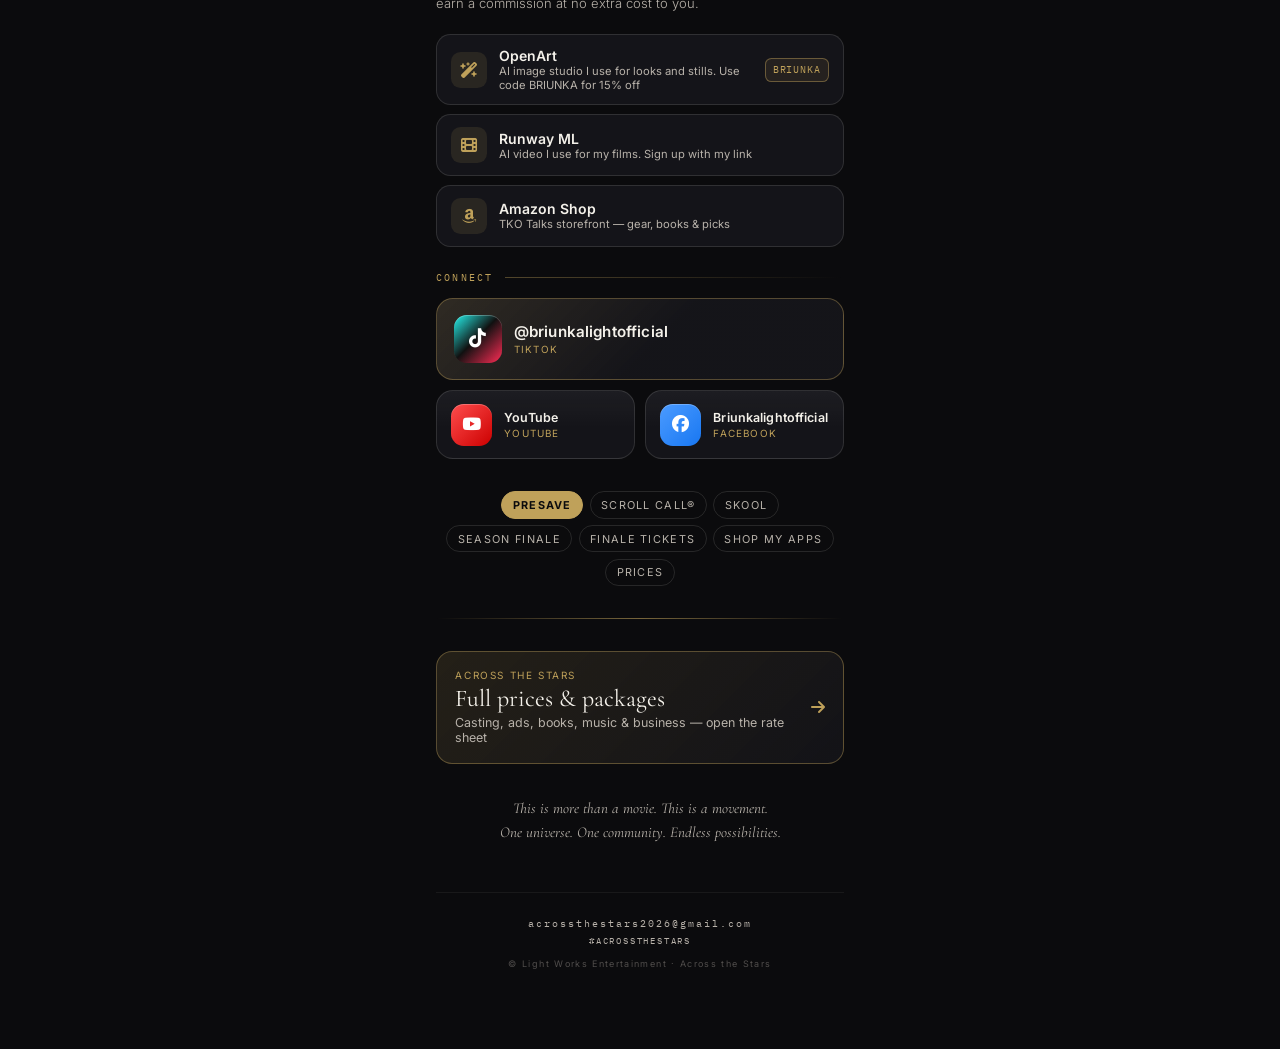
==== commit 9eb5f5c6: "Update Runway referral link" ====
--- a/index.html
+++ b/index.html
@@ -258,13 +258,12 @@
                     </span>
                     <span class="affiliate-code">BRIUNKA</span>
                 </a>
-                <a class="affiliate-card" href="https://runwayml.com" target="_blank" rel="sponsored nofollow noopener">
+                <a class="affiliate-card" href="https://app.runwayml.com/signup?referral_code=briunka25" target="_blank" rel="sponsored nofollow noopener">
                     <span class="affiliate-icon"><i class="fa-solid fa-film"></i></span>
                     <span class="affiliate-text">
                         <span class="affiliate-title">Runway ML</span>
-                        <span class="affiliate-sub">AI video. Use code CREATE15 at checkout</span>
-                    </span>
-                    <span class="affiliate-code">CREATE15</span>
+                        <span class="affiliate-sub">AI video I use for my films. Sign up with my link</span>
+                    </span>
                 </a>
                 <a class="affiliate-card" href="https://www.amazon.com/shop/tkotalks" target="_blank" rel="sponsored nofollow noopener">
                     <span class="affiliate-icon"><i class="fa-brands fa-amazon"></i></span>
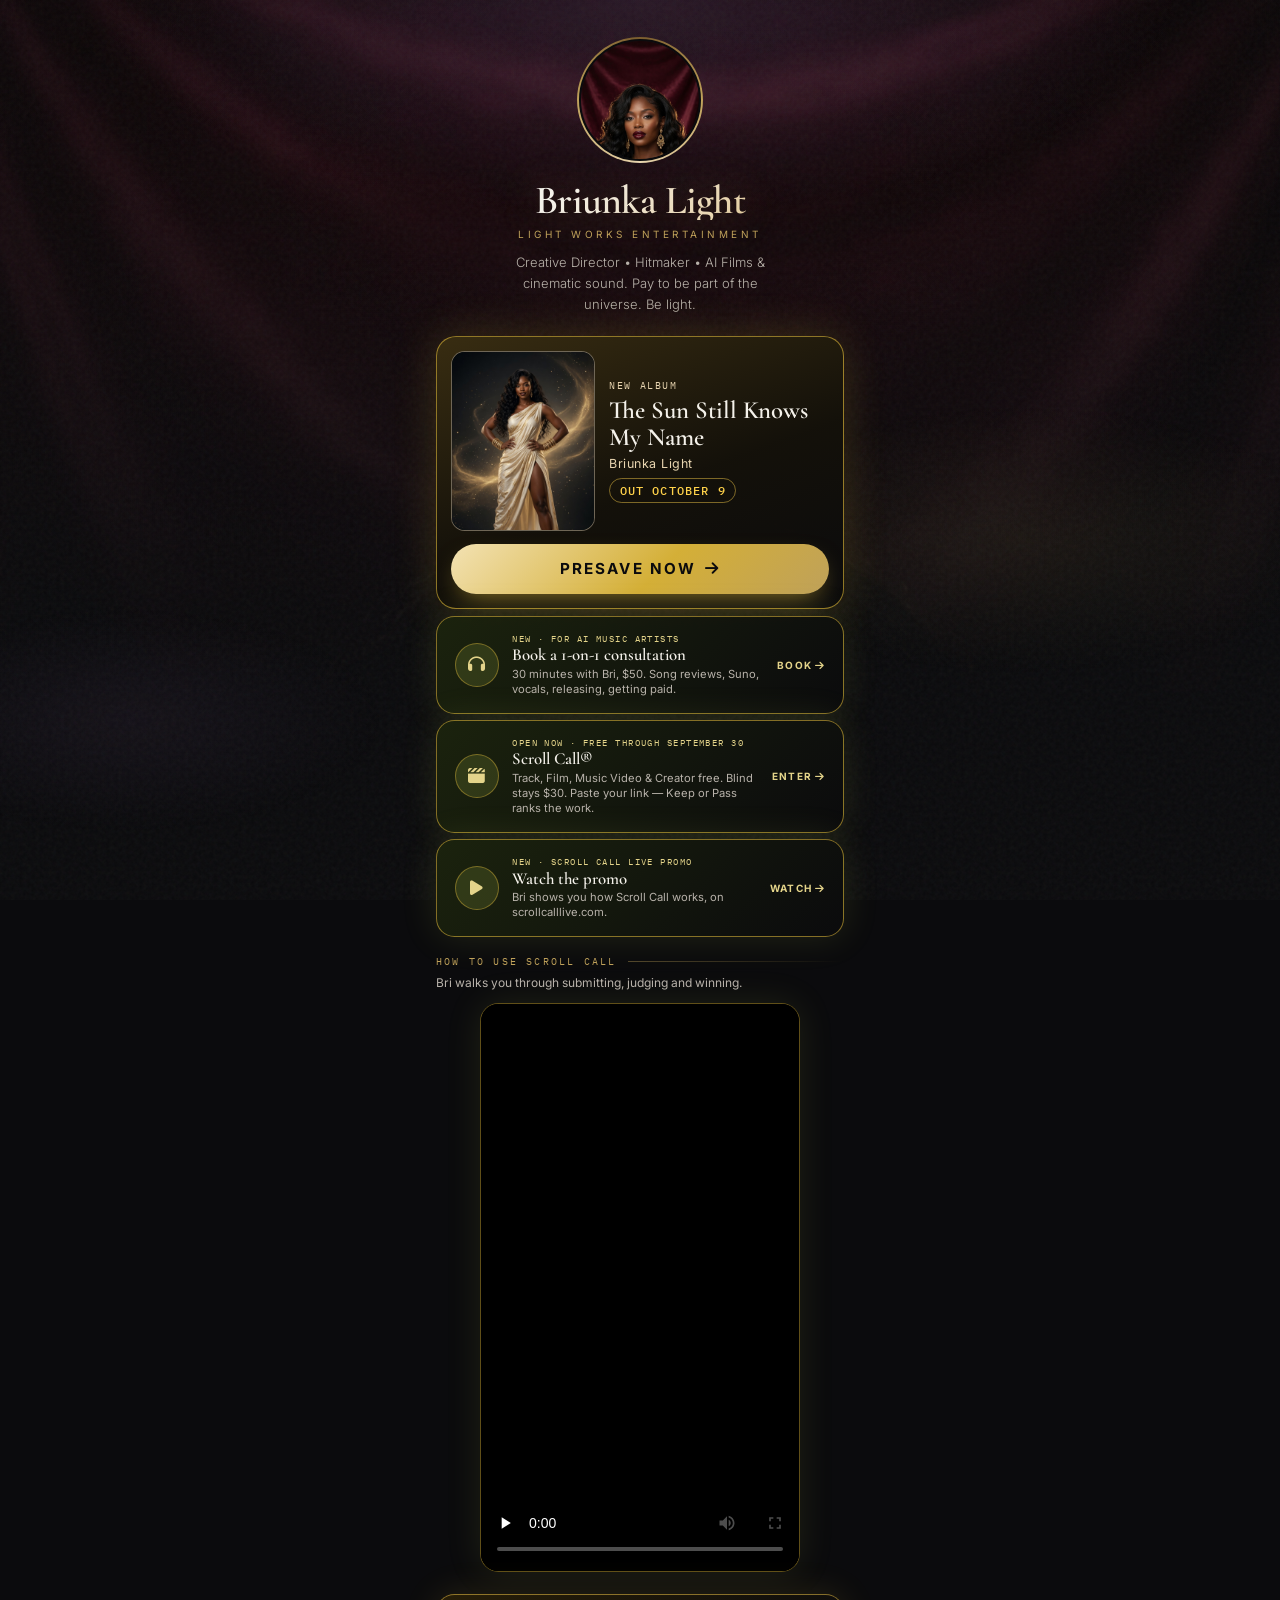
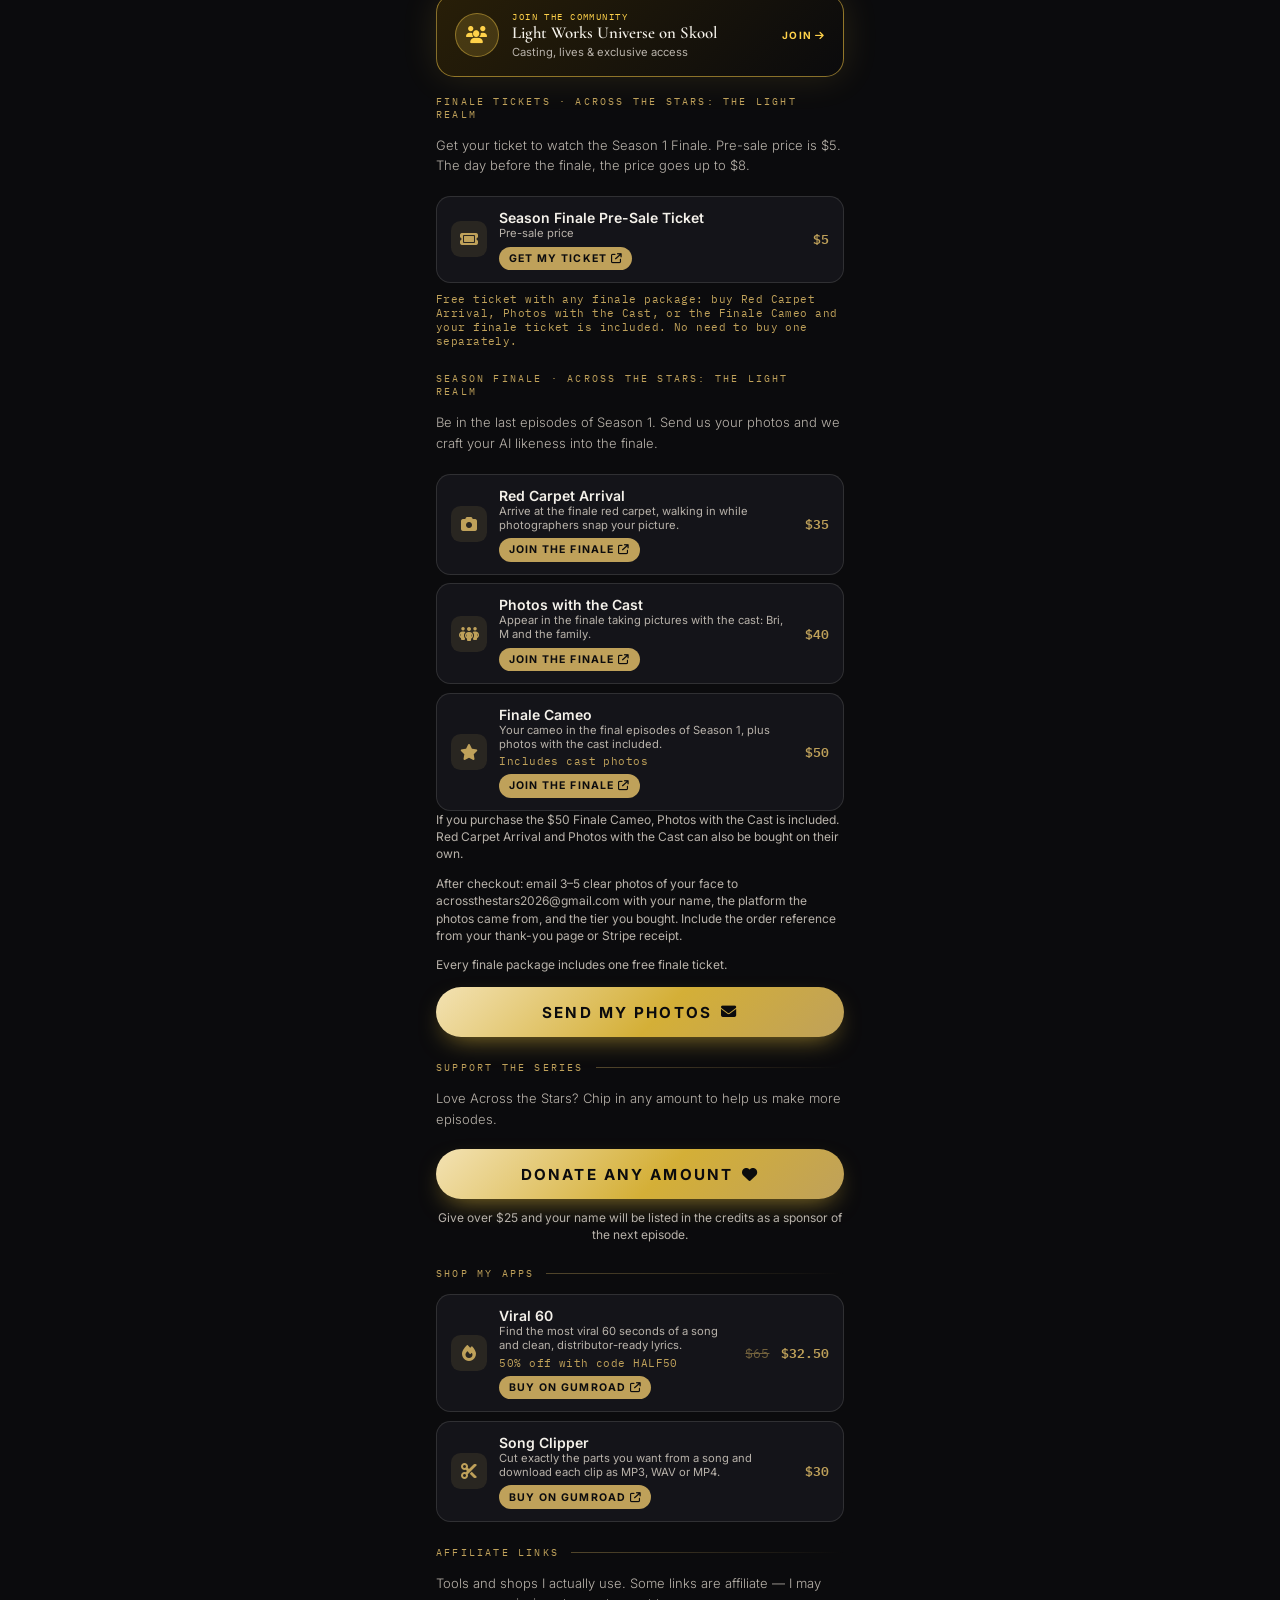
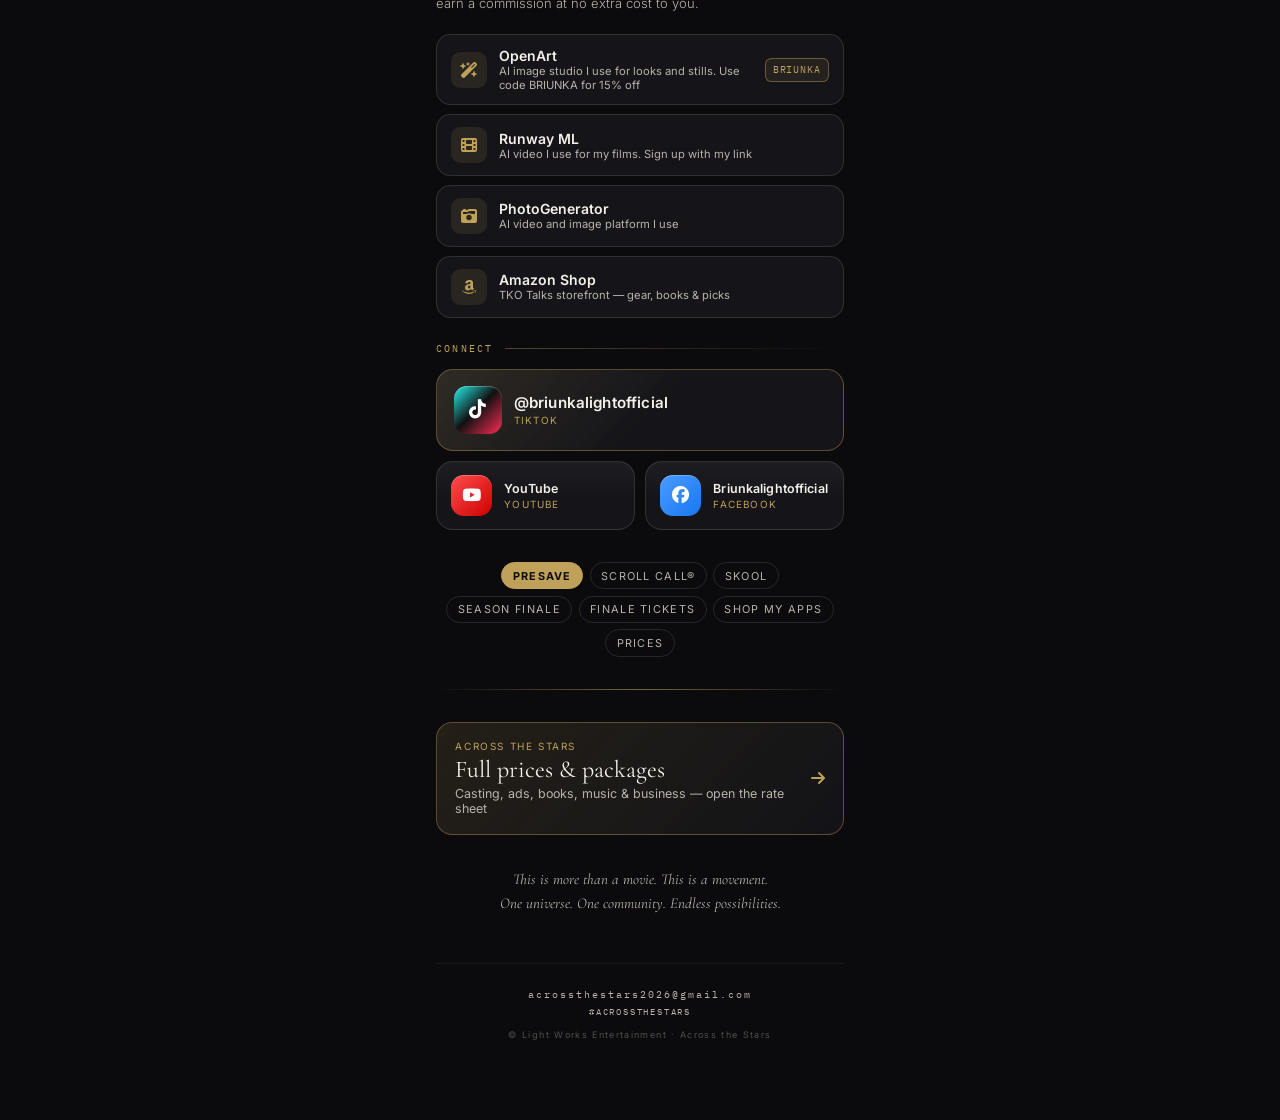
==== commit 9c3cf689: "Add PhotoGenerator affiliate card" ====
--- a/index.html
+++ b/index.html
@@ -265,6 +265,13 @@
                         <span class="affiliate-sub">AI video I use for my films. Sign up with my link</span>
                     </span>
                 </a>
+                <a class="affiliate-card" href="https://www.photogenerator.ai/?ref=BRIUNKA" target="_blank" rel="sponsored nofollow noopener">
+                    <span class="affiliate-icon"><i class="fa-solid fa-camera-retro"></i></span>
+                    <span class="affiliate-text">
+                        <span class="affiliate-title">PhotoGenerator</span>
+                        <span class="affiliate-sub">AI video and image platform I use</span>
+                    </span>
+                </a>
                 <a class="affiliate-card" href="https://www.amazon.com/shop/tkotalks" target="_blank" rel="sponsored nofollow noopener">
                     <span class="affiliate-icon"><i class="fa-brands fa-amazon"></i></span>
                     <span class="affiliate-text">
